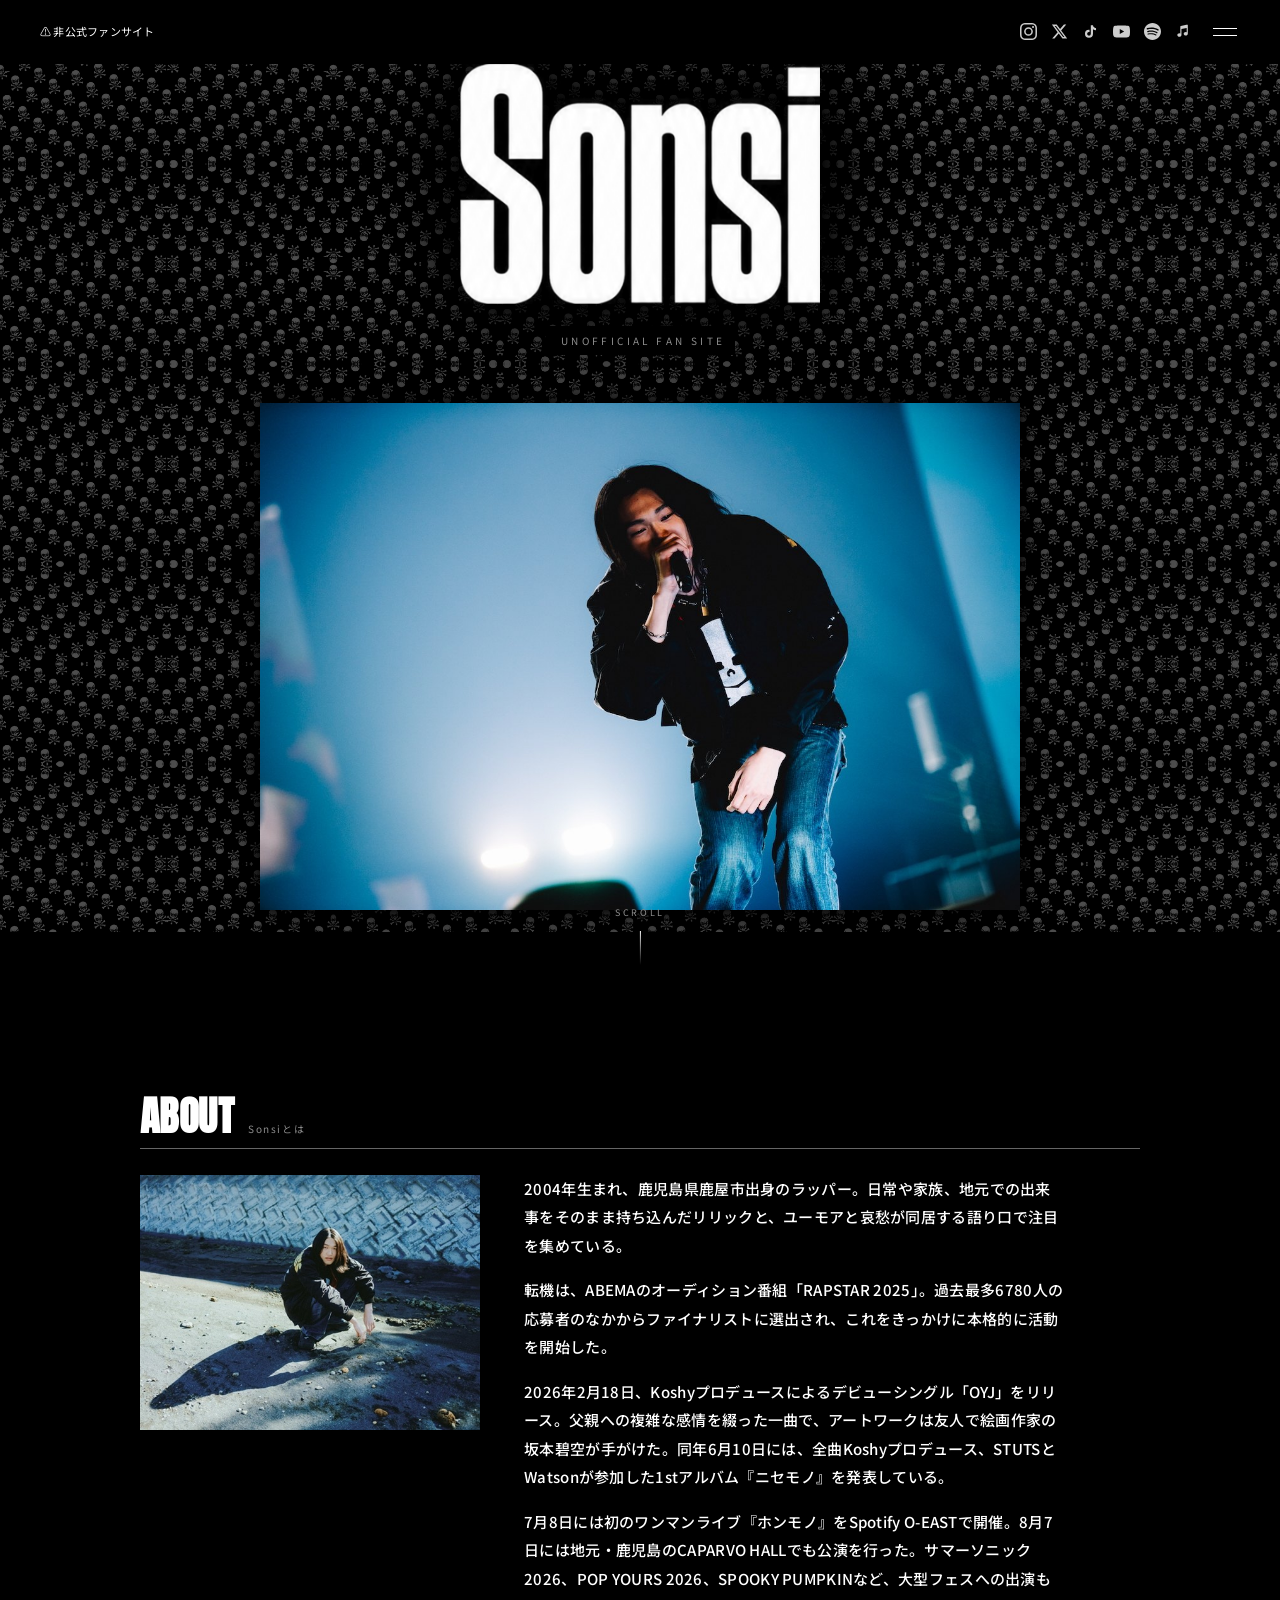
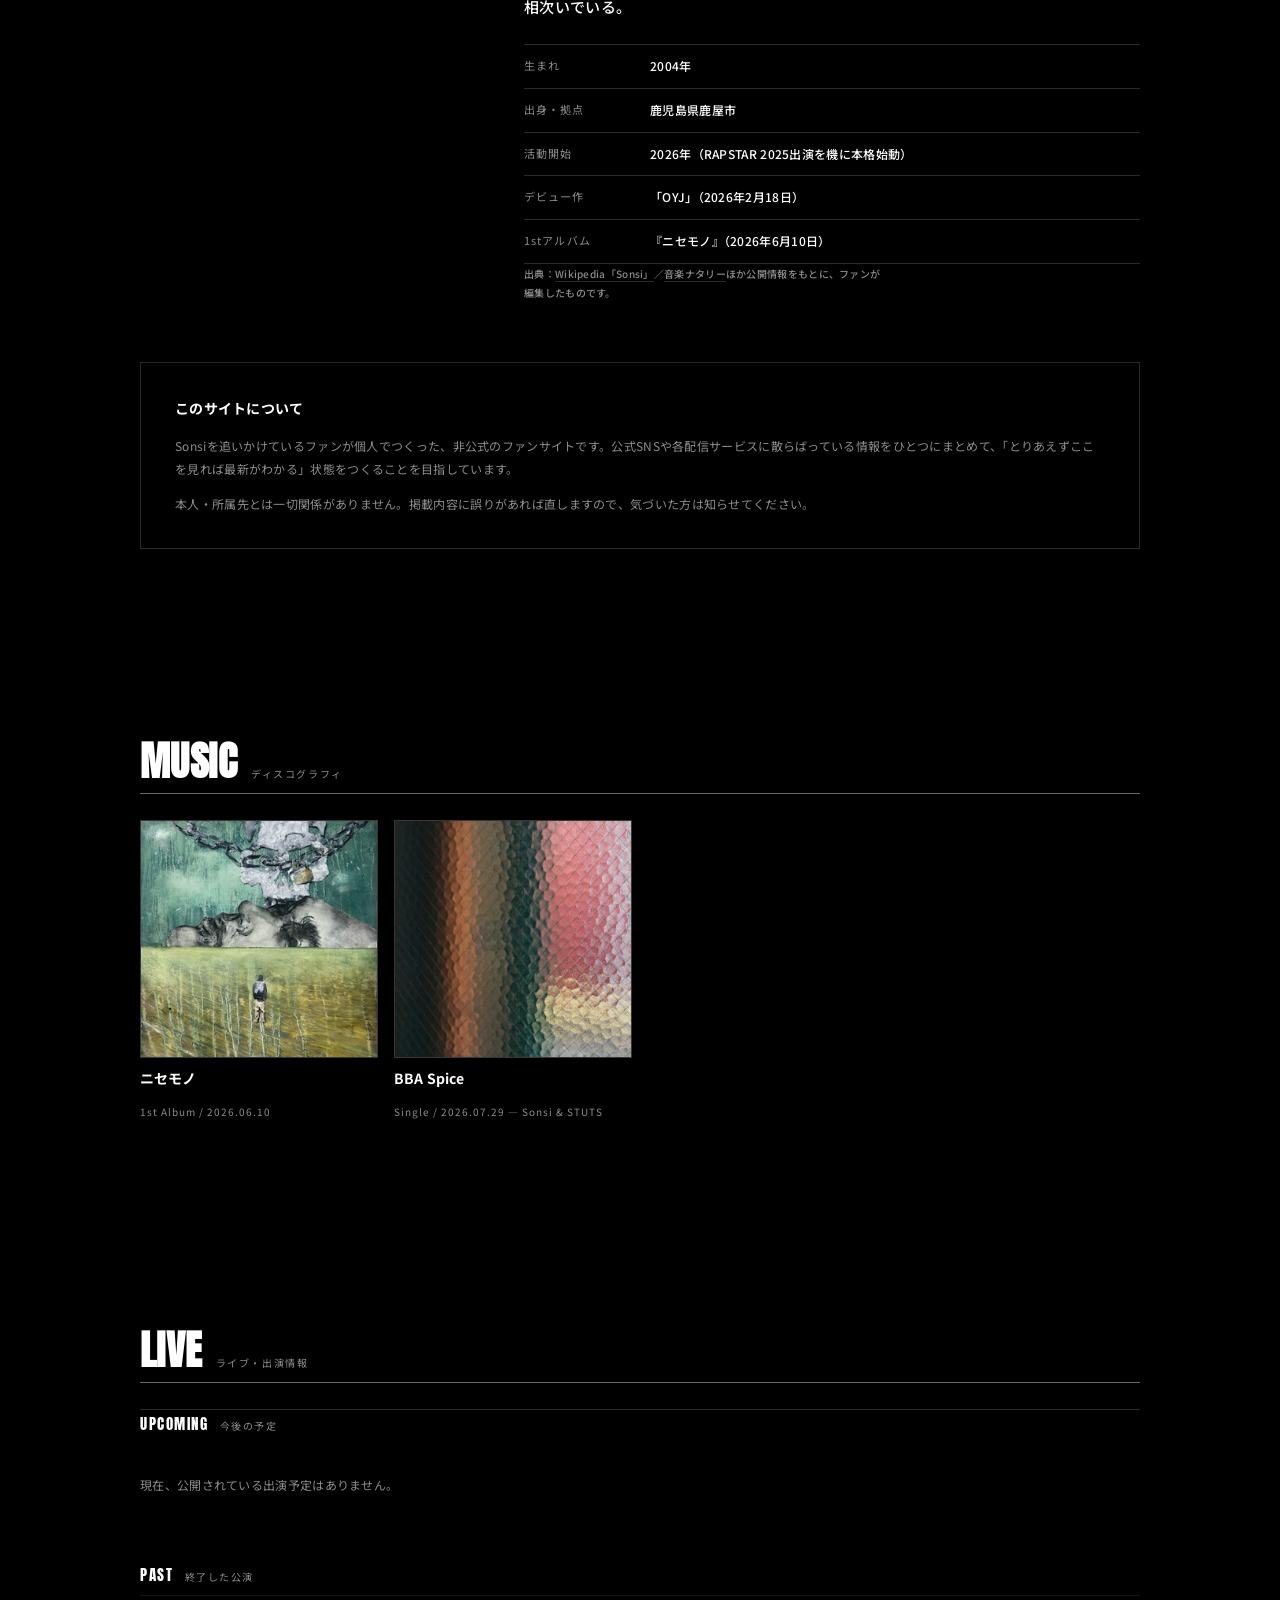
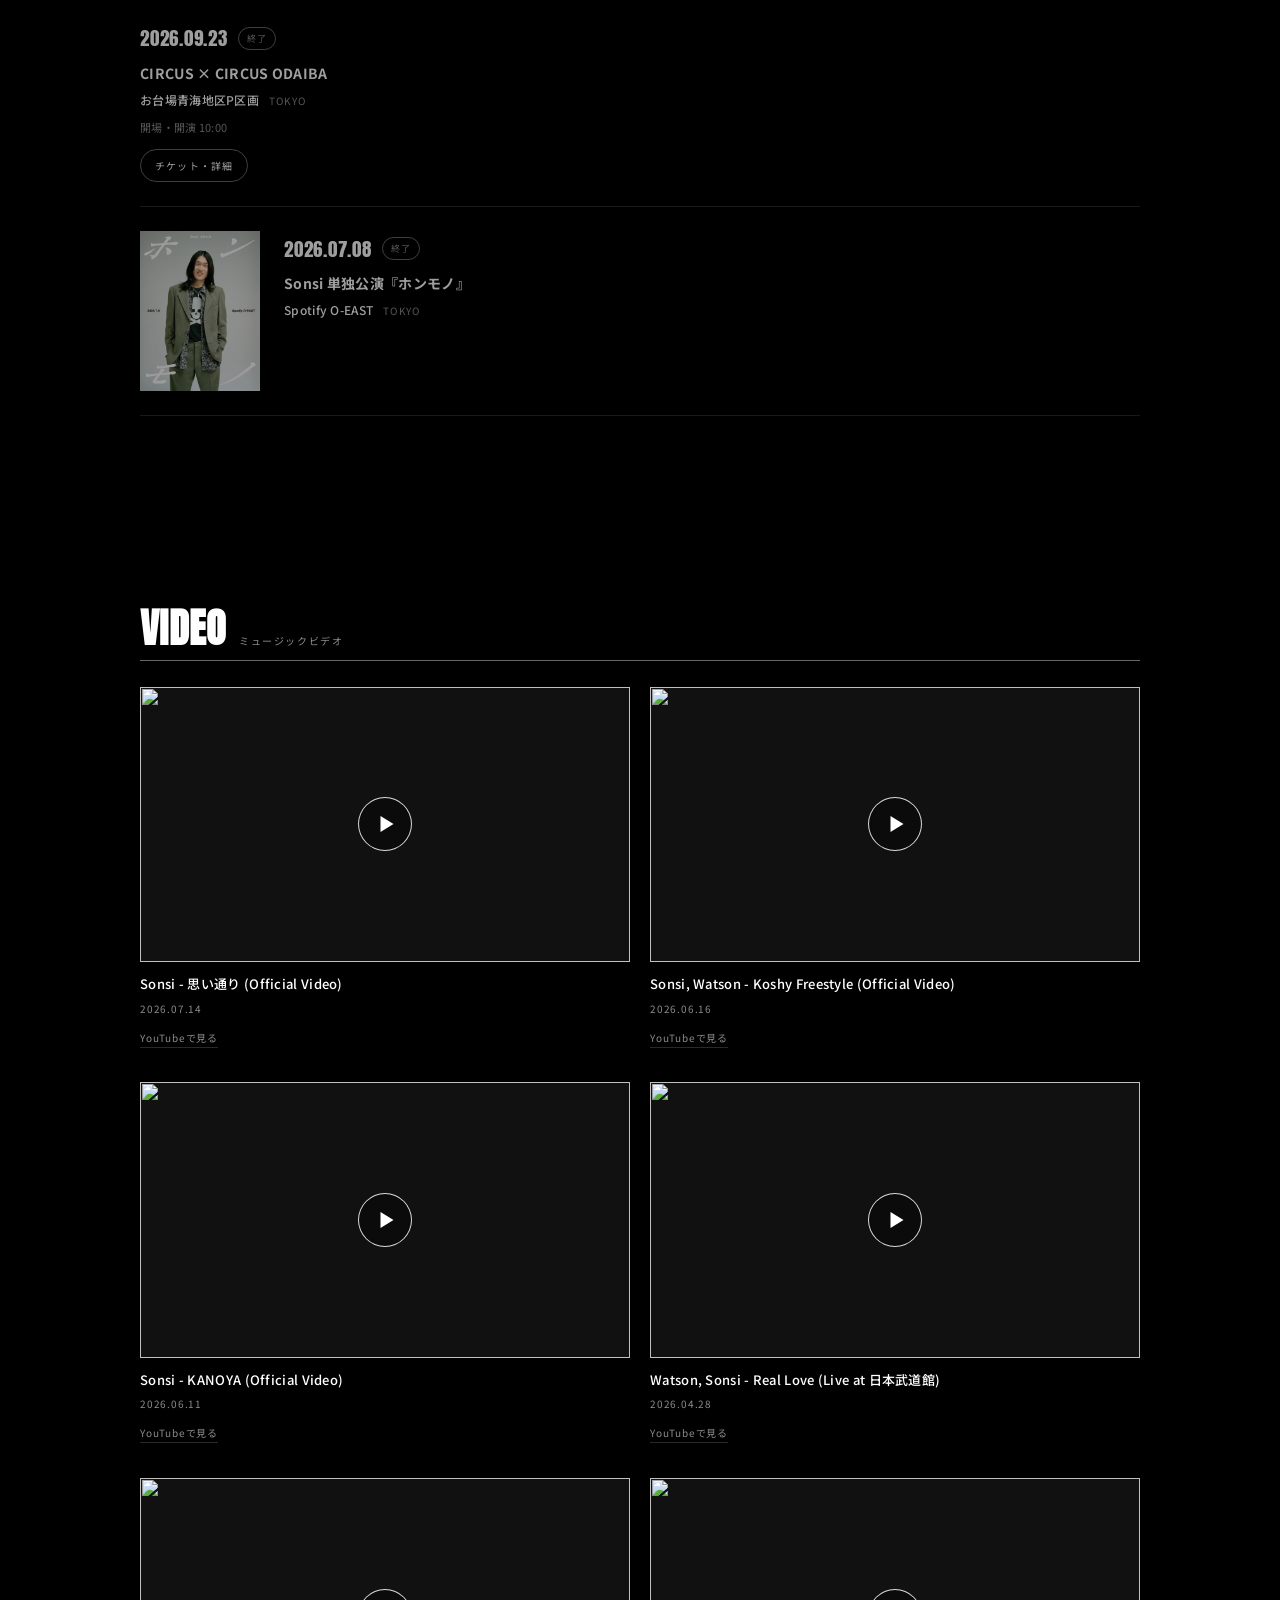
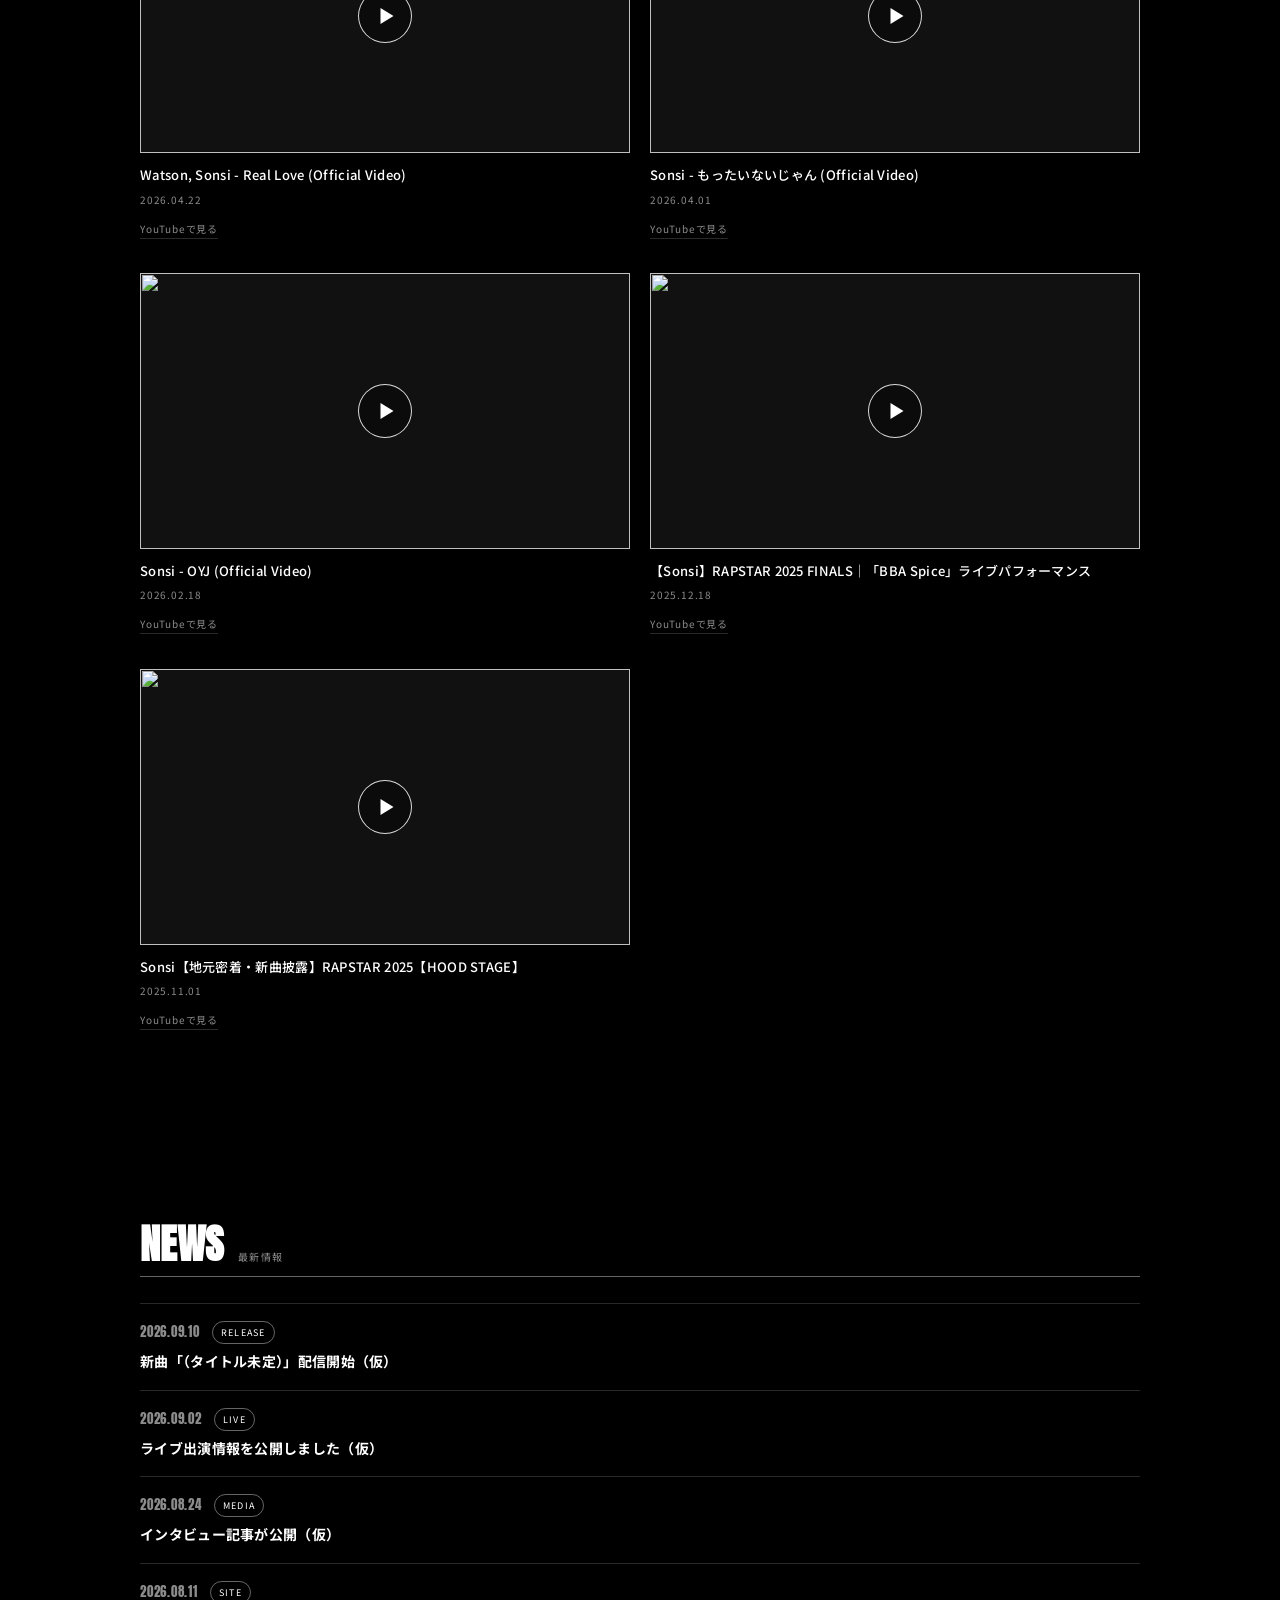
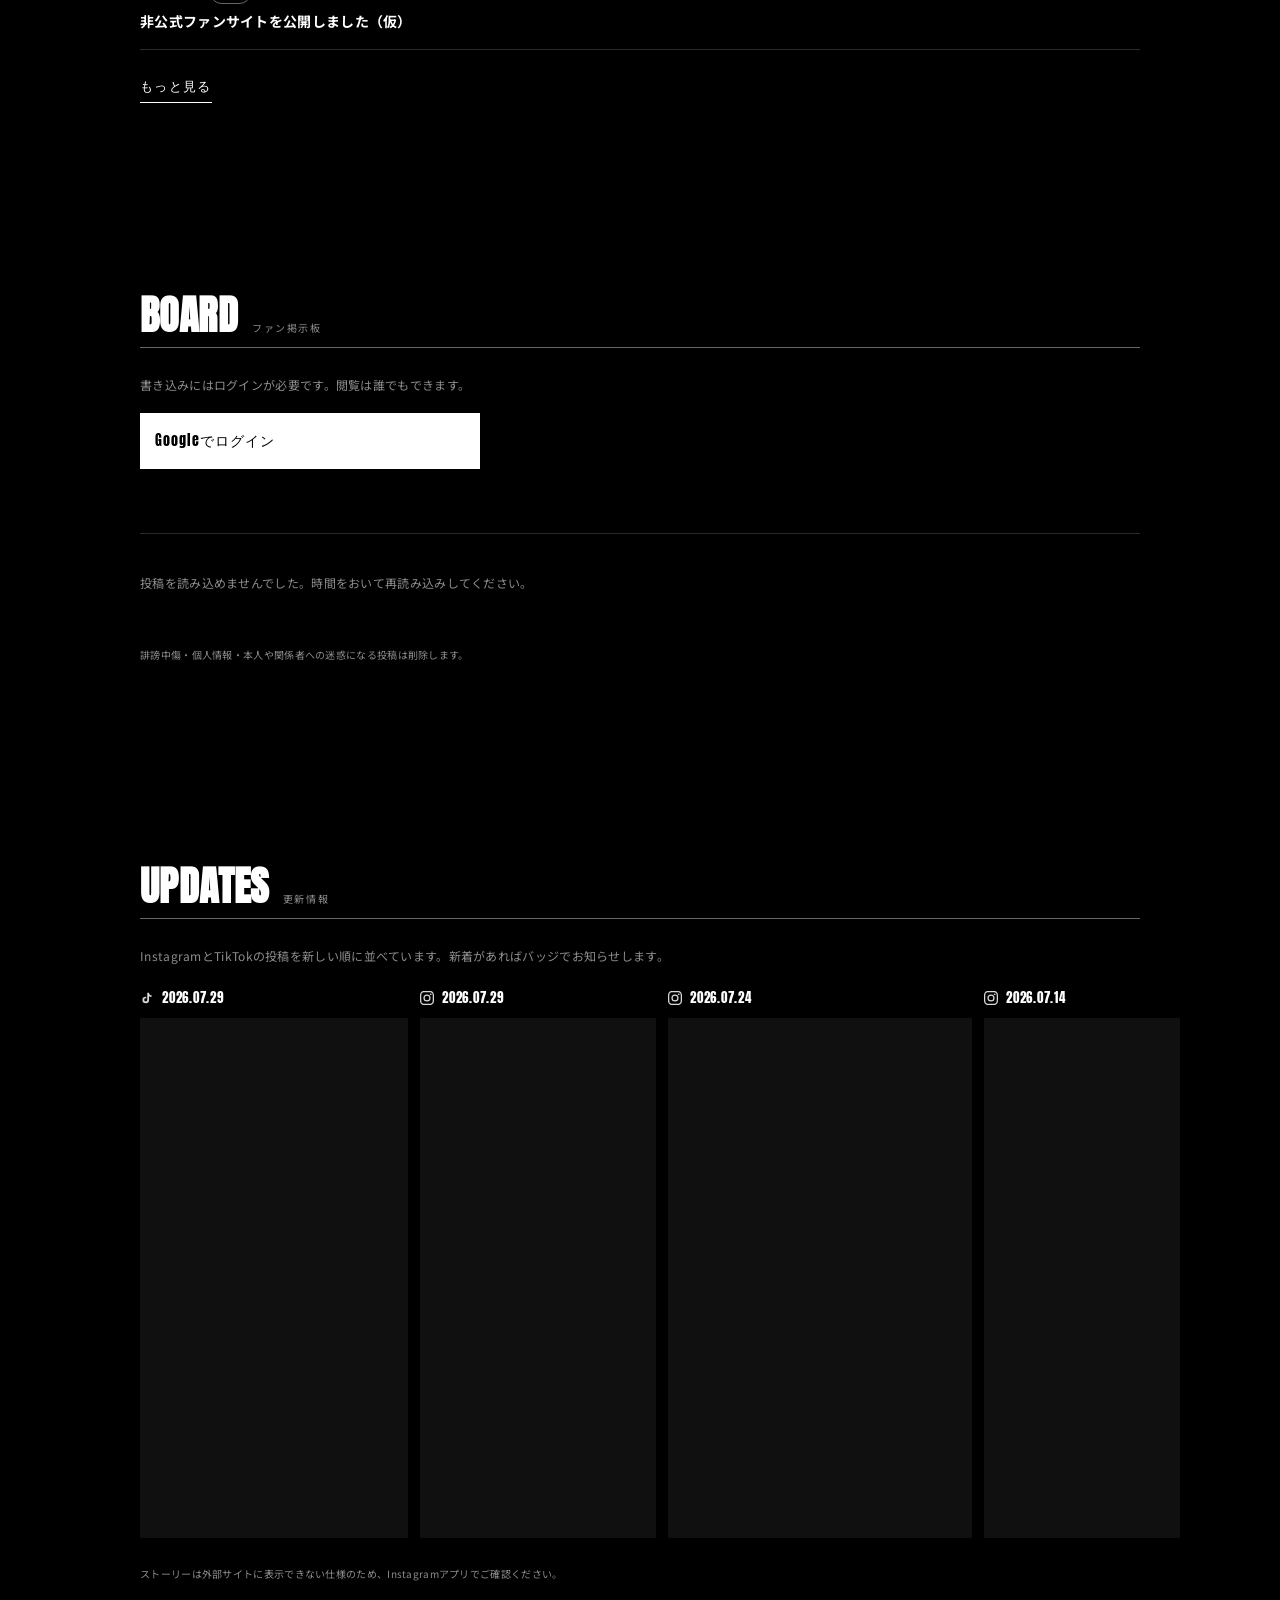
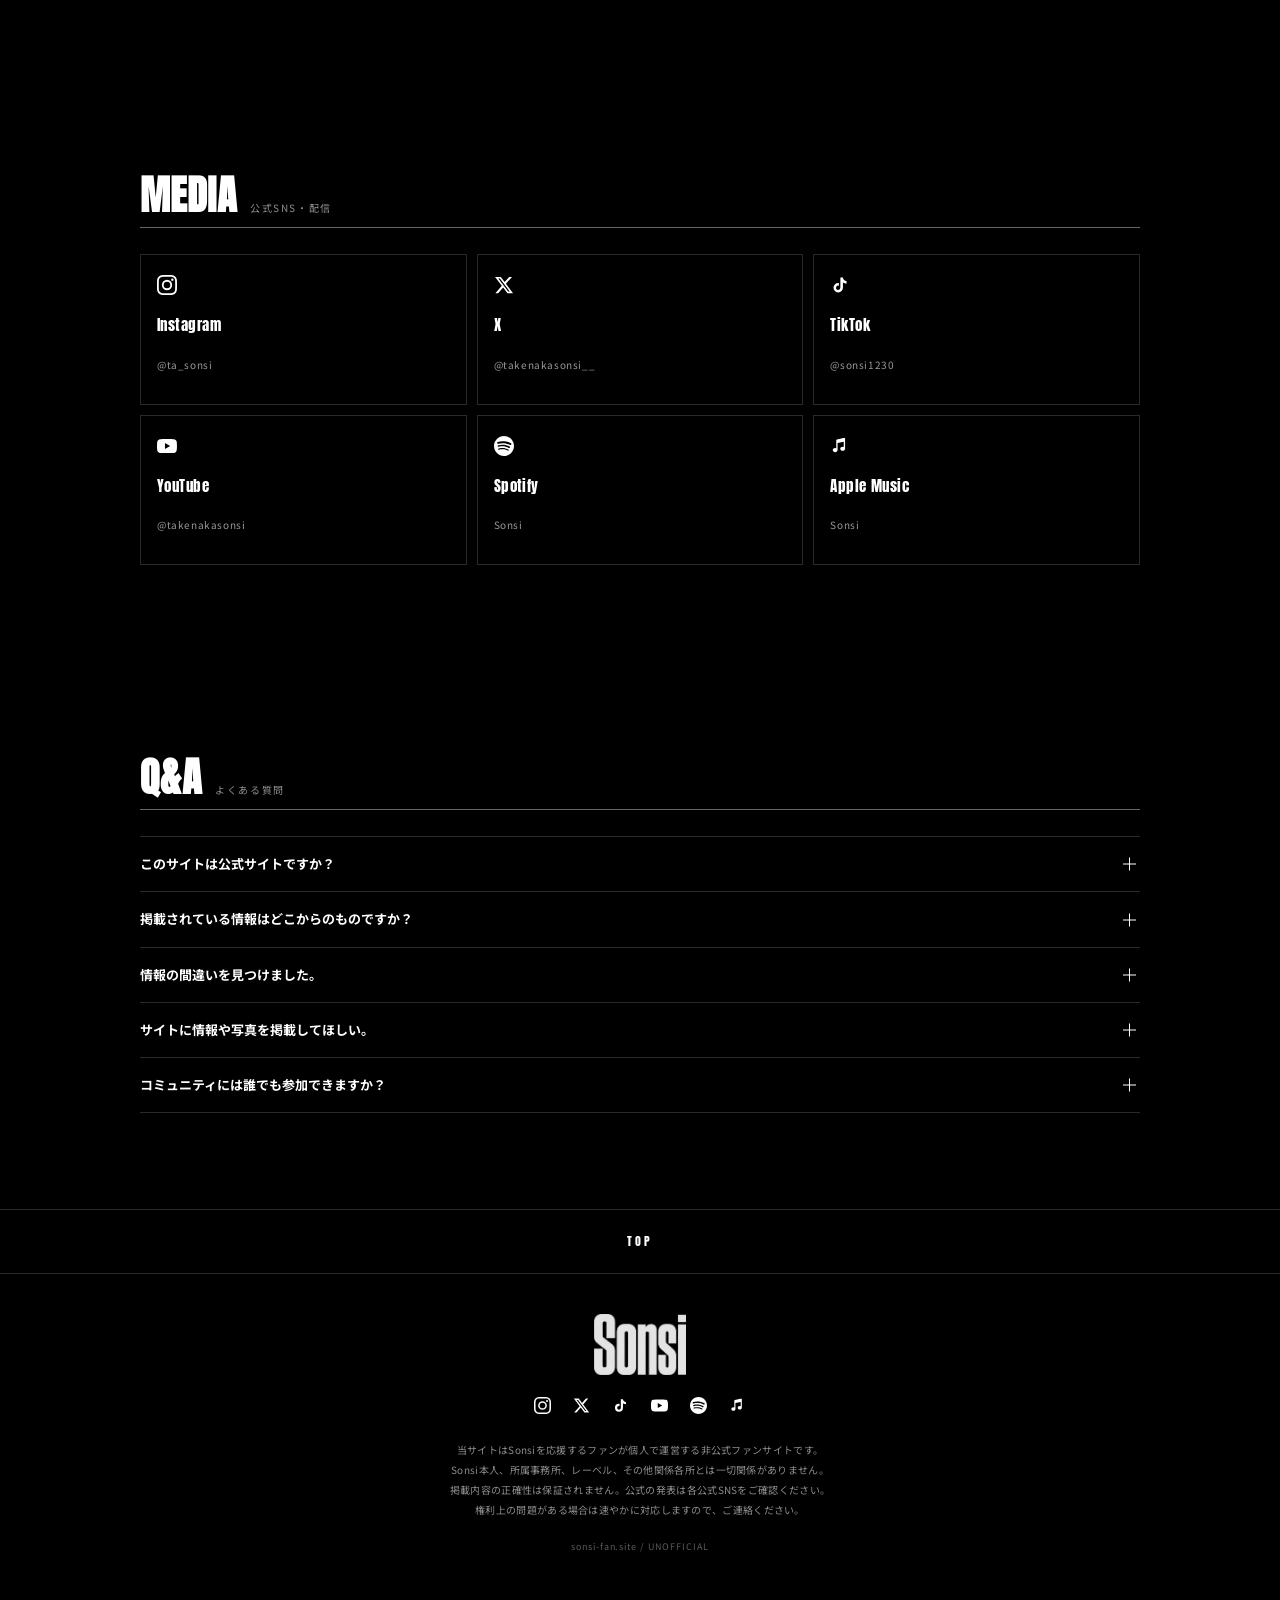
==== index.html @ d4e6dfe7 "Add files via upload" ====
<!DOCTYPE html>
<html lang="ja">
<head>
<meta charset="UTF-8">
<meta name="viewport" content="width=device-width, initial-scale=1.0, minimum-scale=1.0, maximum-scale=5.0">
<title>Sonsi FAN SITE｜非公式ファンサイト</title>
<meta name="description" content="ラッパー Sonsi の非公式ファンサイト。最新リリース、ライブ情報、SNSの更新をひとつにまとめています。ファンが集まる場所。">
<meta name="theme-color" content="#000000">
<link rel="canonical" href="https://sonsi-fan.site/">

<meta property="og:site_name" content="Sonsi FAN SITE">
<meta property="og:title" content="Sonsi FAN SITE｜非公式ファンサイト">
<meta property="og:description" content="ラッパー Sonsi の最新情報をまとめる非公式ファンサイト。">
<meta property="og:type" content="website">
<meta property="og:url" content="https://sonsi-fan.site/">
<meta property="og:image" content="https://sonsi-fan.site/ogp.jpeg">
<meta property="og:image:width" content="1200">
<meta property="og:image:height" content="630">
<meta property="og:locale" content="ja_JP">
<meta name="twitter:card" content="summary_large_image">
<meta name="twitter:image" content="https://sonsi-fan.site/ogp.jpeg">

<link rel="icon" href="favicon.png">
<link rel="apple-touch-icon" href="apple-touch-icon.png">

<link rel="preconnect" href="https://fonts.googleapis.com">
<link rel="preconnect" href="https://fonts.gstatic.com" crossorigin>
<link href="https://fonts.googleapis.com/css2?family=Anton&family=Noto+Sans+JP:wght@400;500;700&display=swap" rel="stylesheet">

<link rel="stylesheet" href="style.css?v=1">
</head>
<body class="is-locked">

<!-- ===== SPLASH ===== -->
<div id="splash" aria-hidden="true">
  <img src="sonsi-logo.png" alt="">
</div>

<!-- ===== HEADER ===== -->
<header class="head" id="head">
  <a class="head__brand" href="#top" aria-label="Sonsi ファンサイト トップ">
    <span class="head__warn">⚠️ 非公式ファンサイト</span>
    <img class="head__logo" src="sonsi-logo.png" alt="Sonsi">
  </a>
  <div class="head__right">
    <nav class="head__sns" id="headSns" aria-label="Sonsi の公式SNS"></nav>
    <button class="burger" id="burger" aria-label="メニューを開く" aria-expanded="false" aria-controls="menu">
      <span></span><span></span>
    </button>
  </div>
</header>

<!-- ===== MENU ===== -->
<div class="menu" id="menu">
  <nav class="menu__nav" aria-label="サイト内メニュー">
    <a href="#about">ABOUT<span class="ja">Sonsiとは</span></a>
    <a href="#music">MUSIC<span class="ja">楽曲</span></a>
    <a href="#live">LIVE<span class="ja">ライブ</span></a>
    <a href="#video">VIDEO<span class="ja">映像</span></a>
    <a href="#news">NEWS<span class="ja">最新情報</span></a>
    <a href="#board">BOARD<span class="ja">ファン掲示板</span></a>
    <a href="#updates">UPDATES<span class="ja">更新情報</span></a>
    <a href="#media">MEDIA<span class="ja">SNS</span></a>
    <a href="#qa">Q&amp;A<span class="ja">よくある質問</span></a>
  </nav>
  <div class="menu__foot">
    <div class="menu__sns" id="menuSns"></div>
    <p class="menu__note">このサイトはファンが運営する非公式サイトです。<br>Sonsi本人・関係各所とは一切関係ありません。</p>
  </div>
</div>

<!-- ===== HERO ===== -->
<main id="top">
<section class="hero">
  <div class="hero__bg" id="heroBg" aria-hidden="true"><span></span></div>
  <div class="hero__logo"><img src="sonsi-logo.png" alt="Sonsi"></div>
  <p class="hero__tag"><span>UNOFFICIAL FAN SITE</span></p>
  <div class="hero__kv"><img src="kv-main.jpeg" alt="ライブ中のSonsi"></div>
  <p class="hero__scroll">SCROLL</p>
</section>

<!-- ===== ABOUT ===== -->
<section class="sec" id="about">
  <div class="sec__head"><h2>ABOUT</h2><span class="ja">Sonsiとは</span></div>
  <div class="about">
    <div class="about__img"><img src="artist-main.jpeg" alt="Sonsi"></div>
    <div>
      <p>2004年生まれ、鹿児島県鹿屋市出身のラッパー。日常や家族、地元での出来事をそのまま持ち込んだリリックと、ユーモアと哀愁が同居する語り口で注目を集めている。</p>
      <p>転機は、ABEMAのオーディション番組「RAPSTAR 2025」。過去最多6780人の応募者のなかからファイナリストに選出され、これをきっかけに本格的に活動を開始した。</p>
      <p>2026年2月18日、Koshyプロデュースによるデビューシングル「OYJ」をリリース。父親への複雑な感情を綴った一曲で、アートワークは友人で絵画作家の坂本碧空が手がけた。同年6月10日には、全曲Koshyプロデュース、STUTSとWatsonが参加した1stアルバム『ニセモノ』を発表している。</p>
      <p>7月8日には初のワンマンライブ『ホンモノ』をSpotify O-EASTで開催。8月7日には地元・鹿児島のCAPARVO HALLでも公演を行った。サマーソニック2026、POP YOURS 2026、SPOOKY PUMPKINなど、大型フェスへの出演も相次いでいる。</p>
      <dl>
        <div><dt>生まれ</dt><dd>2004年</dd></div>
        <div><dt>出身・拠点</dt><dd>鹿児島県鹿屋市</dd></div>
        <div><dt>活動開始</dt><dd>2026年（RAPSTAR 2025出演を機に本格始動）</dd></div>
        <div><dt>デビュー作</dt><dd>「OYJ」（2026年2月18日）</dd></div>
        <div><dt>1stアルバム</dt><dd>『ニセモノ』（2026年6月10日）</dd></div>
      </dl>
      <p class="about__src">出典：<a href="https://ja.wikipedia.org/wiki/Sonsi" target="_blank" rel="noopener">Wikipedia「Sonsi」</a>／<a href="https://natalie.mu/music/artist/143071" target="_blank" rel="noopener">音楽ナタリー</a>ほか公開情報をもとに、ファンが編集したものです。</p>
    </div>
  </div>

  <div class="siteabout">
    <h3>このサイトについて</h3>
    <p>Sonsiを追いかけているファンが個人でつくった、非公式のファンサイトです。公式SNSや各配信サービスに散らばっている情報をひとつにまとめて、「とりあえずここを見れば最新がわかる」状態をつくることを目指しています。</p>
    <p>本人・所属先とは一切関係がありません。掲載内容に誤りがあれば直しますので、気づいた方は知らせてください。</p>
  </div>
</section>

<!-- ===== MUSIC ===== -->
<section class="sec" id="music">
  <div class="sec__head"><h2>MUSIC</h2><span class="ja">ディスコグラフィ</span></div>
  <div class="disc__grid" id="discGrid"></div>
</section>

<!-- ===== LIVE ===== -->
<section class="sec" id="live">
  <div class="sec__head"><h2>LIVE</h2><span class="ja">ライブ・出演情報</span></div>
  <div class="live__list" id="liveList"></div>
</section>

<!-- ===== VIDEO ===== -->
<section class="sec" id="video">
  <div class="sec__head"><h2>VIDEO</h2><span class="ja">ミュージックビデオ</span></div>
  <div class="vid__grid" id="videoList"></div>
</section>

<!-- ===== NEWS ===== -->
<section class="sec" id="news">
  <div class="sec__head"><h2>NEWS</h2><span class="ja">最新情報</span></div>
  <div class="news__list" id="newsList"></div>
  <a class="more" href="#news">もっと見る</a>
</section>

<!-- ===== BOARD ===== -->
<section class="sec" id="board">
  <div class="sec__head"><h2>BOARD</h2><span class="ja">ファン掲示板</span></div>
  <div id="boardAuth" class="board__auth"></div>
  <div id="boardForm" class="board__form" hidden>
    <textarea id="boardInput" class="board__input" rows="3" maxlength="600"
      placeholder="いま聴いてる曲、ライブの感想、なんでも。"></textarea>
    <div class="board__formfoot">
      <span id="boardCount" class="board__count">0 / 500</span>
      <button id="boardSubmit" class="board__submit">投稿する</button>
    </div>
  </div>
  <p id="boardNotice" class="board__notice"></p>
  <div id="boardList" class="board__list"></div>
  <p class="board__rule">誹謗中傷・個人情報・本人や関係者への迷惑になる投稿は削除します。</p>
</section>

<!-- ===== UPDATES ===== -->
<section class="sec" id="updates">
  <div class="sec__head"><h2>UPDATES</h2><span class="ja">更新情報</span></div>
  <p class="upd__lead">InstagramとTikTokの投稿を新しい順に並べています。新着があればバッジでお知らせします。</p>
  <div class="upd__rail" id="igRail"></div>
  <p class="upd__note">ストーリーは外部サイトに表示できない仕様のため、Instagramアプリでご確認ください。</p>
</section>

<!-- ===== MEDIA ===== -->
<section class="sec" id="media">
  <div class="sec__head"><h2>MEDIA</h2><span class="ja">公式SNS・配信</span></div>
  <div class="media__grid" id="mediaGrid"></div>
</section>

<!-- ===== Q&A ===== -->
<section class="sec" id="qa">
  <div class="sec__head"><h2>Q&amp;A</h2><span class="ja">よくある質問</span></div>
  <div class="qa__list" id="qaList"></div>
</section>
</main>

<!-- ===== FOOTER ===== -->
<a class="totop" href="#top">TOP</a>
<footer class="foot">
  <img class="foot__logo" src="sonsi-logo.png" alt="Sonsi">
  <div class="foot__sns" id="footSns"></div>
  <p class="foot__disc">
    当サイトはSonsiを応援するファンが個人で運営する非公式ファンサイトです。<br>
    Sonsi本人、所属事務所、レーベル、その他関係各所とは一切関係がありません。<br>
    掲載内容の正確性は保証されません。公式の発表は各公式SNSをご確認ください。<br>
    権利上の問題がある場合は速やかに対応しますので、ご連絡ください。
  </p>
  <p class="foot__copy">sonsi-fan.site / UNOFFICIAL</p>
</footer>

<!-- ===== STICKY CTA ===== -->
<div class="cta" id="cta">
  <a href="https://www.instagram.com/ta_sonsi" target="_blank" rel="noopener">最新はInstagram</a>
  <a href="#board">掲示板を見る</a>
</div>

<!-- ===== MODAL ===== -->
<div class="modal" id="modal" role="dialog" aria-modal="true" aria-labelledby="modalName">
  <button class="modal__close" id="modalClose" aria-label="閉じる"></button>
  <div class="modal__inner">
    <div class="modal__art" id="modalArt"></div>
    <h3 class="modal__name" id="modalName"></h3>
    <p class="modal__sub" id="modalSub"></p>
    <div class="modal__body" id="modalBody"></div>
    <div class="modal__links" id="modalLinks"></div>
  </div>
</div>

<script src="content.js?v=1"></script>
<script src="app.js?v=1"></script>
<script src="board.js?v=1"></script>
</body>
</html>
---- style.css ----
/* ============================================================
   TOKENS
   ============================================================ */
:root{
  --bg:#000;
  --fg:#fff;
  --muted:#8c8c8c;
  --line:rgba(255,255,255,.16);
  --line-strong:rgba(255,255,255,.4);
  --head-h:56px;
  --pad:20px;
  --maxw:1080px;
  --ease:cubic-bezier(.22,.61,.36,1);
  --f-disp:"Anton",'Helvetica Neue',Arial,sans-serif;
  --f-body:"Noto Sans JP",'Helvetica Neue',Arial,sans-serif;
}
*,*::before,*::after{box-sizing:border-box}
html{-webkit-text-size-adjust:100%;scroll-behavior:smooth}
body{
  margin:0;background:var(--bg);color:var(--fg);
  font-family:var(--f-body);font-size:14px;line-height:1.9;
  letter-spacing:.02em;-webkit-font-smoothing:antialiased;
  overflow-x:hidden;
}
body.is-locked{overflow:hidden}
img{max-width:100%;display:block;height:auto}
a{color:inherit;text-decoration:none}
button{font:inherit;color:inherit;background:none;border:0;cursor:pointer}
:focus-visible{outline:2px solid #fff;outline-offset:3px}

/* ============================================================
   SPLASH
   ============================================================ */
#splash{
  position:fixed;inset:0;z-index:1000;background:#000;
  display:flex;align-items:center;justify-content:center;
}
#splash img{width:min(46vw,230px);opacity:0;transform:translateY(8px);
  animation:splashIn 1.05s var(--ease) .15s forwards}
@keyframes splashIn{to{opacity:1;transform:none}}
#splash.is-out{opacity:0;pointer-events:none;transition:opacity .9s var(--ease)}

/* ============================================================
   HEADER
   ============================================================ */
.head{
  position:fixed;top:0;left:0;right:0;z-index:110;height:var(--head-h);
  display:flex;align-items:center;justify-content:space-between;
  padding:0 var(--pad);
  background:rgba(0,0,0,0);transition:background .3s var(--ease),border-color .3s;
  border-bottom:1px solid transparent;
}
.head.is-solid{background:rgba(0,0,0,.88);backdrop-filter:blur(10px);border-bottom-color:var(--line)}
.head__brand{display:flex;align-items:center;min-width:0}
.head__warn{
  font-size:11px;letter-spacing:.02em;color:#fff;white-space:nowrap;
  transition:opacity .3s var(--ease);
}
.head__logo{width:58px;position:absolute;left:var(--pad);opacity:0;
  transition:opacity .3s var(--ease);pointer-events:none}
body.logo-in-head .head__warn{opacity:0}
body.logo-in-head .head__logo{opacity:1}
.head__right{display:flex;align-items:center;gap:18px}
.head__sns{display:none;gap:14px}
.head__sns a{opacity:.8;transition:opacity .2s}
.head__sns a:hover{opacity:1}
.icon{width:17px;height:17px;fill:currentColor;display:block}

.burger{width:30px;height:30px;position:relative}
.burger span{
  position:absolute;left:3px;width:24px;height:1.5px;background:#fff;
  transition:transform .35s var(--ease),opacity .2s;
}
.burger span:nth-child(1){top:11px}
.burger span:nth-child(2){top:18px}
.burger.is-open span:nth-child(1){transform:translateY(3.5px) rotate(20deg)}
.burger.is-open span:nth-child(2){transform:translateY(-3.5px) rotate(-20deg)}

/* ============================================================
   MENU OVERLAY
   ============================================================ */
.menu{
  position:fixed;inset:0;z-index:100;background:#000;
  padding:calc(var(--head-h) + 32px) var(--pad) 40px;
  display:flex;flex-direction:column;justify-content:space-between;
  clip-path:inset(0 0 100% 0);transition:clip-path .5s var(--ease);
  visibility:hidden;overflow-y:auto;
}
.menu.is-open{clip-path:inset(0 0 0 0);visibility:visible}
.menu__nav{display:flex;flex-direction:column;gap:2px}
.menu__nav a{
  font-family:var(--f-disp);font-size:clamp(30px,9vw,46px);line-height:1.25;
  letter-spacing:.01em;border-bottom:1px solid var(--line);padding:10px 0;
  display:flex;align-items:baseline;gap:12px;
}
.menu__nav a .ja{font-family:var(--f-body);font-size:11px;font-weight:400;color:var(--muted);letter-spacing:.12em}
.menu__foot{margin-top:36px}
.menu__sns{display:flex;flex-wrap:wrap;gap:20px;margin-bottom:18px}
.menu__note{font-size:10px;color:var(--muted);line-height:1.8}

/* ============================================================
   HERO
   ============================================================ */
.hero{
  min-height:100svh;display:flex;flex-direction:column;
  align-items:center;justify-content:center;
  padding:var(--head-h) var(--pad) 90px;position:relative;text-align:center;
}
.hero{overflow:hidden}
.hero__logo,.hero__tag,.hero__kv,.hero__scroll{position:relative;z-index:1}

/* 背面を流れるドクロ柄 */
.hero__bg{
  position:absolute;left:0;right:0;top:var(--head-h);height:0;
  overflow:hidden;z-index:0;pointer-events:none;
  transition:opacity 2.6s var(--ease);   /* ロゴより先に動きだし、ゆっくり出そろう */
}
body.is-loading .hero__bg{opacity:0;transition:none}
.hero__bg span{
  position:absolute;inset:0;
  background:url(bg-skull.png) repeat;
  background-size:auto 200px;   /* bgDriftの-333pxとセット。片方だけ変えないこと */
  opacity:.3;
  animation:bgDrift 52s linear infinite;
}
@keyframes bgDrift{ to{ background-position-x:-333px } }

.hero__logo{width:min(62vw,360px);margin:0 auto}
.hero__logo img{
  filter:drop-shadow(0 0 10px #000) drop-shadow(0 0 26px #000) drop-shadow(0 0 46px #000);
}
.hero__tag{
  margin-top:22px;font-size:10px;letter-spacing:.34em;color:var(--muted);
}
.hero__tag span{
  display:inline-block;background:#000;padding:5px 9px 5px 12px;
  text-indent:.34em;
}
.hero__kv{
  width:100%;max-width:760px;margin:38px auto 0;
  aspect-ratio:3/2;overflow:hidden;
}
.hero__kv img{width:100%;height:100%;object-fit:cover}
.hero__kv{filter:drop-shadow(0 0 8px #000) drop-shadow(0 0 18px rgba(0,0,0,.9))}
.hero__scroll{
  position:absolute;bottom:26px;left:50%;transform:translateX(-50%);
  font-size:9px;letter-spacing:.3em;color:var(--muted);
}
.hero__scroll::after{
  content:"";display:block;width:1px;height:34px;margin:10px auto 0;
  background:linear-gradient(#fff,transparent);
}

/* ============================================================
   SECTION FRAME
   ============================================================ */
.sec{padding:66px var(--pad);max-width:var(--maxw);margin-inline:auto}
.sec__head{
  display:flex;align-items:baseline;gap:14px;
  border-bottom:1px solid var(--line-strong);padding-bottom:10px;margin-bottom:26px;
}
.sec__head h2{
  font-family:var(--f-disp);font-size:clamp(26px,7vw,40px);line-height:1;margin:0;
  letter-spacing:.01em;
}
.sec__head .ja{font-size:10px;color:var(--muted);letter-spacing:.16em}

/* ============================================================
   NEWS
   ============================================================ */
.news__list{border-top:1px solid var(--line)}
.news__item{
  display:block;border-bottom:1px solid var(--line);padding:16px 0;
}
.news__meta{display:flex;align-items:center;gap:12px;margin-bottom:5px}
.news__date{font-family:var(--f-disp);font-size:13px;letter-spacing:.06em;color:var(--muted)}
.news__cat{
  font-size:9px;letter-spacing:.14em;border:1px solid var(--line-strong);
  padding:2px 8px;border-radius:999px;color:#fff;white-space:nowrap;
}
.news__title{font-size:14px;font-weight:500;line-height:1.7;margin:0}
.more{
  display:inline-block;margin-top:24px;font-family:var(--f-disp);font-size:13px;
  letter-spacing:.1em;border-bottom:1px solid var(--fg);padding-bottom:3px;
}

/* ============================================================
   ABOUT
   ============================================================ */
.about{display:grid;gap:26px}
.about__img{
  aspect-ratio:4/3;overflow:hidden;background:#111;
  display:flex;align-items:center;justify-content:center;
  color:var(--muted);font-size:11px;letter-spacing:.2em;
}
.about__img img{width:100%;height:100%;object-fit:cover;display:block}
.about p{margin:0 0 16px;max-width:60ch}
.about dl{margin:22px 0 0;border-top:1px solid var(--line);font-size:12px}
.about dl div{display:flex;gap:16px;border-bottom:1px solid var(--line);padding:10px 0}
.about dt{width:88px;flex:none;color:var(--muted);letter-spacing:.1em;font-size:11px}
.about dd{margin:0}

/* ============================================================
   DISCOGRAPHY
   ============================================================ */
.disc__grid{display:grid;grid-template-columns:repeat(2,1fr);gap:12px}
.disc__card{text-align:left;width:100%}
.disc__art{
  aspect-ratio:1/1;border:1px solid var(--line);
  display:flex;align-items:center;justify-content:center;
  color:var(--muted);font-size:10px;letter-spacing:.18em;
  transition:border-color .25s;
}
.disc__card:hover .disc__art{border-color:#fff}
.disc__name{font-family:var(--f-disp);font-size:15px;margin:10px 0 2px;letter-spacing:.02em}
.disc__sub{font-size:10px;color:var(--muted);letter-spacing:.1em}

/* ============================================================
   MEDIA
   ============================================================ */
.media__grid{display:grid;grid-template-columns:repeat(2,1fr);gap:10px}
.media__card{
  border:1px solid var(--line);padding:20px 16px;min-height:104px;
  display:flex;flex-direction:column;justify-content:space-between;
  transition:background .25s,border-color .25s;
}
.media__card:hover{background:#fff;color:#000;border-color:#fff}
.media__card .icon{width:20px;height:20px}
.media__name{font-family:var(--f-disp);font-size:15px;letter-spacing:.03em;margin-top:16px}
.media__handle{font-size:10px;opacity:.6;letter-spacing:.06em}

.ig__grid{display:grid;grid-template-columns:repeat(3,1fr);gap:4px;margin-top:14px}
.ig__cell{
  aspect-ratio:1/1;border:1px solid var(--line);
  display:flex;align-items:center;justify-content:center;color:var(--muted);font-size:9px;
}

/* ============================================================
   VIDEO
   ============================================================ */
.video__main{aspect-ratio:16/9;border:1px solid var(--line);width:100%}
.video__main iframe{width:100%;height:100%;border:0;display:block}
.video__row{display:grid;grid-template-columns:repeat(2,1fr);gap:10px;margin-top:10px}
.video__thumb{
  aspect-ratio:16/9;border:1px solid var(--line);
  display:flex;align-items:center;justify-content:center;color:var(--muted);font-size:10px;
}

/* ============================================================
   LIVE
   ============================================================ */
.live__list{border-top:1px solid var(--line)}
.live__row{
  display:flex;flex-wrap:wrap;align-items:center;gap:6px 16px;
  border-bottom:1px solid var(--line);padding:16px 0;
}
.live__date{font-family:var(--f-disp);font-size:20px;letter-spacing:.03em;width:100%}
.live__venue{font-size:13px;font-weight:500}
.live__city{font-size:11px;color:var(--muted);letter-spacing:.1em}
.live__ticket{
  margin-left:auto;font-size:10px;letter-spacing:.12em;
  border:1px solid var(--line-strong);padding:5px 12px;border-radius:999px;
}
.live__empty{color:var(--muted);font-size:12px;padding:24px 0}

/* ============================================================
   COMMUNITY
   ============================================================ */
.comm{border:1px solid var(--line);padding:30px 20px;text-align:center}
.comm h3{font-family:var(--f-disp);font-size:clamp(22px,6.5vw,34px);margin:0 0 12px;line-height:1.2}
.comm p{color:var(--muted);font-size:12px;margin:0 auto 22px;max-width:34em}
.comm__btns{display:grid;gap:10px;max-width:340px;margin-inline:auto}
.btn{
  display:block;padding:14px;border:1px solid #fff;font-family:var(--f-disp);
  font-size:14px;letter-spacing:.08em;transition:background .2s,color .2s;
}
.btn:hover{background:#fff;color:#000}
.btn--fill{background:#fff;color:#000}
.btn--fill:hover{background:transparent;color:#fff}
.comm__tag{margin-top:28px;font-family:var(--f-disp);font-size:16px;letter-spacing:.06em}

/* ============================================================
   Q&A
   ============================================================ */
.qa__list{border-top:1px solid var(--line)}
.qa__item{border-bottom:1px solid var(--line)}
.qa__q{
  width:100%;text-align:left;padding:16px 34px 16px 0;position:relative;
  font-size:13px;font-weight:500;line-height:1.7;
}
.qa__q::after,.qa__q::before{
  content:"";position:absolute;right:4px;top:50%;background:#fff;
  transition:transform .3s var(--ease);
}
.qa__q::before{width:13px;height:1px;transform:translateY(-50%)}
.qa__q::after{width:1px;height:13px;right:10px;transform:translateY(-50%)}
.qa__item.is-open .qa__q::after{transform:translateY(-50%) rotate(90deg)}
.qa__a{
  max-height:0;overflow:hidden;transition:max-height .35s var(--ease);
}
.qa__a p{margin:0;padding:0 0 18px;font-size:12px;color:var(--muted);line-height:1.95}

/* ============================================================
   FOOTER
   ============================================================ */
.totop{
  display:block;text-align:center;font-family:var(--f-disp);font-size:12px;
  letter-spacing:.24em;padding:20px;border-top:1px solid var(--line);
}
.foot{padding:40px var(--pad) 110px;text-align:center;border-top:1px solid var(--line)}
.foot__logo{width:92px;margin:0 auto 22px;opacity:.9}
.foot__sns{display:flex;justify-content:center;gap:22px;margin-bottom:26px}
.foot__disc{
  font-size:10px;color:var(--muted);line-height:2;max-width:44em;margin:0 auto 18px;
}
.foot__copy{font-size:9px;color:#5a5a5a;letter-spacing:.1em}

/* sticky CTA */
.cta{
  position:fixed;left:0;right:0;bottom:0;z-index:80;display:grid;
  grid-template-columns:1fr 1fr;border-top:1px solid var(--line);
  background:rgba(0,0,0,.92);backdrop-filter:blur(10px);
  transform:translateY(100%);transition:transform .4s var(--ease);
}
.cta.is-show{transform:none}
.cta a{
  padding:15px 6px;text-align:center;font-family:var(--f-disp);font-size:12px;
  letter-spacing:.08em;display:flex;align-items:center;justify-content:center;gap:7px;
}
.cta a+a{background:#fff;color:#000}

/* ============================================================
   MODAL
   ============================================================ */
.modal{
  position:fixed;inset:0;z-index:120;background:#000;
  display:flex;align-items:flex-start;justify-content:center;
  padding:var(--head-h) var(--pad) 40px;overflow-y:auto;
  opacity:0;visibility:hidden;transition:opacity .3s var(--ease),visibility .3s;
}
.modal.is-open{opacity:1;visibility:visible}
.modal__inner{max-width:560px;width:100%;margin:auto}
.modal__art{
  aspect-ratio:1/1;border:1px solid var(--line);margin-bottom:20px;
  display:flex;align-items:center;justify-content:center;color:var(--muted);font-size:11px;
}
.modal__name{font-family:var(--f-disp);font-size:clamp(24px,7vw,34px);margin:0 0 4px;line-height:1.15}
.modal__sub{font-size:10px;color:var(--muted);letter-spacing:.14em;margin:0 0 18px}
.modal__body{font-size:12px;line-height:2;color:#d6d6d6}
.modal__links{display:flex;flex-wrap:wrap;gap:8px;margin-top:22px}
.modal__links a{
  font-size:10px;letter-spacing:.12em;border:1px solid var(--line-strong);
  padding:7px 14px;border-radius:999px;
}
.modal__close{
  position:fixed;top:14px;right:16px;width:30px;height:30px;z-index:130;
}
.modal__close::before,.modal__close::after{
  content:"";position:absolute;left:4px;top:14px;width:22px;height:1.5px;background:#fff;
}
.modal__close::before{transform:rotate(45deg)}
.modal__close::after{transform:rotate(-45deg)}

/* ============================================================
   RESPONSIVE
   ============================================================ */
@media (min-width:768px){
  :root{--head-h:64px;--pad:40px}
  body{font-size:15px}
  .head__sns{display:flex}
  .sec{padding:96px var(--pad)}
  .about{grid-template-columns:340px 1fr;gap:44px;align-items:start}
  .disc__grid{grid-template-columns:repeat(4,1fr);gap:16px}
  .media__grid{grid-template-columns:repeat(3,1fr)}
  .video__row{grid-template-columns:repeat(3,1fr)}
  .live__date{width:auto;min-width:150px}
  .about dt{width:110px}
  .comm{padding:56px 40px}
  .comm__btns{grid-template-columns:1fr 1fr;max-width:520px}
  .cta{display:none}
  .foot{padding-bottom:56px}
  .menu__nav a{font-size:clamp(40px,5vw,62px)}
}
@media (prefers-reduced-motion:reduce){
  *{animation-duration:.01ms!important;transition-duration:.01ms!important}
  html{scroll-behavior:auto}
}

/* ============================================================
   BOARD
   ============================================================ */
.board__auth{margin-bottom:22px}
.board__lead{font-size:12px;color:var(--muted);margin:0 0 16px}
.board__login{display:grid;gap:10px;max-width:340px}
.board__me{display:flex;align-items:center;gap:10px}
.board__me img,.board__noavatar{width:30px;height:30px;border-radius:50%;background:#1c1c1c;flex:none}
.board__myname{font-size:13px;font-weight:500}
.board__logout{margin-left:auto;font-size:10px;letter-spacing:.1em;color:var(--muted);
  border-bottom:1px solid var(--line);padding-bottom:2px}

.board__input{
  width:100%;background:transparent;color:#fff;border:1px solid var(--line);
  padding:13px;font:inherit;font-size:14px;line-height:1.8;resize:vertical;border-radius:0;
}
.board__input:focus{outline:none;border-color:#fff}
.board__formfoot{display:flex;align-items:center;gap:14px;margin-top:10px}
.board__count{font-size:10px;color:var(--muted);letter-spacing:.08em}
.board__count.is-over{color:#fff}
.board__submit{
  margin-left:auto;border:1px solid #fff;padding:9px 24px;
  font-family:var(--f-disp);font-size:13px;letter-spacing:.08em;transition:background .2s,color .2s;
}
.board__submit:hover{background:#fff;color:#000}
.board__submit:disabled{opacity:.4;cursor:default}

.board__notice{font-size:11px;color:var(--muted);min-height:1.6em;margin:12px 0 0}
.board__notice.is-error{color:#fff}
.board__list{margin-top:24px;border-top:1px solid var(--line)}
.board__empty{color:var(--muted);font-size:12px;padding:26px 0}

.post{border-bottom:1px solid var(--line);padding:18px 0}
.post__head{display:flex;align-items:center;gap:9px;margin-bottom:9px}
.post__avatar{width:26px;height:26px;border-radius:50%;background:#1c1c1c;flex:none;object-fit:cover}
.post__name{font-size:12px;font-weight:500}
.post__time{font-size:10px;color:var(--muted);margin-left:auto;letter-spacing:.06em}
.post__body{margin:0;font-size:14px;line-height:1.9;white-space:pre-wrap;word-break:break-word}
.post__acts{display:flex;gap:16px;margin-top:10px}
.post__acts button{font-size:10px;color:var(--muted);letter-spacing:.1em}
.post__acts button:hover{color:#fff}

.board__rule{font-size:10px;color:var(--muted);line-height:1.9;margin-top:24px}

@media (min-width:768px){
  .board__login{max-width:340px}
}


/* ============================================================
   MUSIC — ジャケット / 曲順 / 配信カード
   ============================================================ */
.disc__art{overflow:hidden;padding:0}
.disc__art img{width:100%;height:100%;object-fit:cover}
.modal__art{overflow:hidden;padding:0;border:1px solid var(--line)}
.modal__art img{width:100%;height:100%;object-fit:cover}

.modal__note{margin:0 0 18px;font-size:12px;color:var(--muted);line-height:1.9}

.tracklist{list-style:none;counter-reset:t;margin:0;padding:0;border-top:1px solid var(--line)}
.tracklist li{
  counter-increment:t;display:flex;gap:14px;align-items:baseline;
  border-bottom:1px solid var(--line);padding:12px 0;
  font-size:13px;line-height:1.6;color:#fff;
}
.tracklist li::before{
  content:counter(t,decimal-leading-zero);
  font-family:var(--f-disp);font-size:12px;color:var(--muted);
  flex:none;width:22px;letter-spacing:.04em;
}

.modal__linkhead{
  font-size:10px;letter-spacing:.2em;color:var(--muted);margin:26px 0 10px;
}
.svc{display:grid;gap:8px;width:100%}
.svc__card{
  display:flex;align-items:center;justify-content:center;
  background:#fff;border:1px solid #fff;min-height:56px;padding:12px 18px;
  transition:opacity .2s;
}
.svc__card:hover{opacity:.78}
.svc__logo{max-height:22px;max-width:132px;width:auto;height:auto;display:block}
.svc__name{font-size:13px;font-weight:700;letter-spacing:.02em;color:#000}

@media (min-width:768px){
  .svc{grid-template-columns:1fr 1fr}
}

/* 配信カード用に既存のモーダルリンク指定を上書き */
.modal__links{display:block;margin-top:0}
.modal__links .svc__card{
  border-radius:0;padding:12px 18px;font-size:13px;letter-spacing:normal;
  border-color:#fff;
}

/* ============================================================
   日本語本文の線を少し太く（サブタイトル・補足文は除く）
   ============================================================ */
.about p,
.about dd,
.tracklist li,
.post__body,
.board__input,
.live__venue,
.comm h3{ font-weight:500 }

.qa__q,
.news__title{ font-weight:700 }

/* 作品タイトルは和欧ともに同じ太さで揃える */
.disc__name,
.modal__name{ font-family:var(--f-body); font-weight:700; letter-spacing:.01em }
.disc__name{ font-size:14px; line-height:1.5 }
.modal__name{ font-size:clamp(21px,6vw,28px); line-height:1.35 }

/* ============================================================
   ジャケットのサイズを常に統一する
   ============================================================ */
.disc__card{
  display:flex;flex-direction:column;align-items:stretch;
  justify-content:flex-start;padding:0;
}
.disc__art{
  width:100%;aspect-ratio:1/1;flex:none;
  background:#111;                 /* 画像読み込み前も枠を保つ */
}
.disc__art img{width:100%;height:100%;object-fit:cover;display:block}
.disc__name{margin:10px 0 3px}
.disc__sub{min-height:2.6em}       /* 2行ぶん確保して下端を揃える */

/* ============================================================
   ヘッダーの表示切り替え
   注意文が消える → 一拍おく → ロゴがふわりと現れる
   ============================================================ */
.head__warn{
  transition:opacity .22s var(--ease);
  transition-delay:.42s;           /* 戻るときはロゴが消えきってから */
}
.head__logo{
  opacity:0;filter:blur(10px);transform:scale(1.06);
  transition:opacity .7s var(--ease),filter .7s var(--ease),transform .7s var(--ease);
  transition-delay:0s;             /* 消えるときは即座に */
}
body.logo-in-head .head__warn{
  opacity:0;transition-delay:0s;   /* 先に消える */
}
body.logo-in-head .head__logo{
  opacity:1;filter:blur(0);transform:none;
  transition-delay:.42s;           /* 一拍おいてから、もわっと出る */
}
@media (prefers-reduced-motion:reduce){
  .head__warn,.head__logo{transition-delay:0s;filter:none;transform:none}
}

/* ============================================================
   VIDEO
   ============================================================ */
.vid__grid{display:grid;gap:26px}
.vid{display:flex;flex-direction:column}

.vid__thumb,.vid__player{
  position:relative;width:100%;aspect-ratio:16/9;
  background:#111;overflow:hidden;display:block;padding:0;border:0;
}
.vid__thumb img{width:100%;height:100%;object-fit:cover;display:block}
.vid__player iframe{width:100%;height:100%;border:0;display:block}

.vid__play{
  position:absolute;inset:0;margin:auto;width:54px;height:54px;
  border:1px solid rgba(255,255,255,.85);border-radius:50%;
  background:rgba(0,0,0,.35);backdrop-filter:blur(2px);
  transition:background .2s,border-color .2s;
}
.vid__play::after{
  content:"";position:absolute;top:50%;left:calc(50% + 2px);
  transform:translate(-50%,-50%);
  border-style:solid;border-width:8px 0 8px 13px;
  border-color:transparent transparent transparent #fff;
}
.vid__thumb:hover .vid__play{background:rgba(0,0,0,.6);border-color:#fff}

.vid__meta{padding-top:11px}
.vid__title{margin:0 0 4px;font-size:13px;font-weight:500;line-height:1.65}
.vid__date{margin:0 0 4px;font-size:10px;color:var(--muted);letter-spacing:.08em}
.vid__ext{font-size:10px;color:var(--muted);letter-spacing:.08em;
  border-bottom:1px solid var(--line);padding-bottom:2px}
.vid__ext:hover{color:#fff}

@media (min-width:768px){
  .vid__grid{grid-template-columns:repeat(2,1fr);gap:32px 20px}
}

/* ABOUT — 出典表記とサイト紹介 */
.about__src{
  margin-top:20px;font-size:10px;color:var(--muted);line-height:1.9;font-weight:400;
}
.about__src a{border-bottom:1px solid var(--line)}
.about__src a:hover{color:#fff}

.siteabout{
  margin-top:44px;border:1px solid var(--line);padding:24px 20px;
}
.siteabout h3{
  font-family:var(--f-body);font-weight:700;font-size:14px;margin:0 0 12px;letter-spacing:.02em;
}
.siteabout p{margin:0 0 12px;font-size:12px;color:var(--muted);line-height:1.95}
.siteabout p:last-child{margin-bottom:0}
@media (min-width:768px){ .siteabout{padding:32px 34px} }

/* ============================================================
   LIVE
   ============================================================ */
.lv__group + .lv__group{margin-top:40px}
.lv__head{
  display:flex;align-items:baseline;gap:12px;margin:0 0 6px;
  font-family:var(--f-disp);font-size:15px;letter-spacing:.1em;
}
.lv__head span{font-family:var(--f-body);font-size:10px;color:var(--muted);letter-spacing:.14em}

.lv{
  display:flex;gap:16px;align-items:flex-start;
  border-top:1px solid var(--line);padding:18px 0;
}
.lv:last-child{border-bottom:1px solid var(--line)}
.lv.is-past{opacity:.62}

.lv__img{width:86px;flex:none;aspect-ratio:3/4;overflow:hidden;background:#111}
.lv__img img{width:100%;height:100%;object-fit:cover;display:block}

.lv__body{min-width:0;flex:1}
.lv__date{
  margin:0 0 5px;font-family:var(--f-disp);font-size:19px;letter-spacing:.04em;
  display:flex;align-items:center;gap:10px;
}
.lv__end{
  font-family:var(--f-body);font-size:9px;letter-spacing:.12em;color:var(--muted);
  border:1px solid var(--line-strong);border-radius:999px;padding:2px 8px;
}
.lv__title{margin:0 0 5px;font-size:14px;font-weight:700;line-height:1.6}
.lv__venue{margin:0;font-size:12px;font-weight:500;display:flex;flex-wrap:wrap;gap:10px;align-items:baseline}
.lv__city{font-size:10px;color:var(--muted);letter-spacing:.12em;font-weight:400}
.lv__note{margin:5px 0 0;font-size:11px;color:var(--muted)}
.lv__link{
  display:inline-block;margin-top:11px;font-size:10px;letter-spacing:.12em;
  border:1px solid var(--line-strong);border-radius:999px;padding:6px 14px;
  transition:background .2s,color .2s;
}
.lv__link:hover{background:#fff;color:#000}

@media (min-width:768px){
  .lv{gap:24px;padding:24px 0}
  .lv__img{width:120px}
}

/* ============================================================
   ローディング明け — ヒーローが遅れて浮かび上がる
   ============================================================ */
.hero__logo,
.hero__tag,
.hero__kv,
.hero__scroll{
  transition:opacity 1.15s var(--ease),transform 1.15s var(--ease),filter 1.15s var(--ease);
  transition-delay:.3s;                  /* 背面より一拍おいて始動し、先に出そろう */
}
body.is-loading .hero__logo,
body.is-loading .hero__tag,
body.is-loading .hero__kv,
body.is-loading .hero__scroll{
  opacity:0;transform:translateY(14px);filter:blur(6px);
  transition:none;
}
.hero__scroll{transition-delay:.65s}

@media (prefers-reduced-motion:reduce){
  .hero__logo,.hero__tag,.hero__kv,.hero__scroll{
    transition:none;transform:none;
  }
  .hero__bg span{animation:none}
}

/* ============================================================
   UPDATES（Instagram / TikTok）
   ============================================================ */
.upd__lead{font-size:12px;color:var(--muted);margin:0 0 18px;line-height:1.9}

.upd__rail{
  --card-h:430px;
  display:flex;gap:12px;align-items:flex-start;
  overflow-x:auto;scroll-snap-type:x proximity;
  -webkit-overflow-scrolling:touch;scrollbar-width:none;
  margin:0 calc(-1 * var(--pad));padding:0 var(--pad) 8px;
  scroll-padding-left:var(--pad);
}
.upd__rail::-webkit-scrollbar{display:none}

.upd__slide{
  flex:none;scroll-snap-align:start;
}
.upd__window{
  position:relative;height:var(--card-h);width:100%;
  overflow:hidden;background:#101010;
}
.upd__window iframe{
  width:100%;height:100%;border:0;display:block;
}

.upd__meta{display:flex;align-items:center;gap:8px;padding-bottom:8px}
.upd__meta .icon{width:14px;height:14px;flex:none;opacity:.85}
.upd__date{font-family:var(--f-disp);font-size:13px;letter-spacing:.06em}
.upd__new{
  font-family:var(--f-disp);font-size:10px;letter-spacing:.14em;
  background:#fff;color:#000;padding:2px 8px;
  animation:newBlink 1.4s ease-in-out infinite;
}
@keyframes newBlink{ 0%,100%{opacity:1} 50%{opacity:.25} }

.upd__empty{color:var(--muted);font-size:12px;padding:22px 0}
.upd__note{margin:18px 0 0;font-size:10px;color:var(--muted);line-height:1.9}

@media (min-width:768px){ .upd__rail{--card-h:520px} }
@media (prefers-reduced-motion:reduce){ .upd__new{animation:none} }
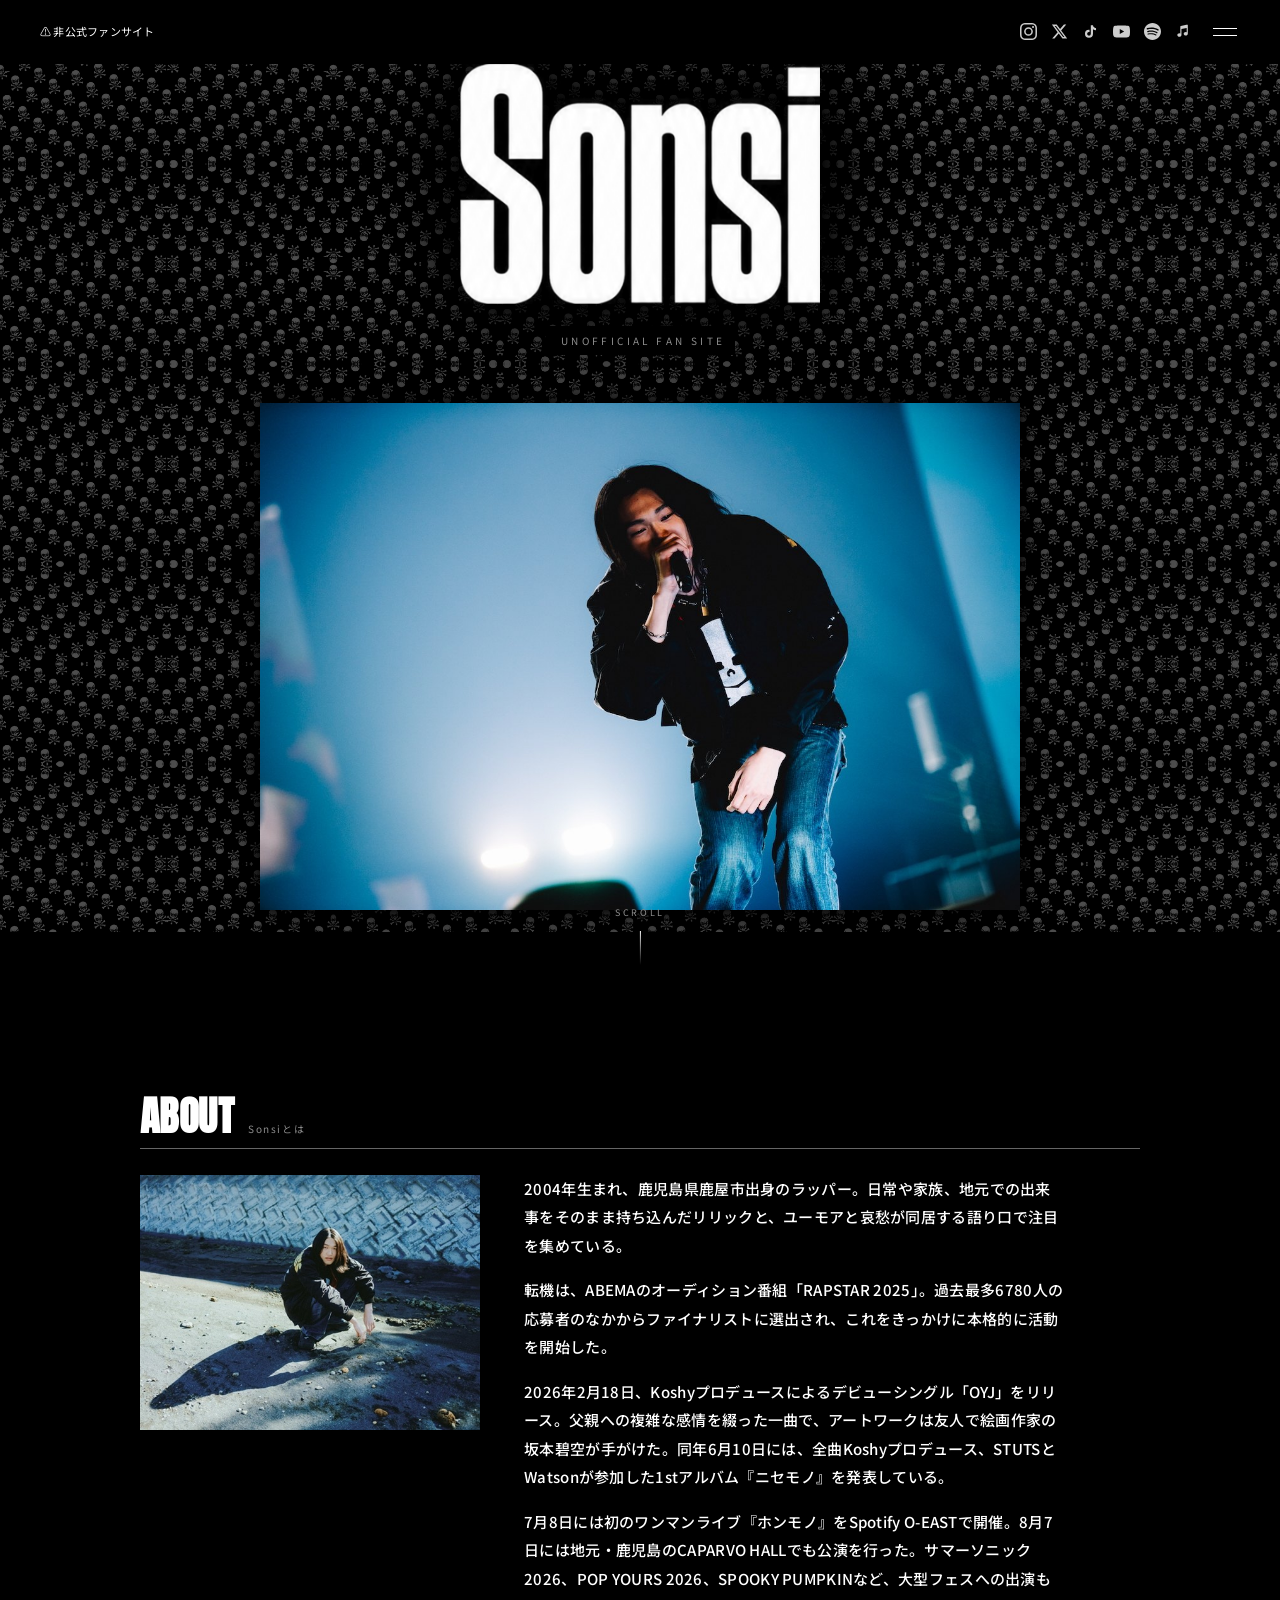
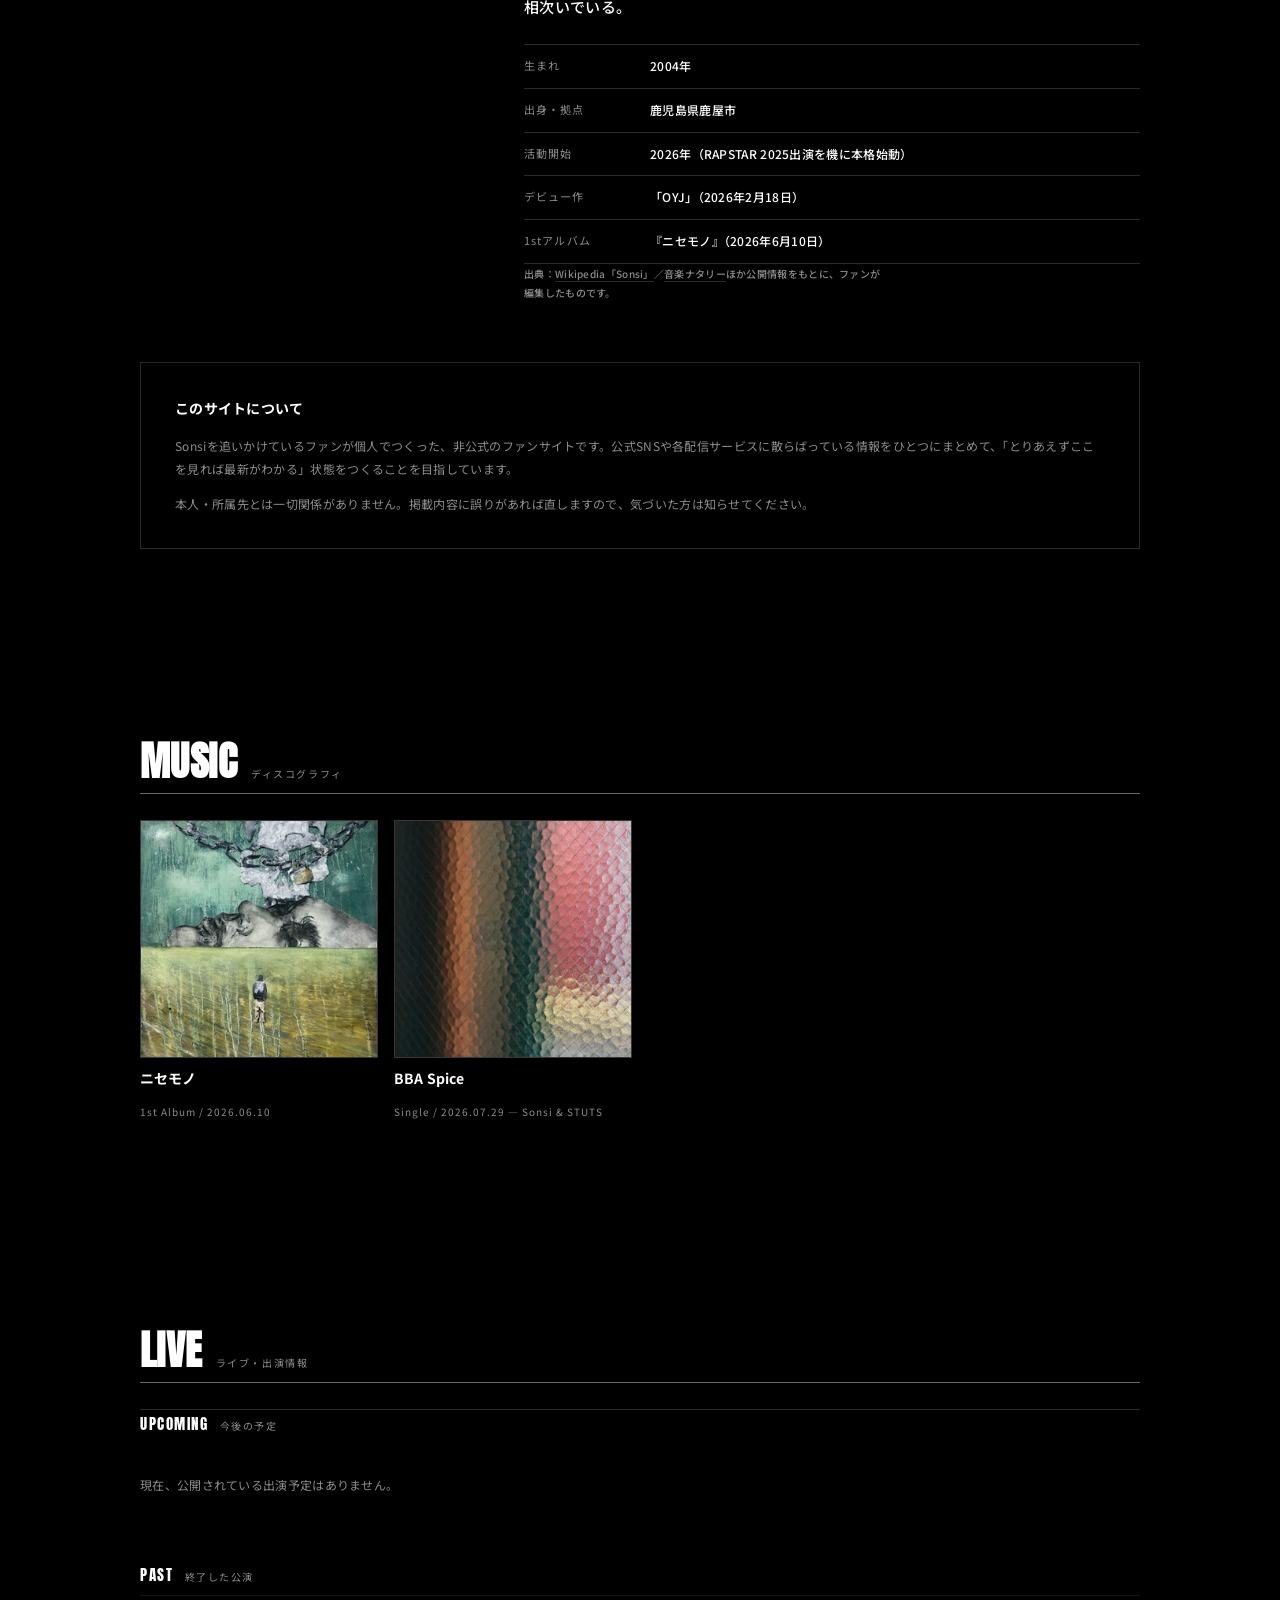
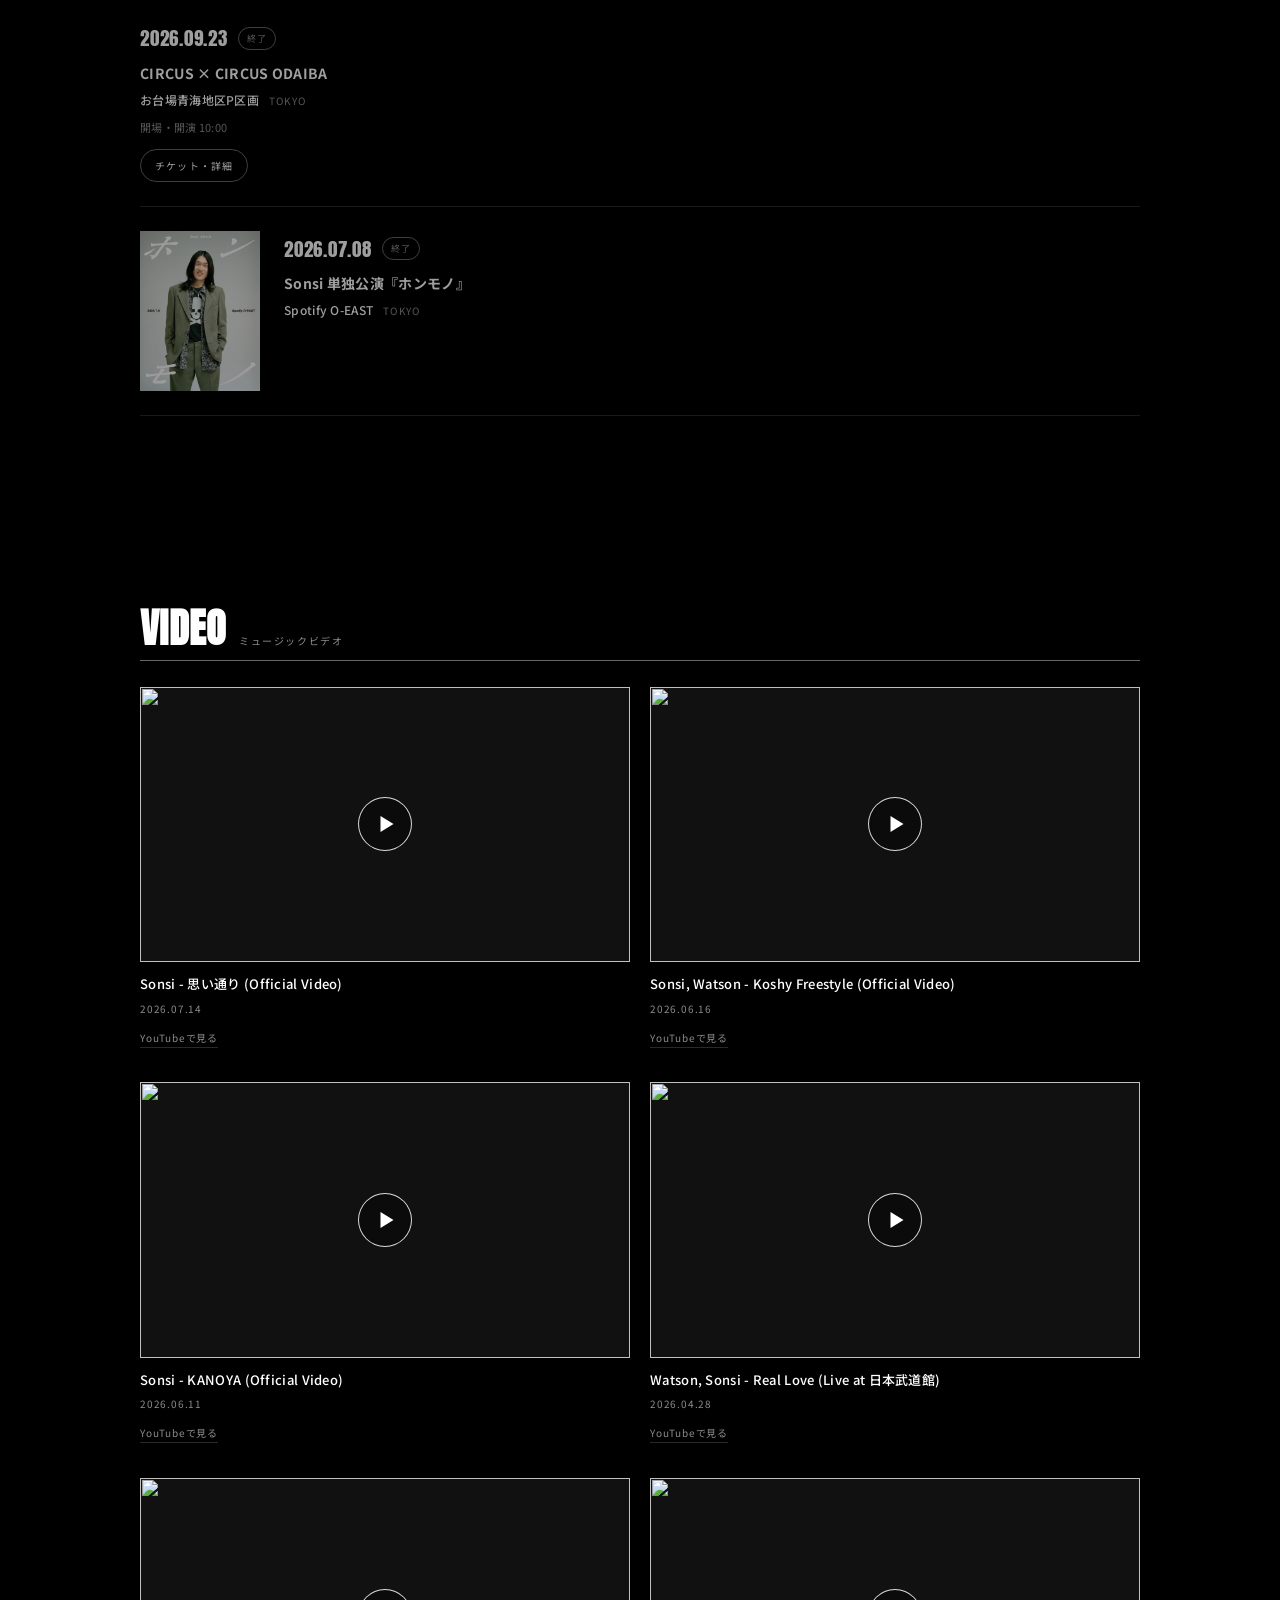
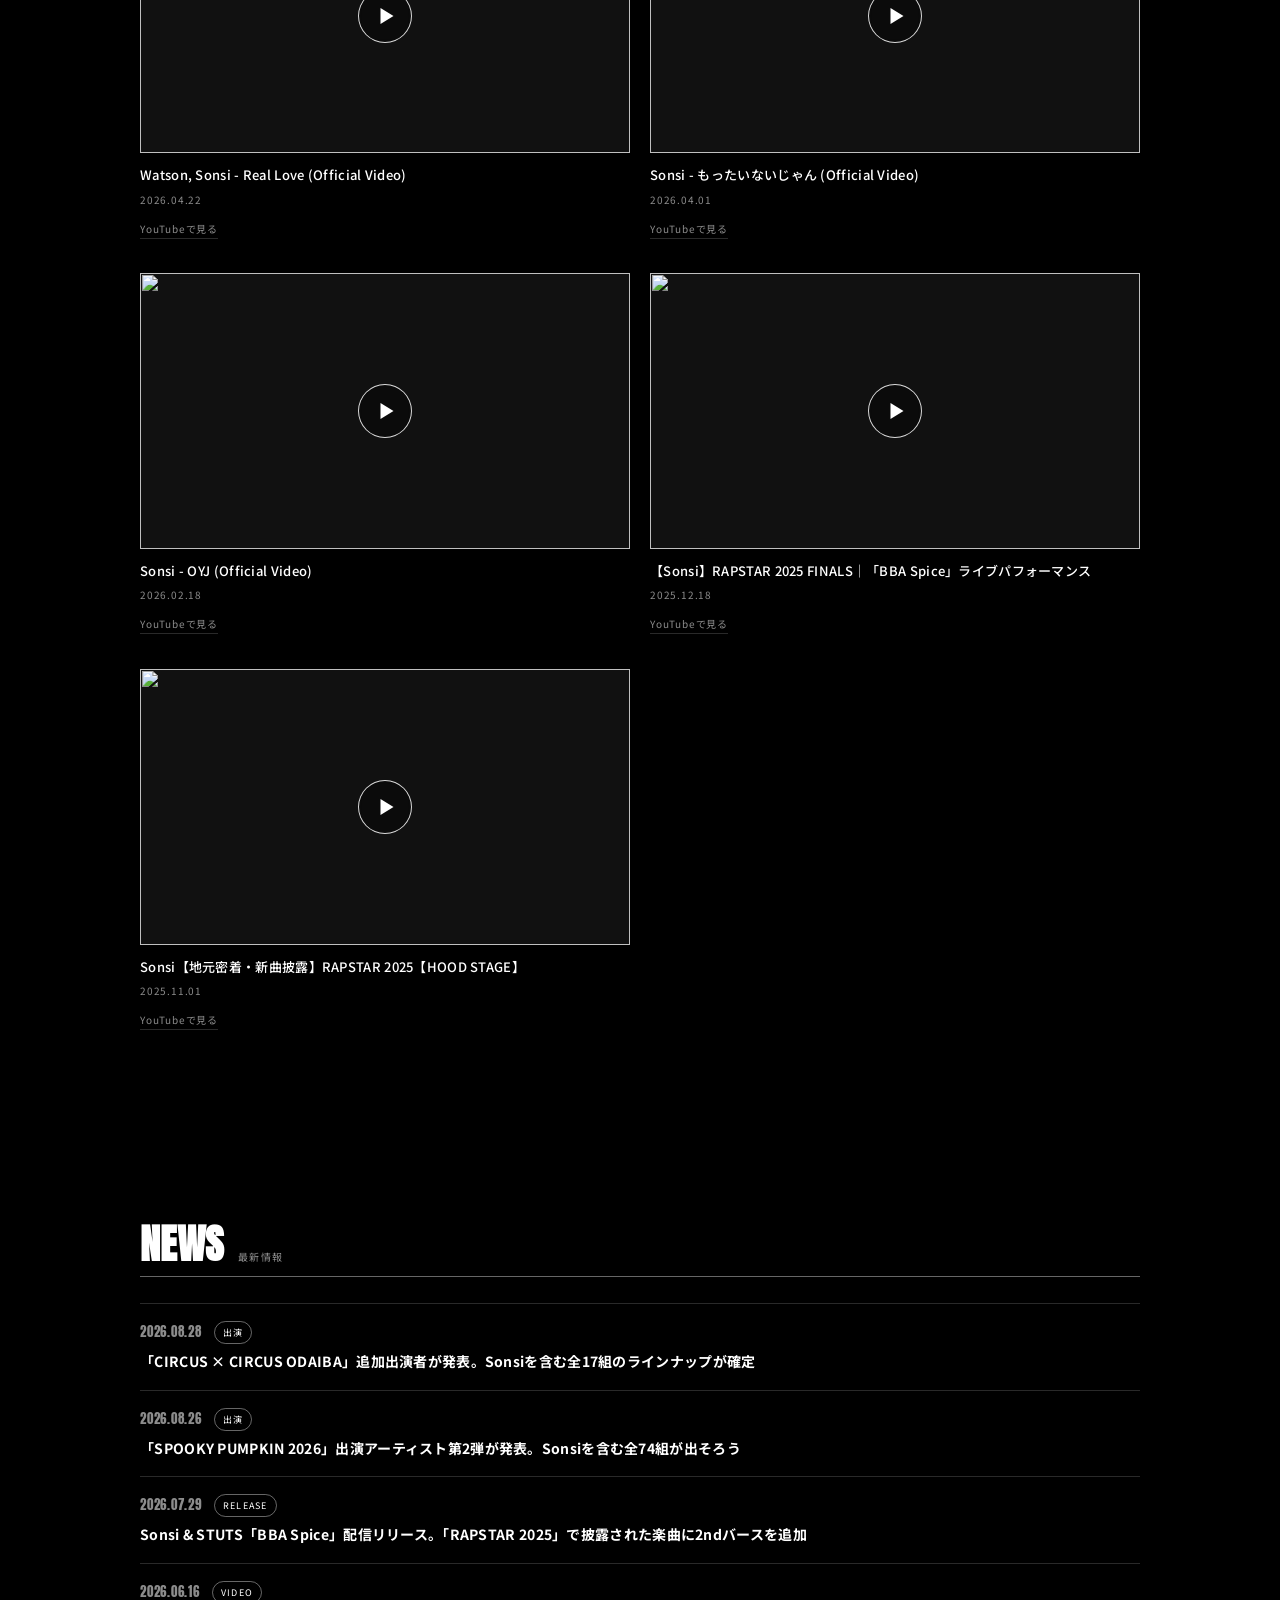
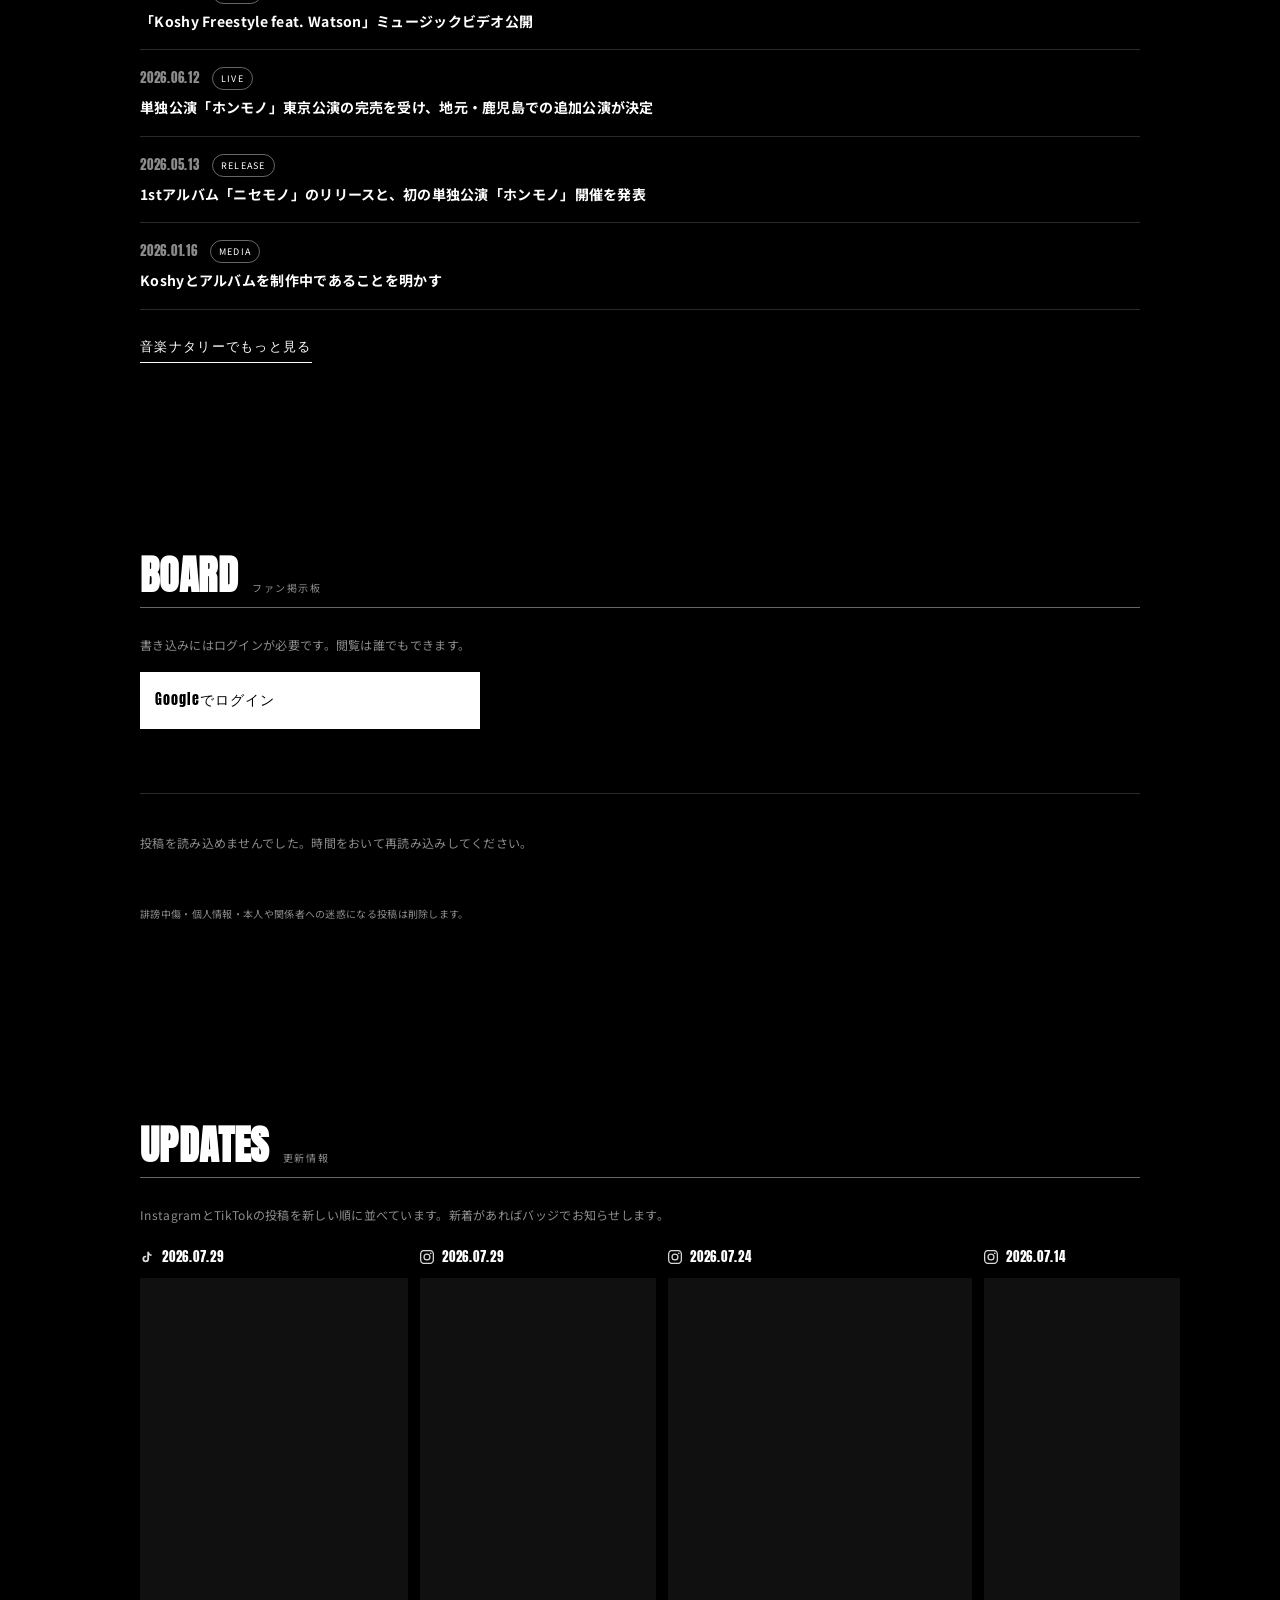
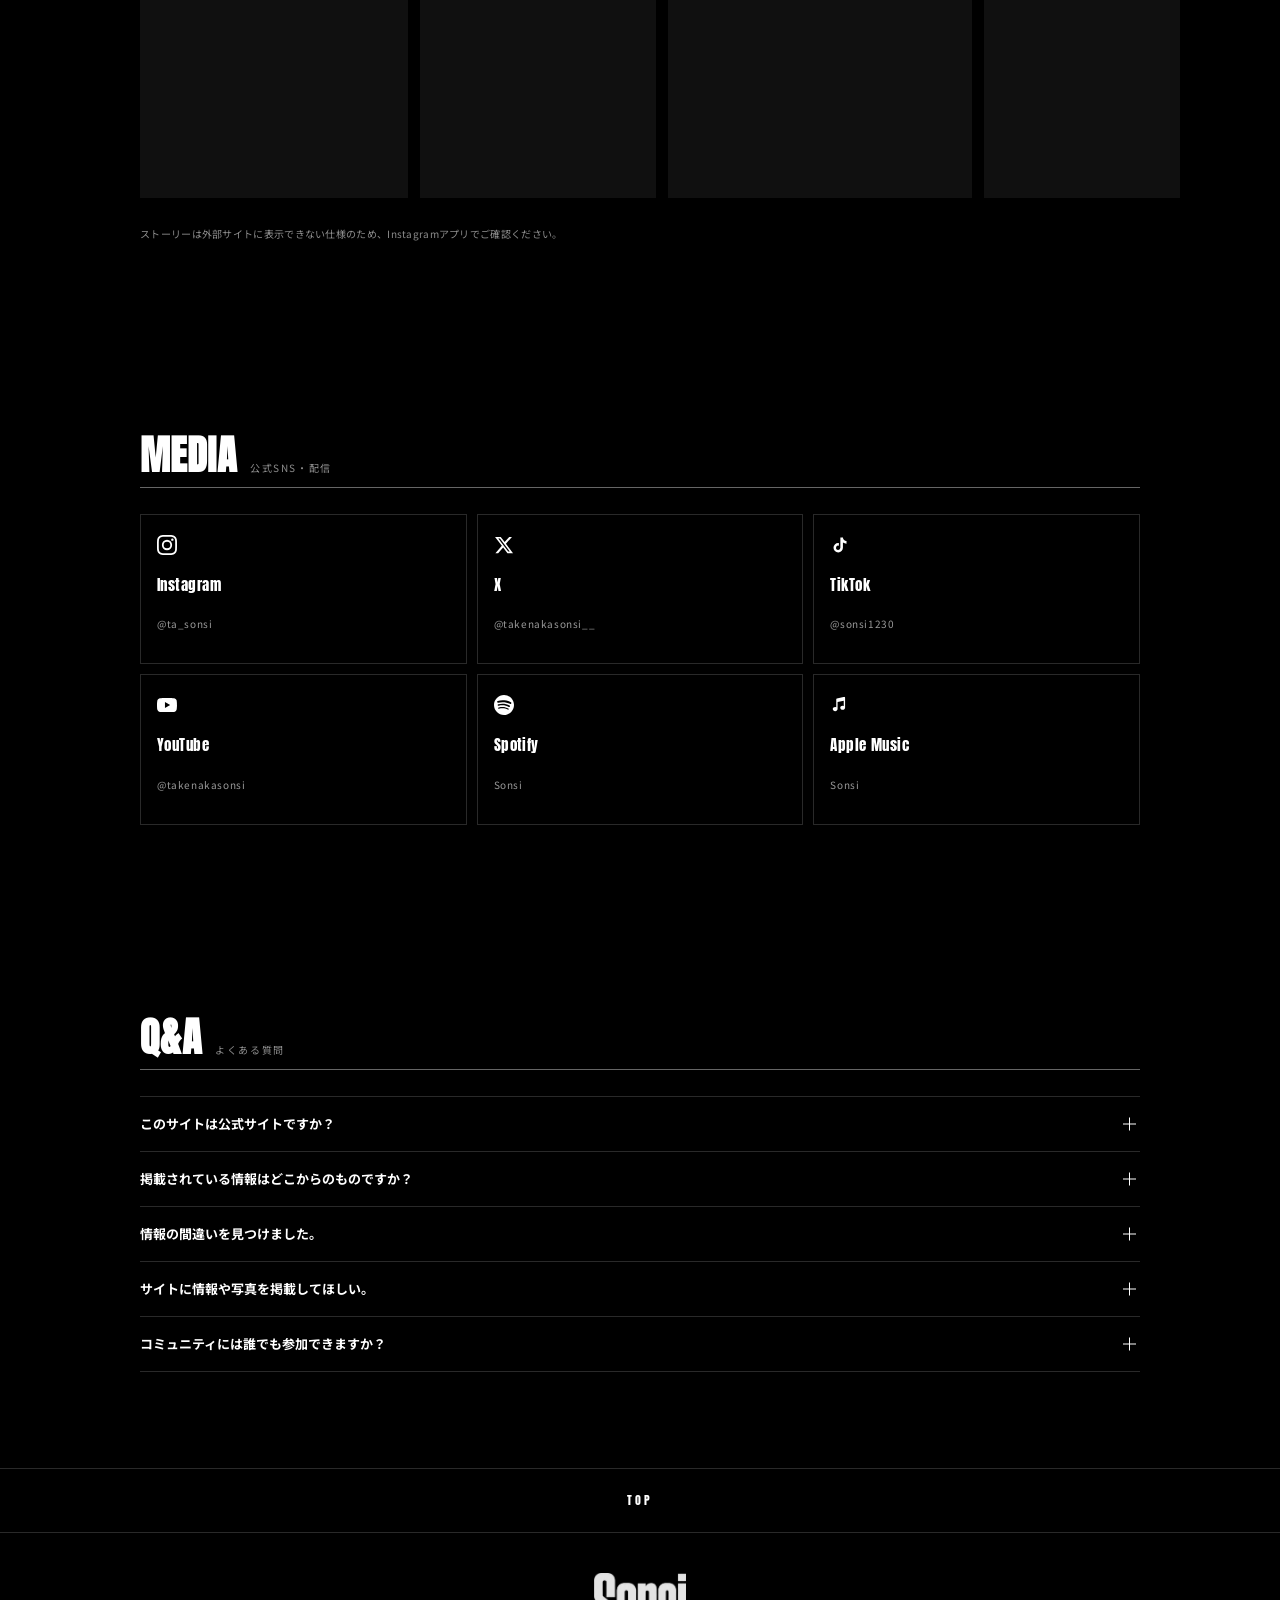
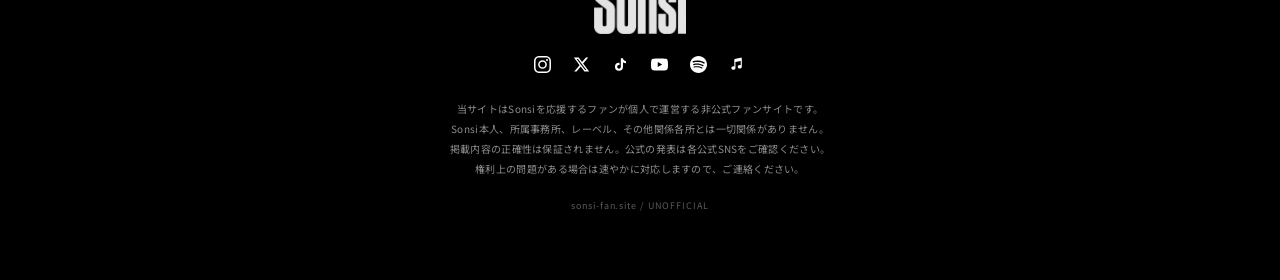
==== commit 48750a0d: "Add files via upload" ====
--- a/index.html
+++ b/index.html
@@ -129,7 +129,7 @@
 <section class="sec" id="news">
   <div class="sec__head"><h2>NEWS</h2><span class="ja">最新情報</span></div>
   <div class="news__list" id="newsList"></div>
-  <a class="more" href="#news">もっと見る</a>
+  <a class="more" href="https://natalie.mu/profile/143071/news" target="_blank" rel="noopener">音楽ナタリーでもっと見る</a>
 </section>
 
 <!-- ===== BOARD ===== -->
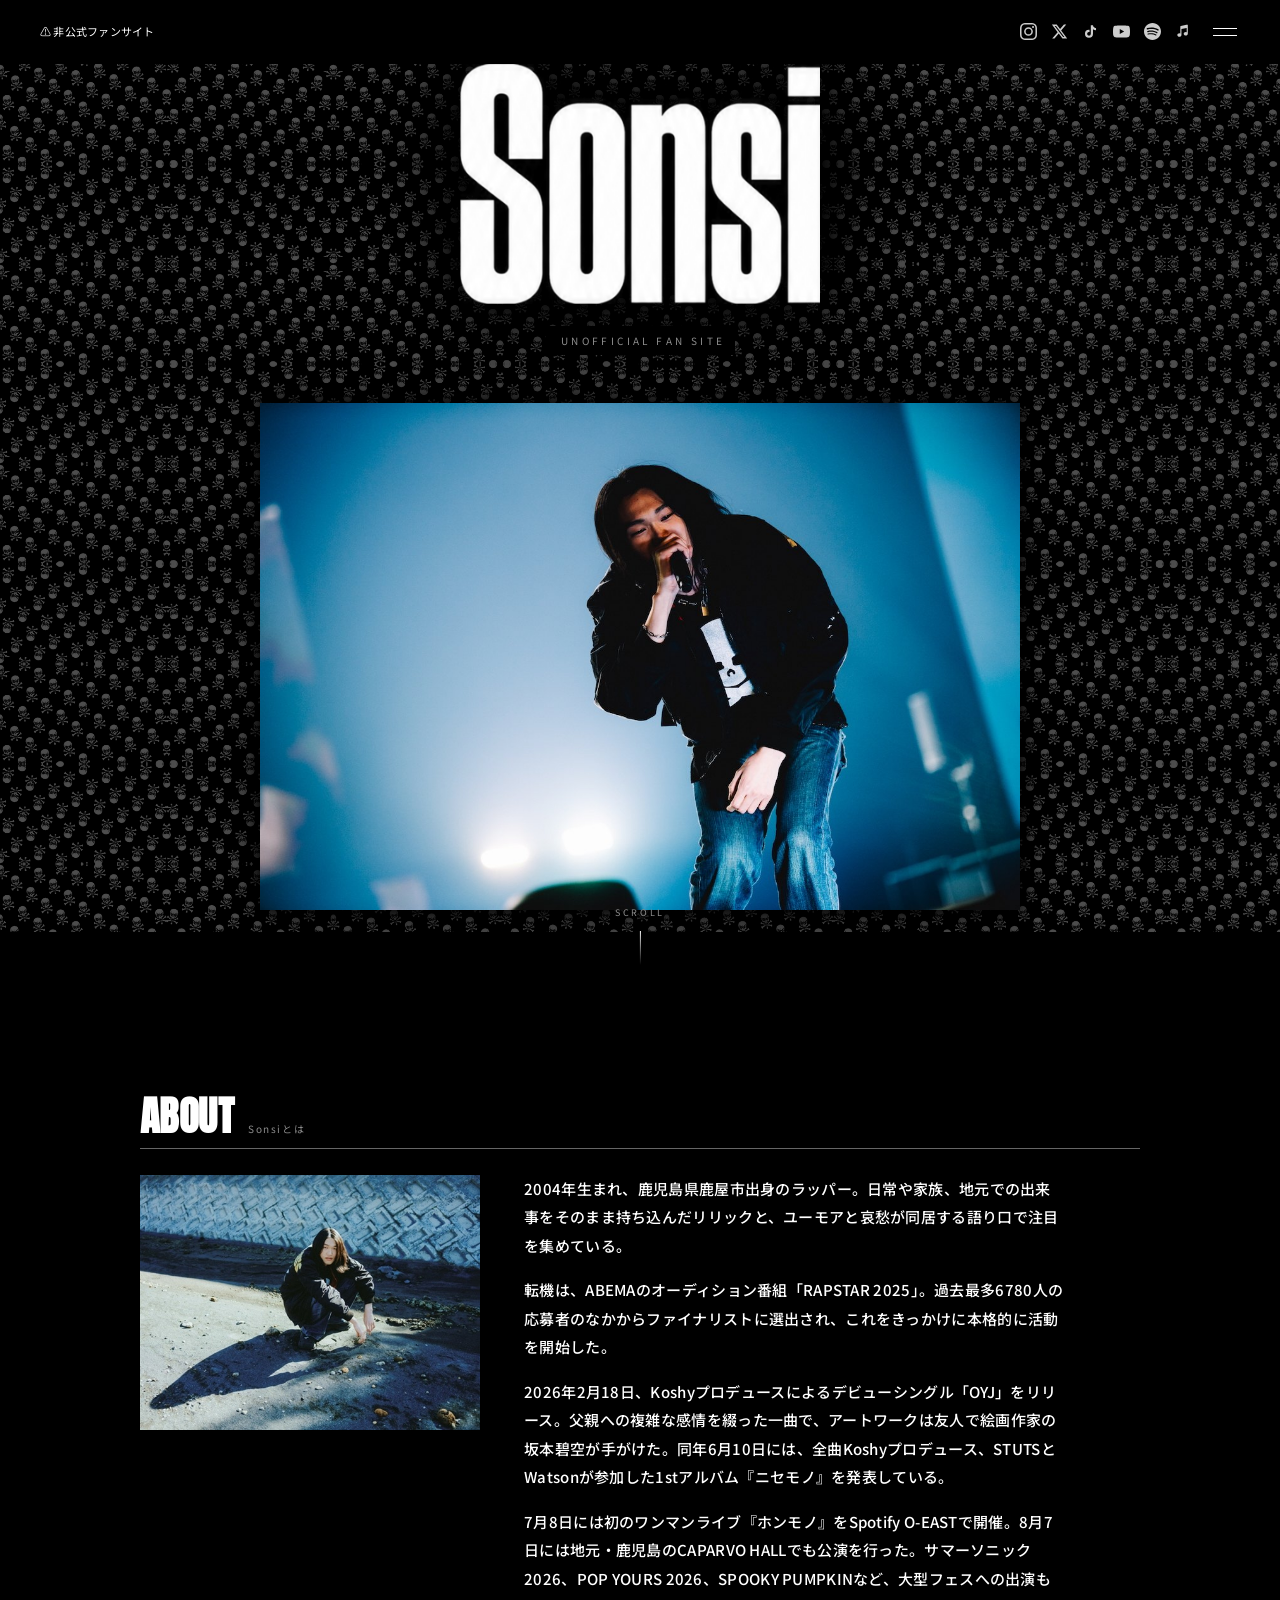
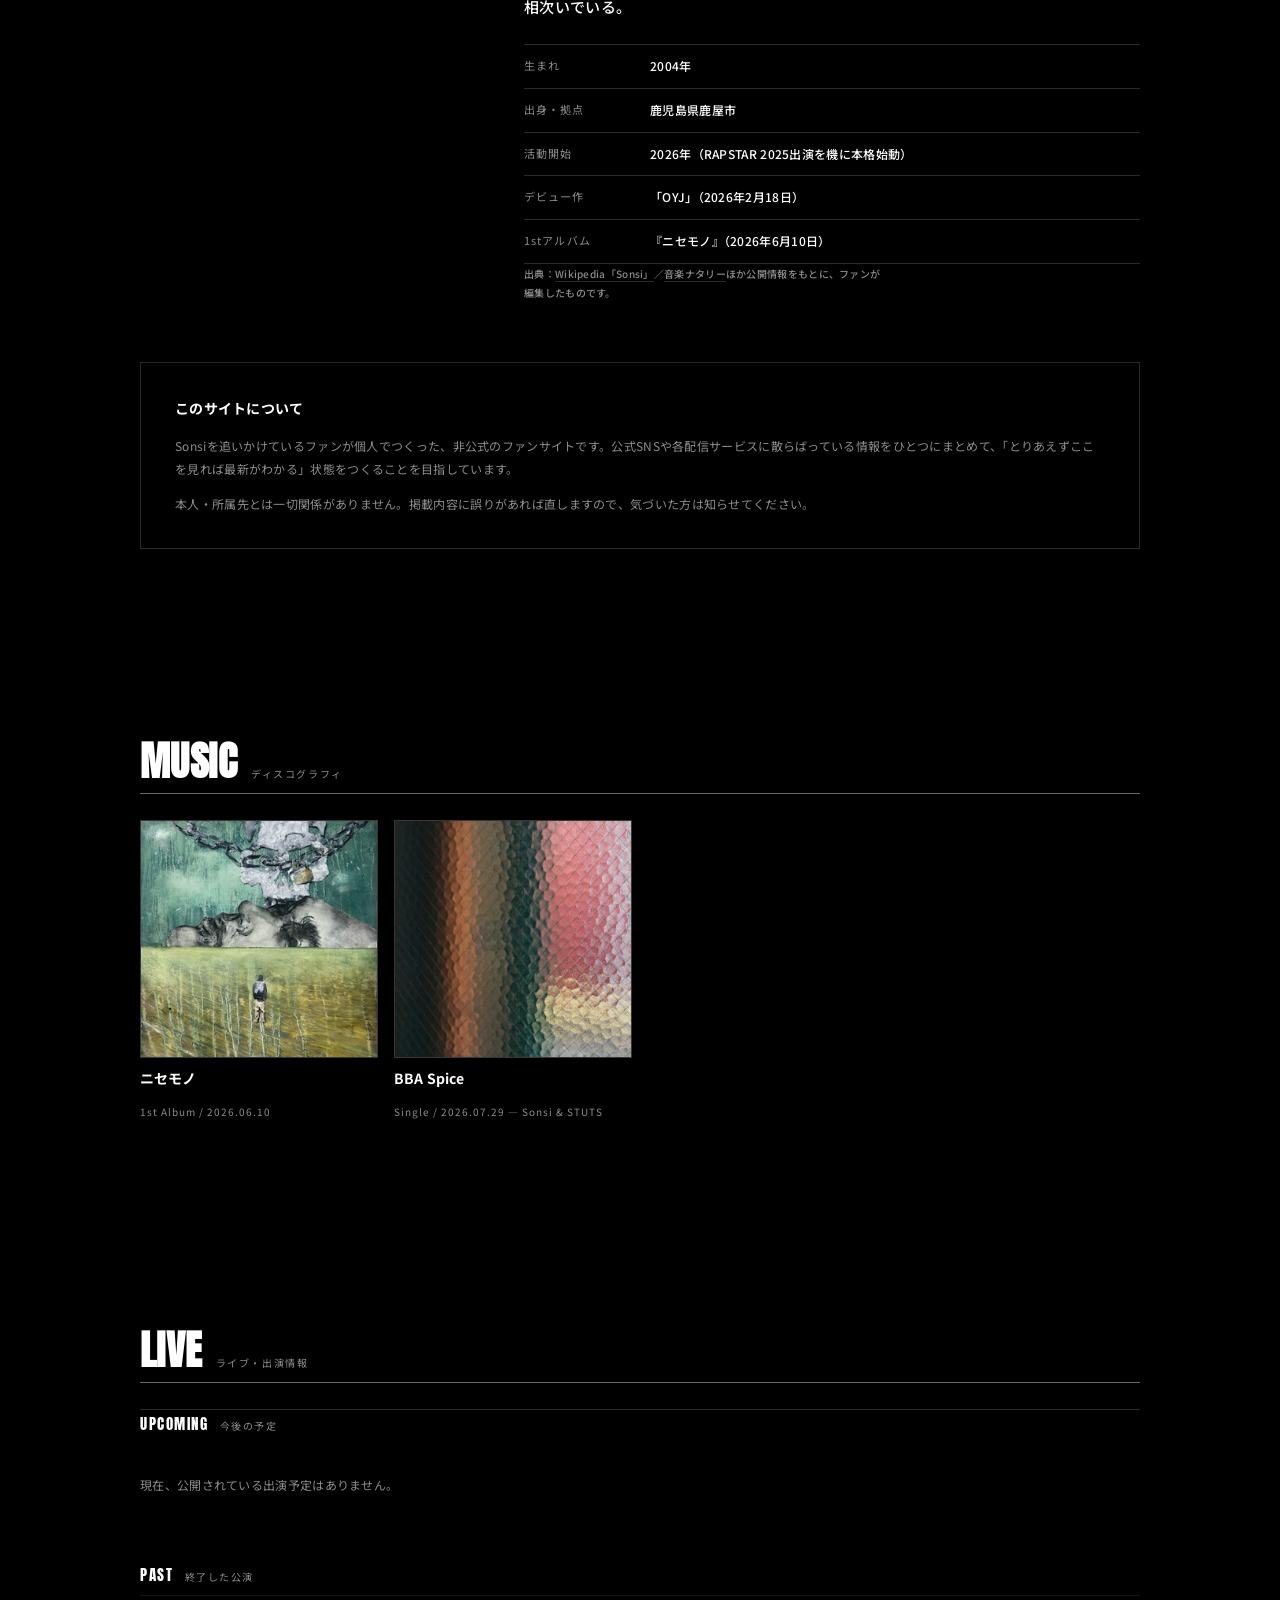
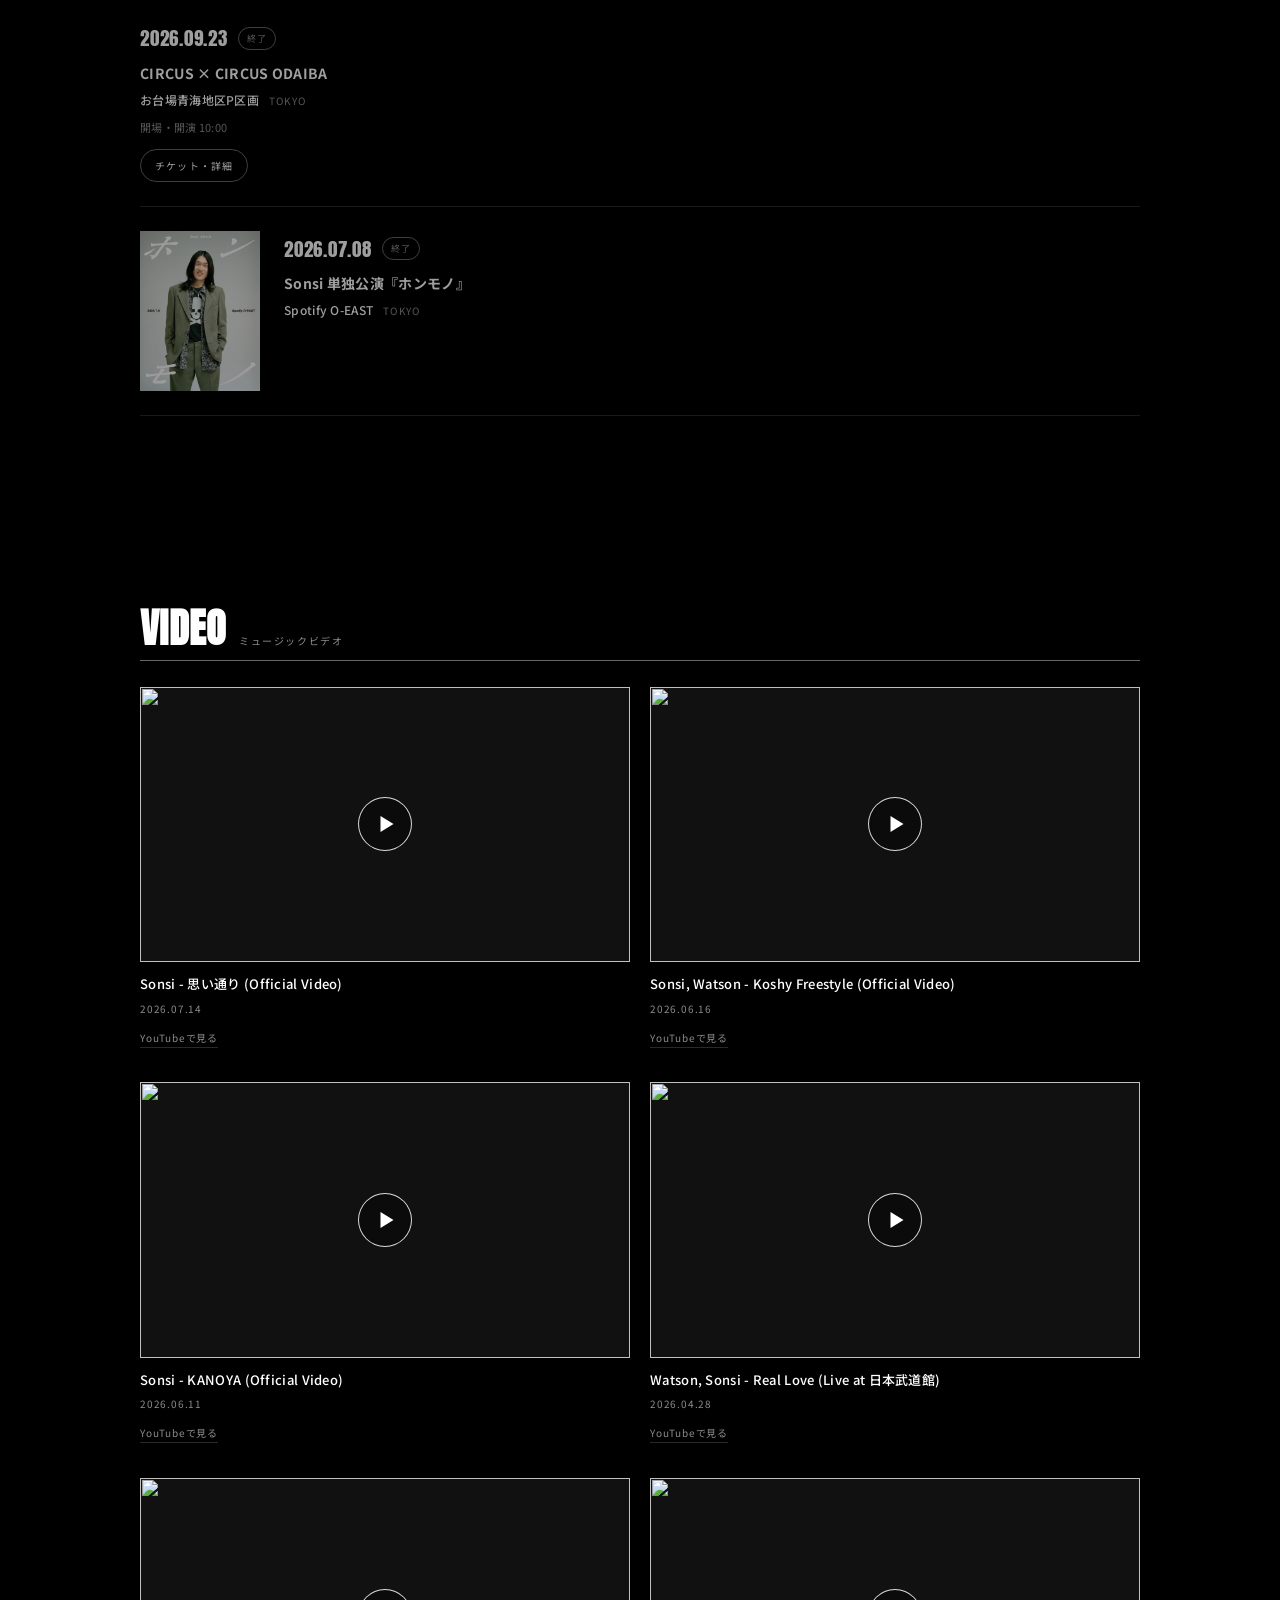
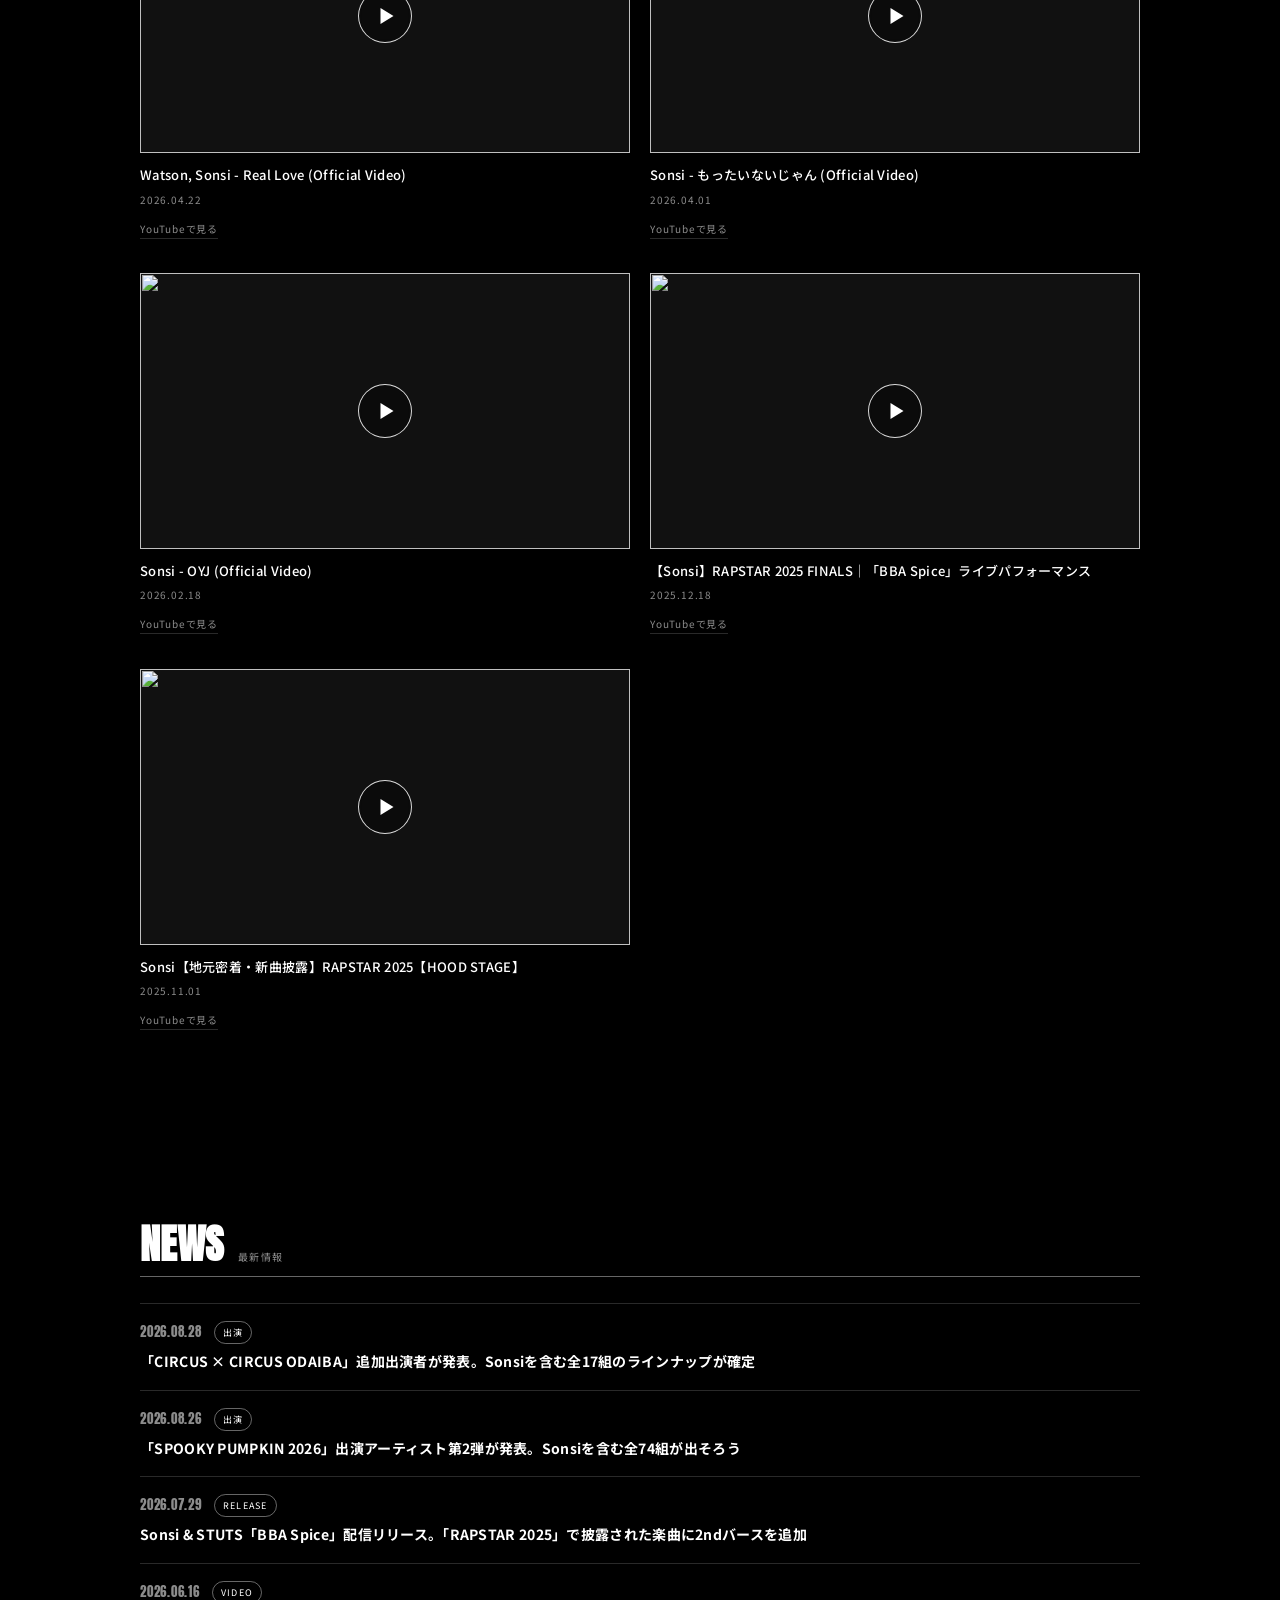
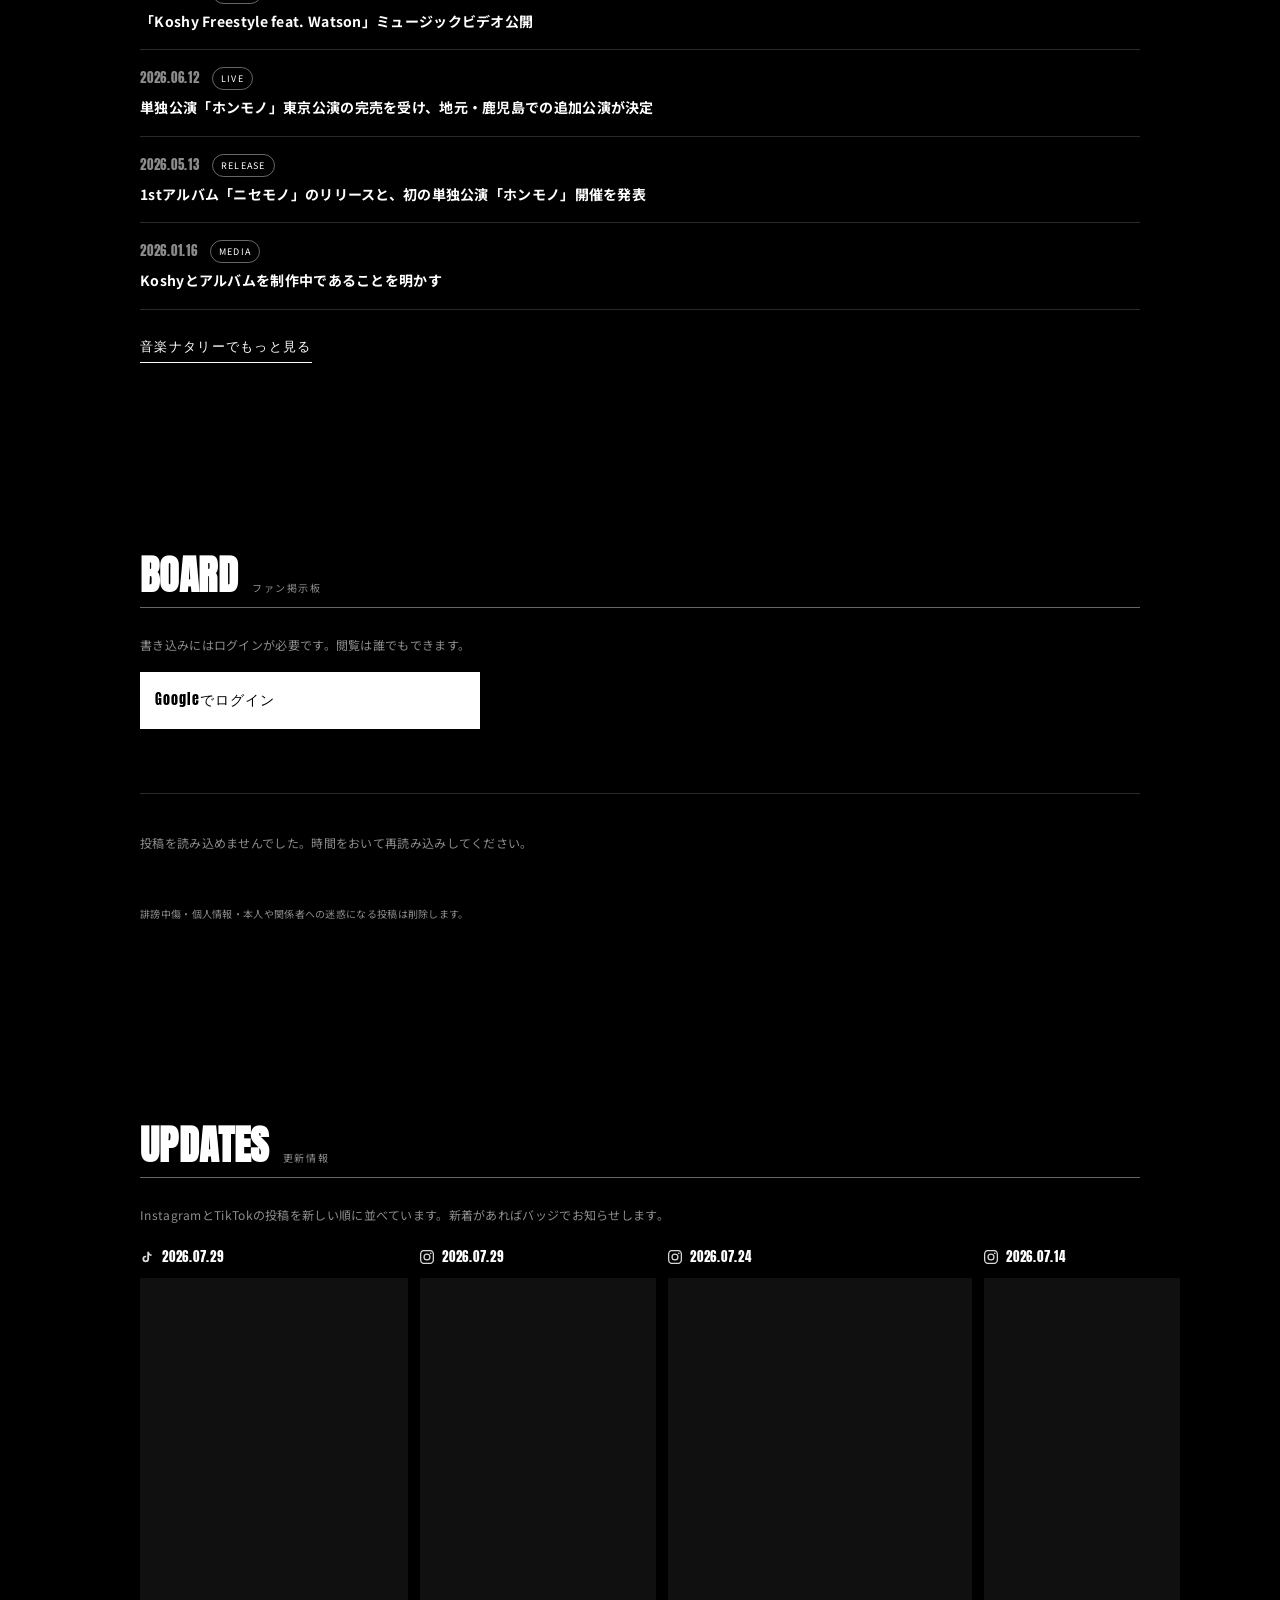
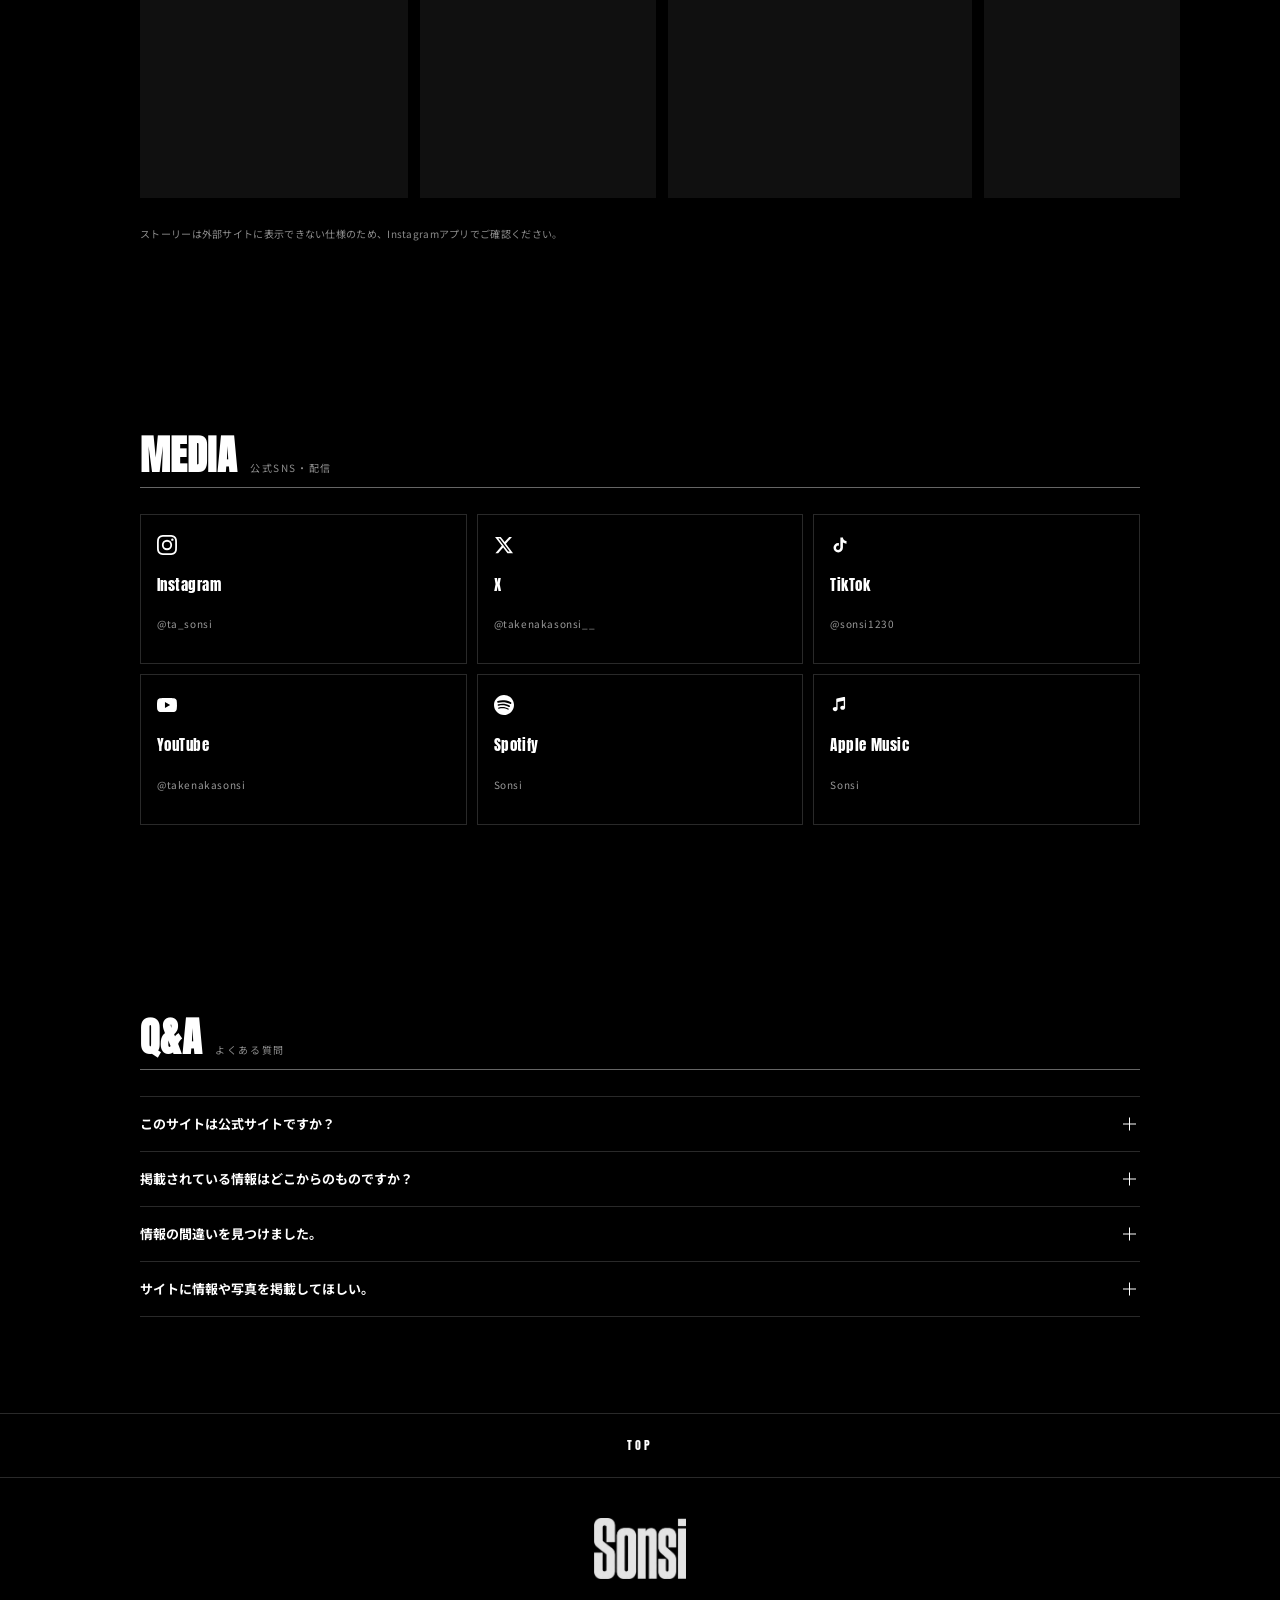
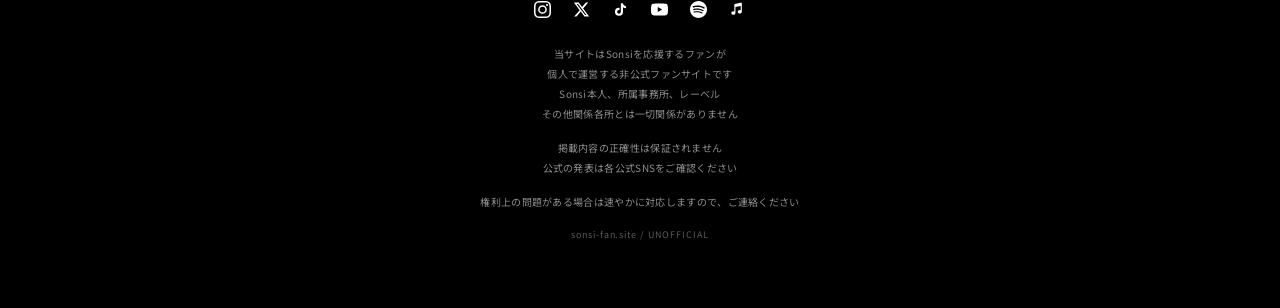
==== commit 5abc5bbc: "Add files via upload" ====
--- a/index.html
+++ b/index.html
@@ -176,10 +176,17 @@
   <img class="foot__logo" src="sonsi-logo.png" alt="Sonsi">
   <div class="foot__sns" id="footSns"></div>
   <p class="foot__disc">
-    当サイトはSonsiを応援するファンが個人で運営する非公式ファンサイトです。<br>
-    Sonsi本人、所属事務所、レーベル、その他関係各所とは一切関係がありません。<br>
-    掲載内容の正確性は保証されません。公式の発表は各公式SNSをご確認ください。<br>
-    権利上の問題がある場合は速やかに対応しますので、ご連絡ください。
+    当サイトはSonsiを応援するファンが<br>
+    個人で運営する非公式ファンサイトです<br>
+    Sonsi本人、所属事務所、レーベル<br>
+    その他関係各所とは一切関係がありません
+  </p>
+  <p class="foot__disc">
+    掲載内容の正確性は保証されません<br>
+    公式の発表は各公式SNSをご確認ください
+  </p>
+  <p class="foot__disc">
+    権利上の問題がある場合は速やかに対応しますので、ご連絡ください
   </p>
   <p class="foot__copy">sonsi-fan.site / UNOFFICIAL</p>
 </footer>
--- a/style.css
+++ b/style.css
@@ -311,8 +311,9 @@
 .foot__logo{width:92px;margin:0 auto 22px;opacity:.9}
 .foot__sns{display:flex;justify-content:center;gap:22px;margin-bottom:26px}
 .foot__disc{
-  font-size:10px;color:var(--muted);line-height:2;max-width:44em;margin:0 auto 18px;
-}
+  font-size:10px;color:var(--muted);line-height:2;max-width:44em;margin:0 auto 14px;
+}
+.foot__disc:last-of-type{margin-bottom:18px}
 .foot__copy{font-size:9px;color:#5a5a5a;letter-spacing:.1em}
 
 /* sticky CTA */
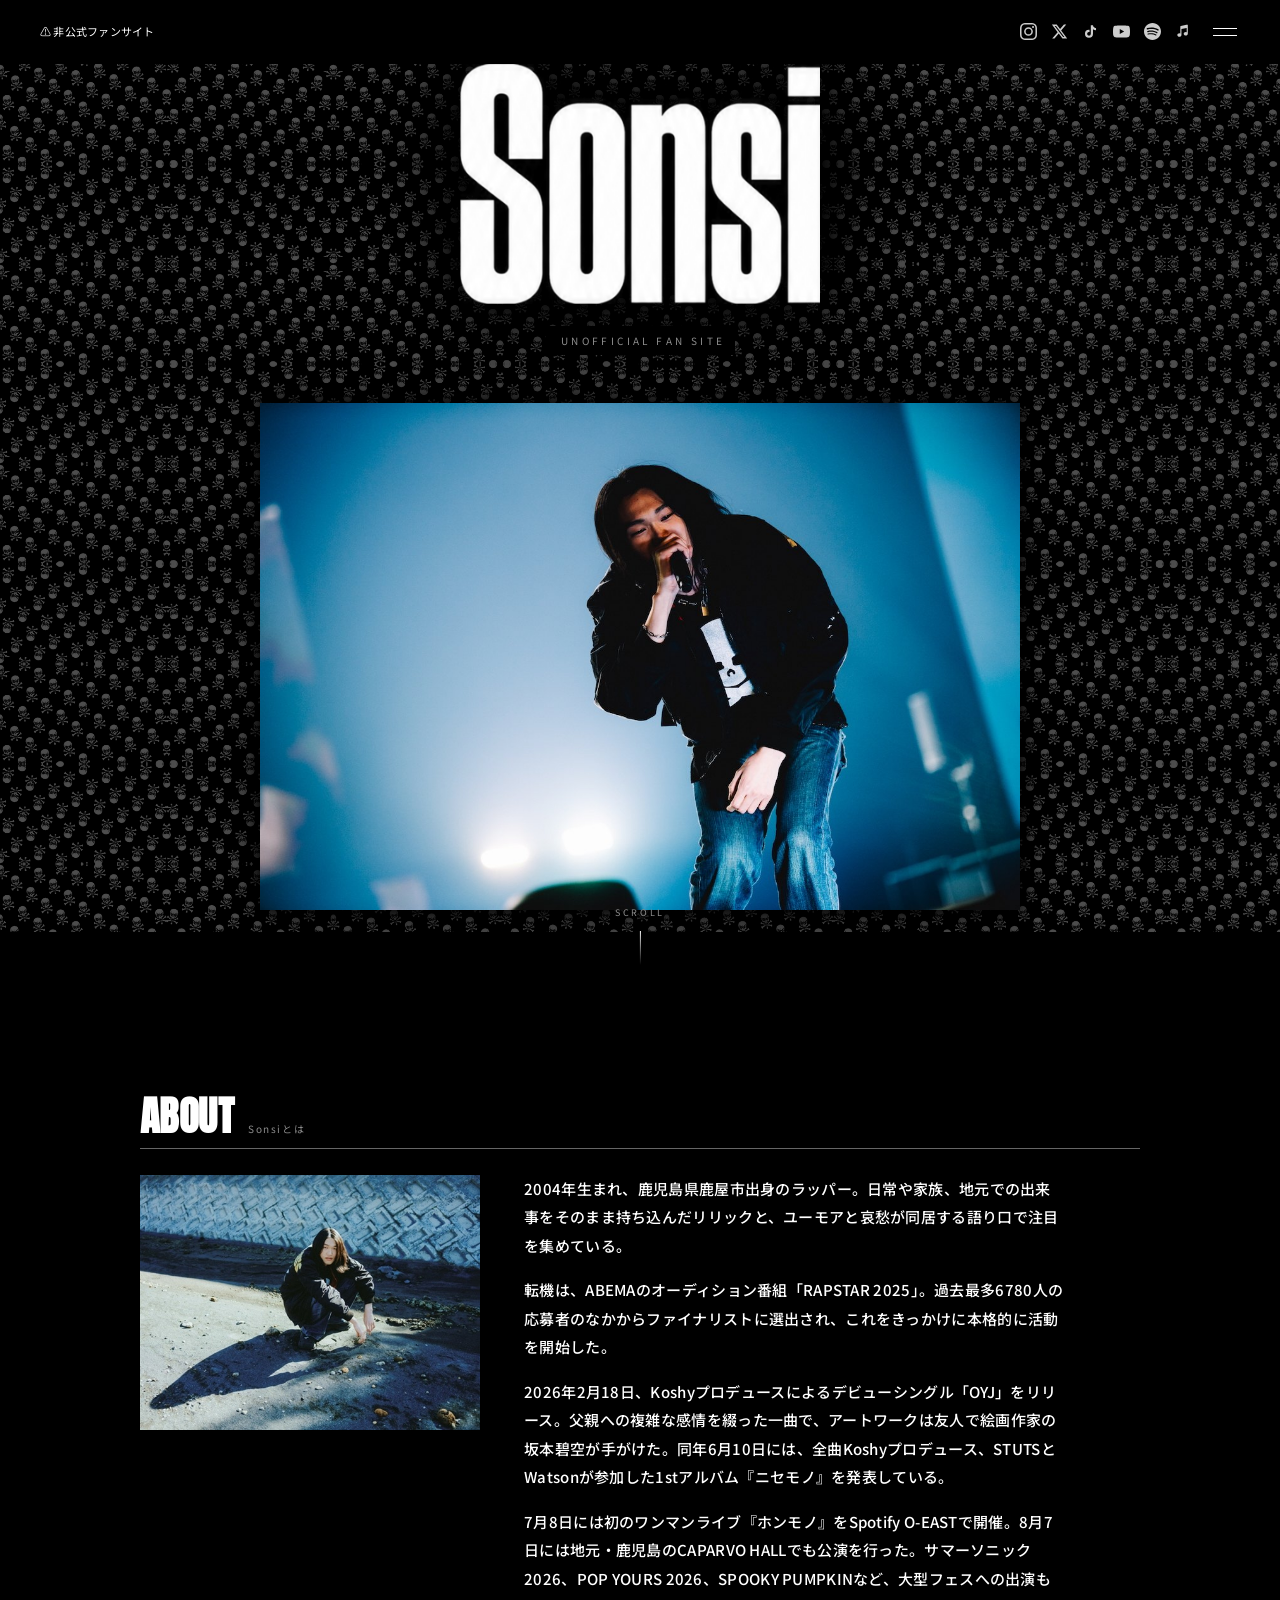
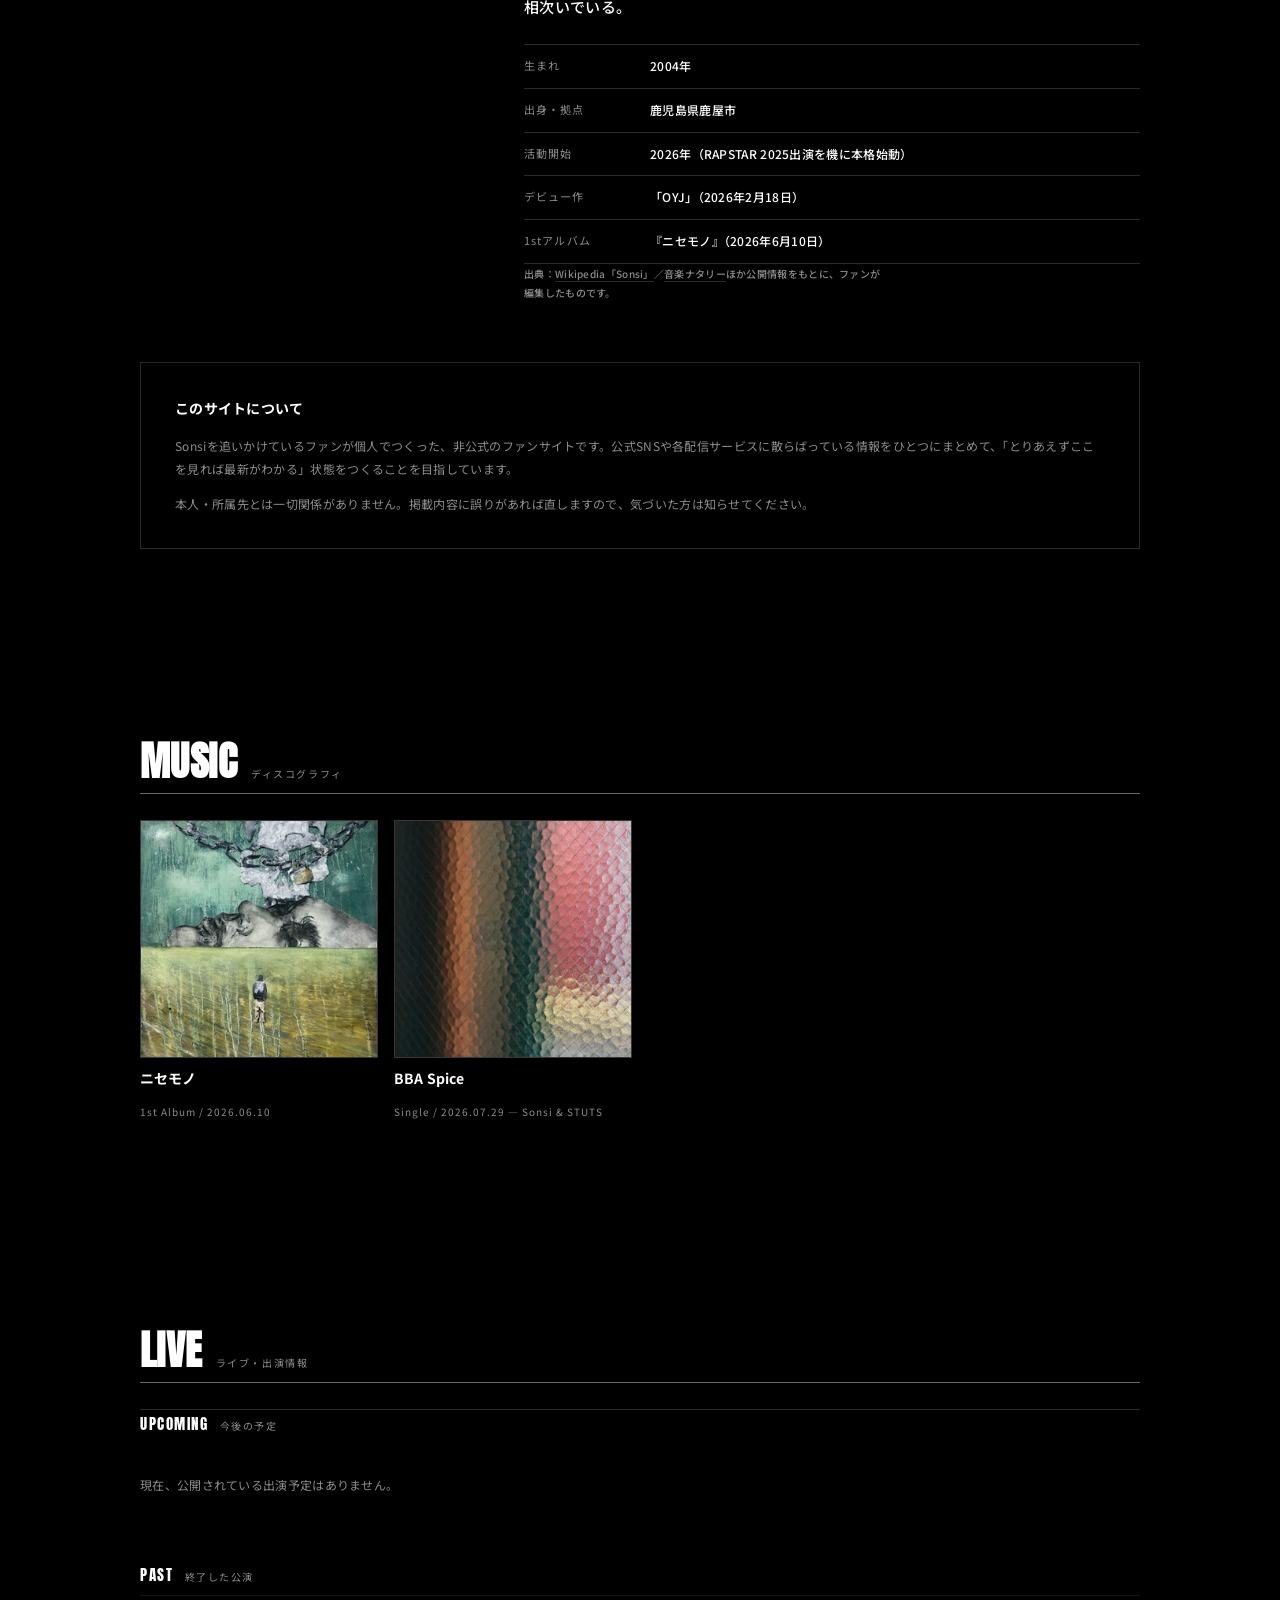
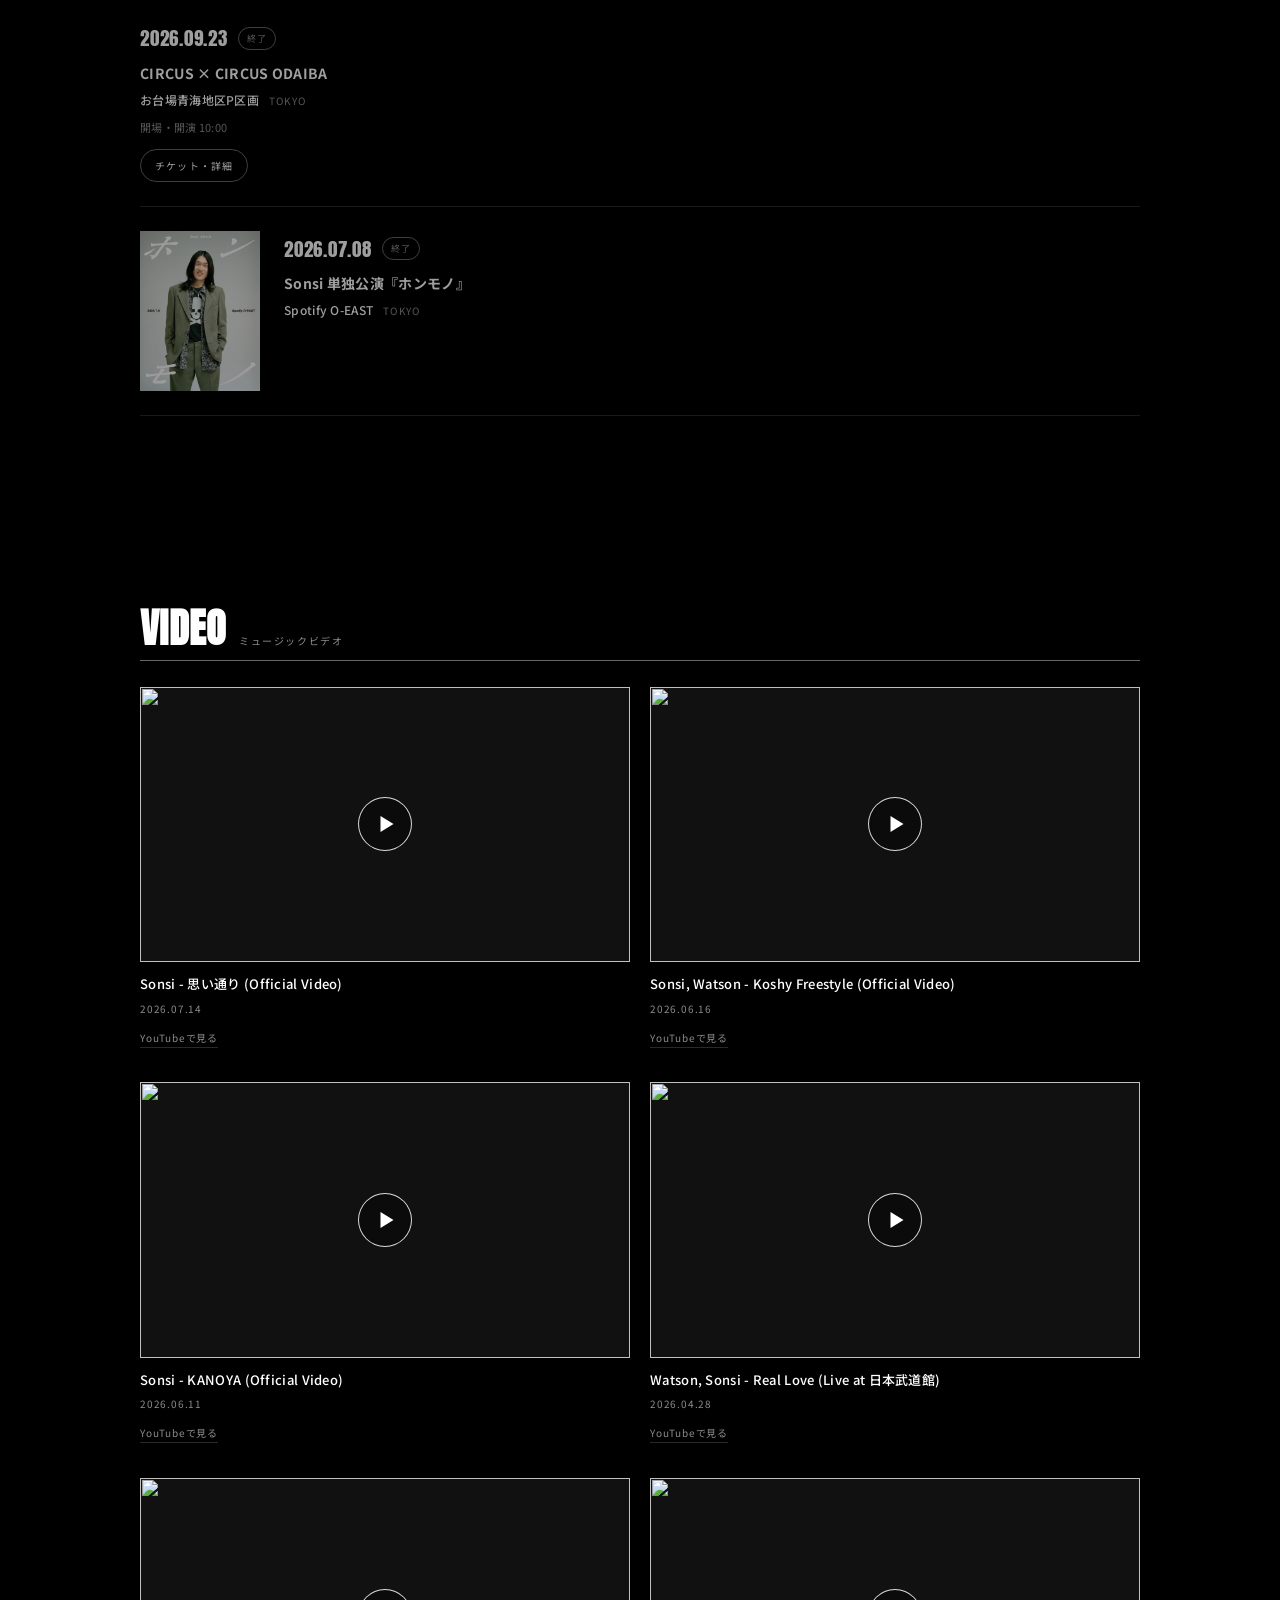
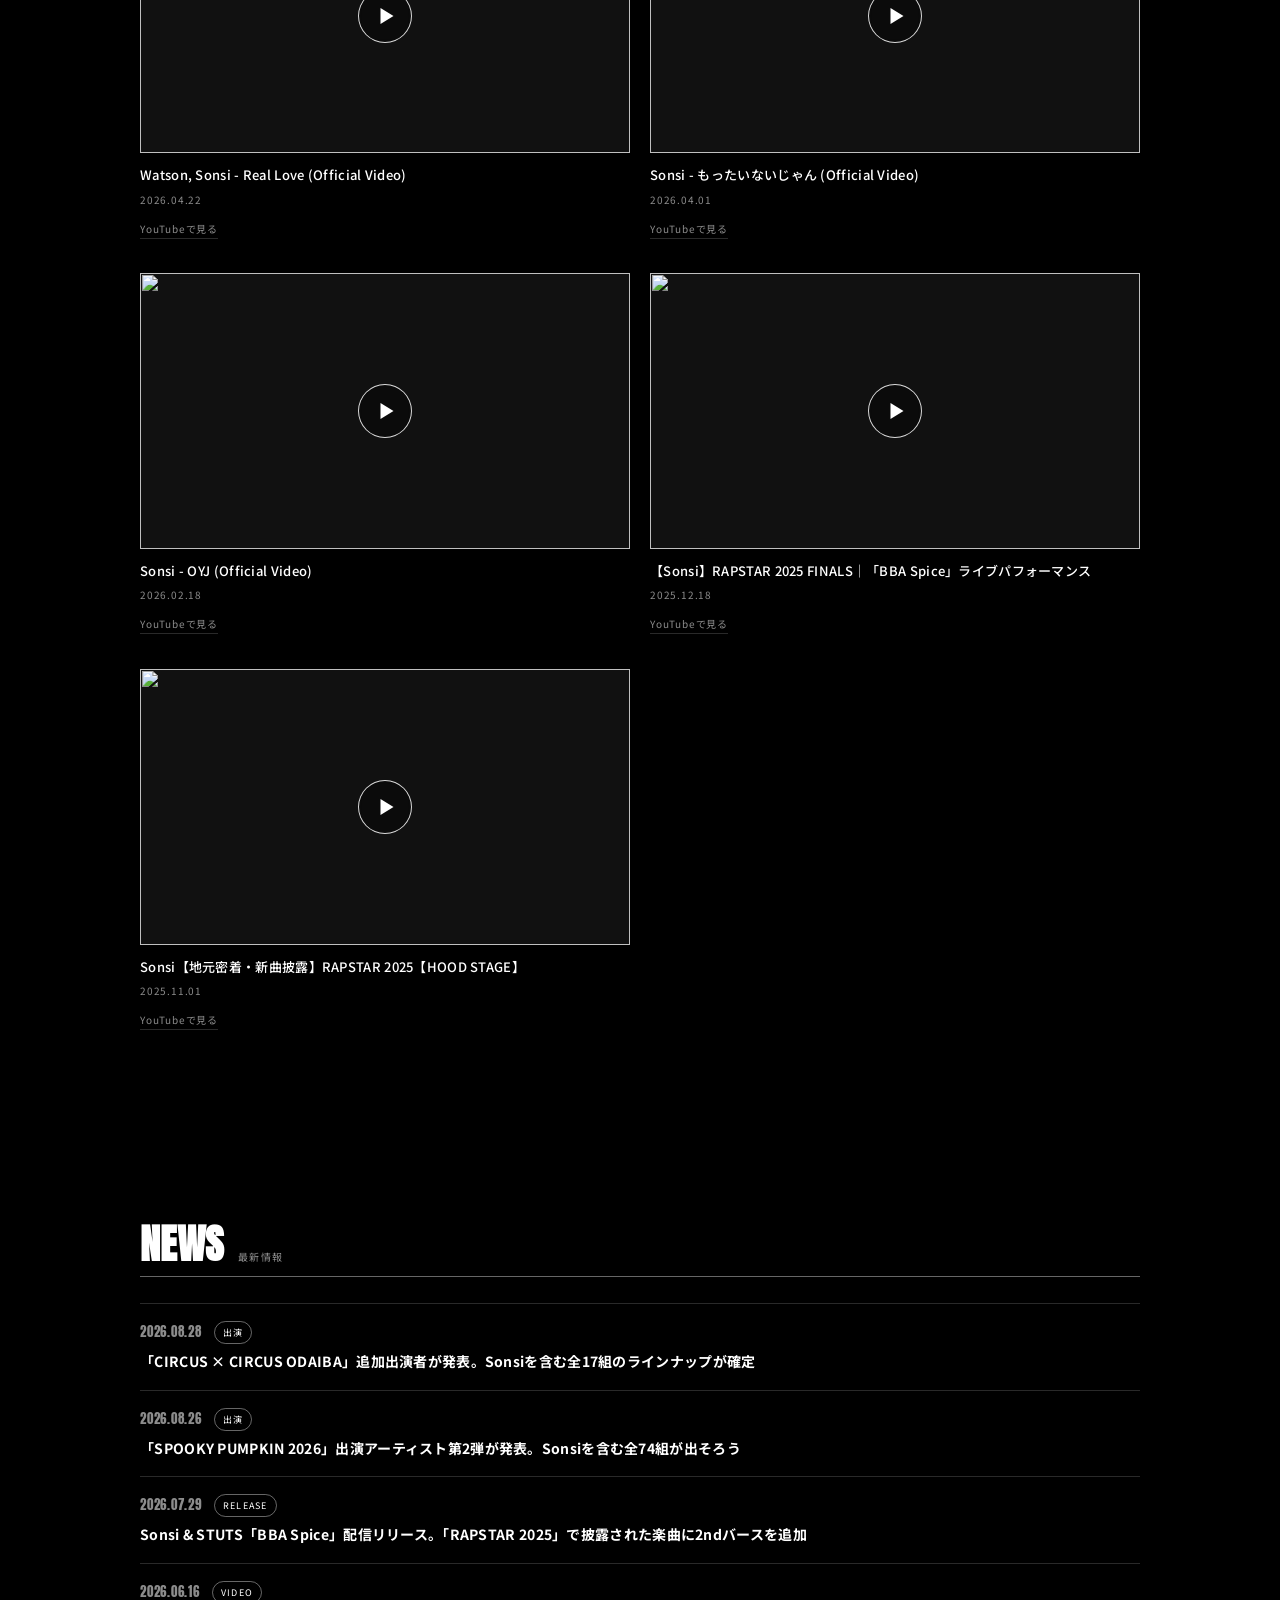
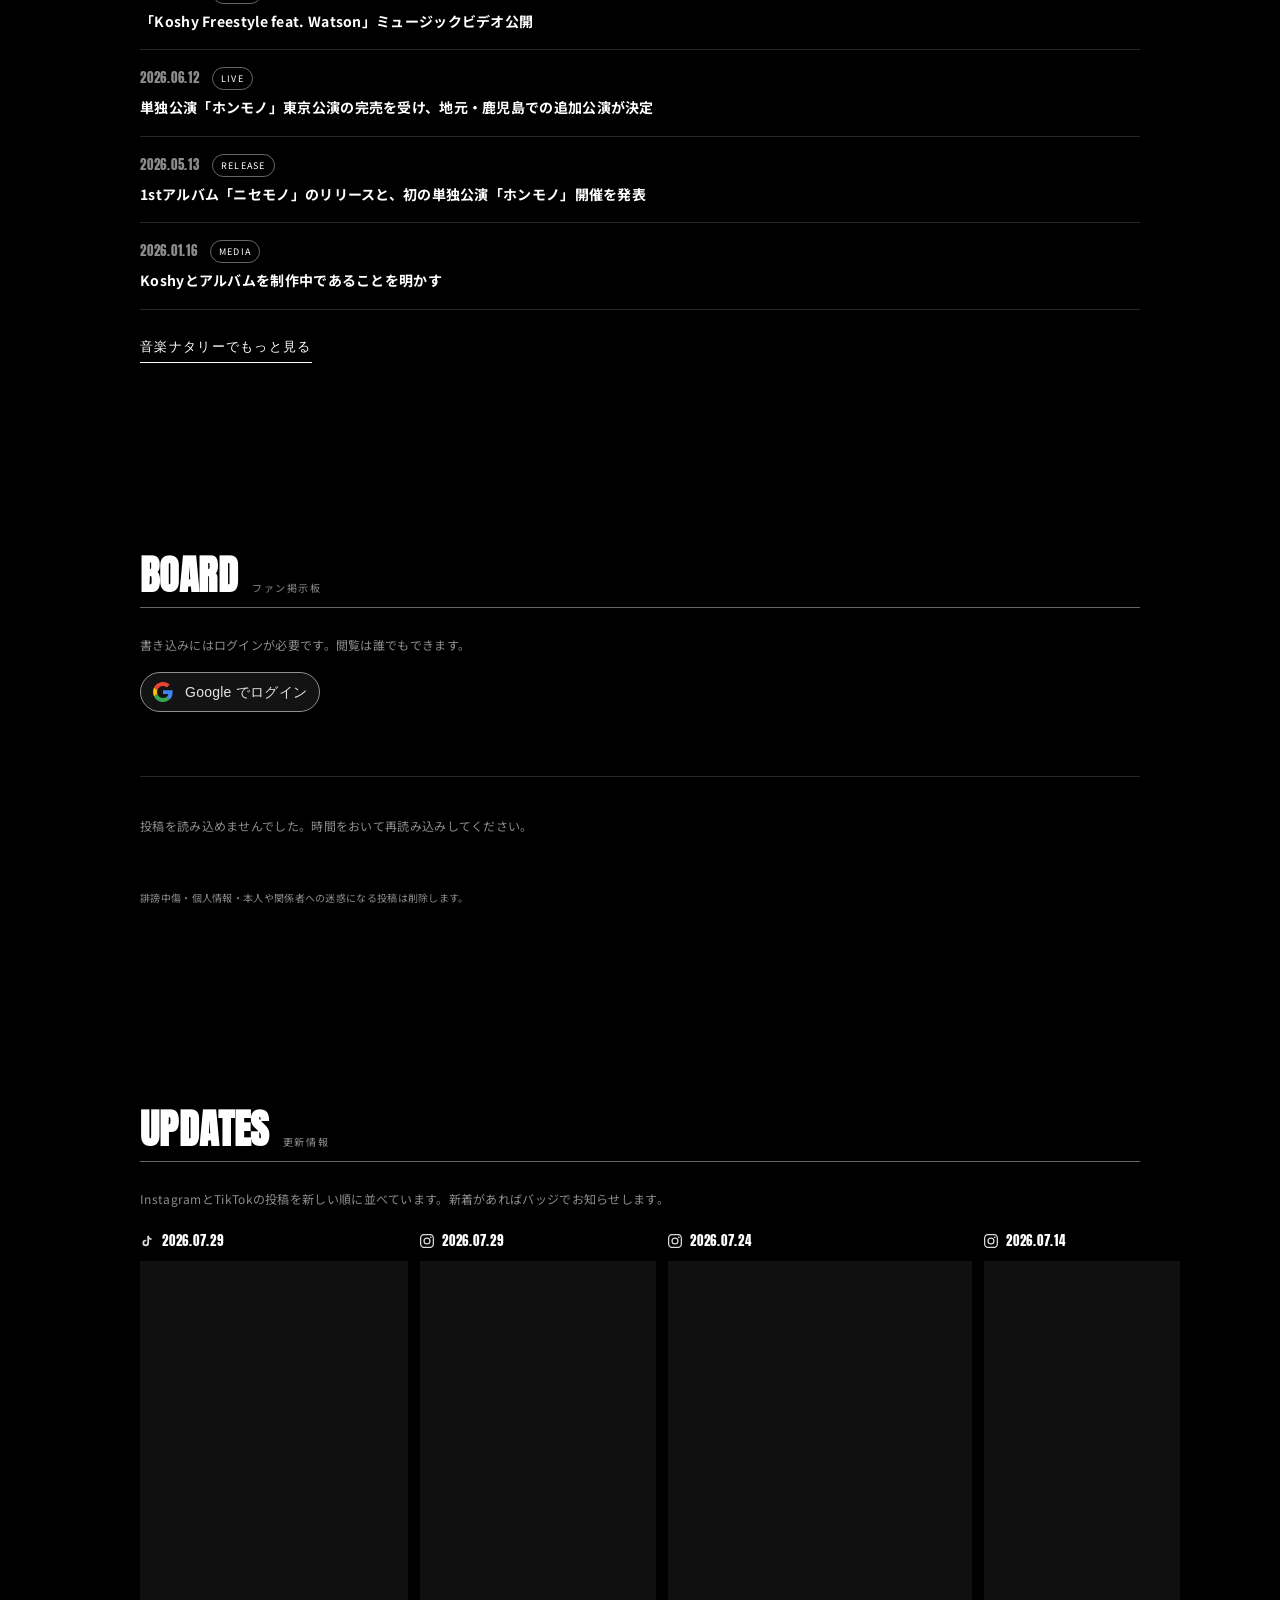
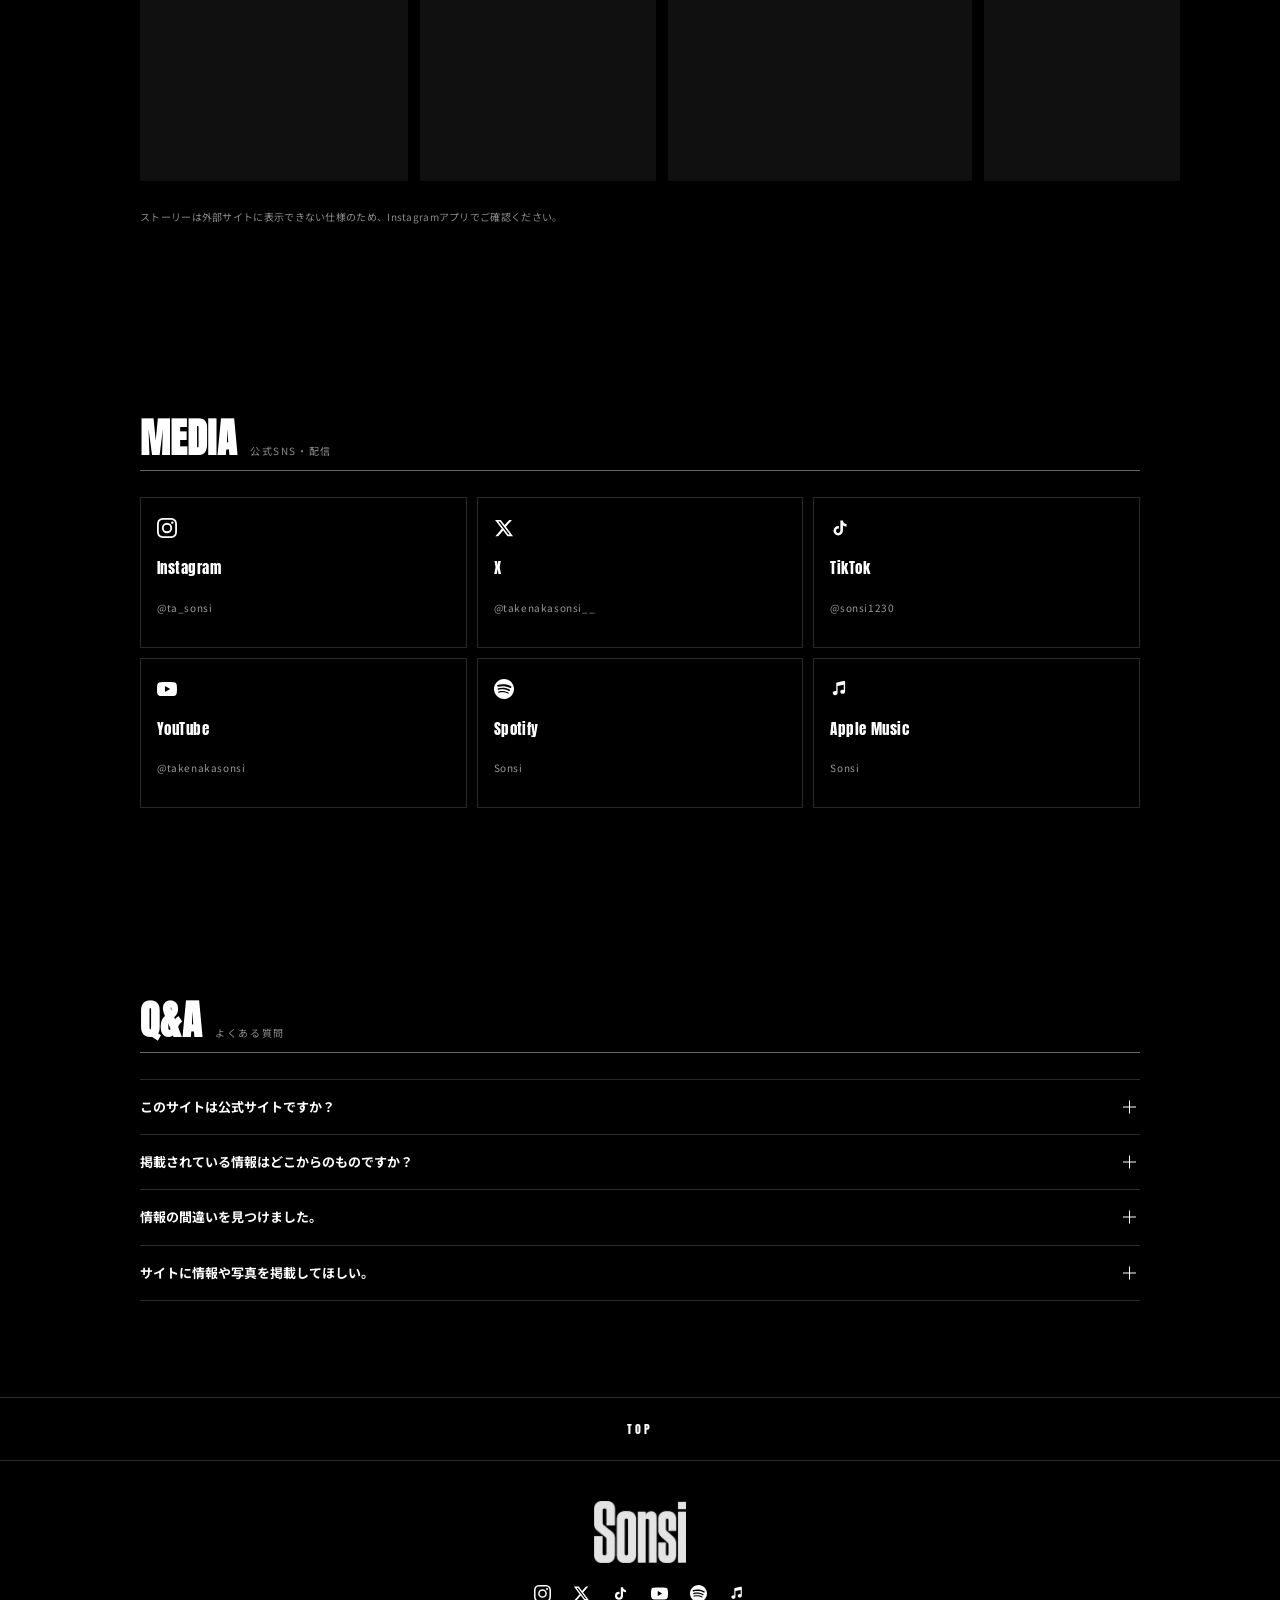
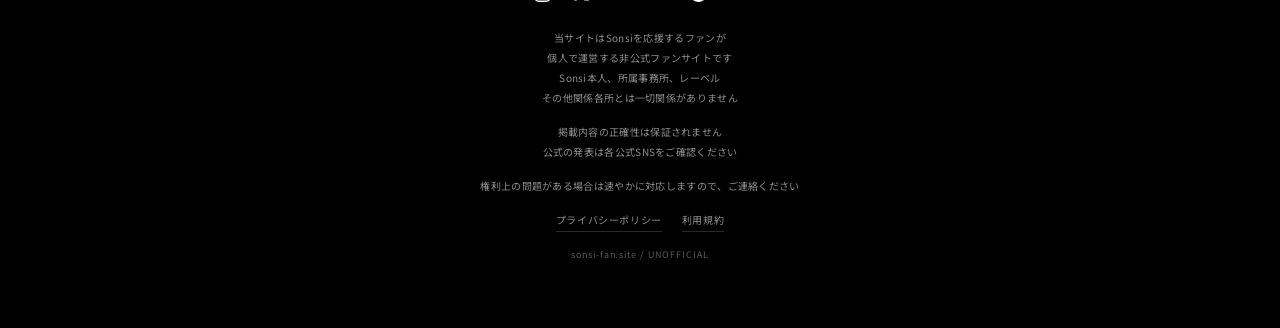
==== commit e03a15b4: "Add files via upload" ====
--- a/index.html
+++ b/index.html
@@ -22,6 +22,8 @@
 
 <link rel="icon" href="favicon.png">
 <link rel="apple-touch-icon" href="apple-touch-icon.png">
+<link rel="manifest" href="site.webmanifest">
+<meta name="apple-mobile-web-app-title" content="Sonsi">
 
 <link rel="preconnect" href="https://fonts.googleapis.com">
 <link rel="preconnect" href="https://fonts.gstatic.com" crossorigin>
@@ -188,6 +190,10 @@
   <p class="foot__disc">
     権利上の問題がある場合は速やかに対応しますので、ご連絡ください
   </p>
+  <p class="foot__links">
+    <a href="/privacy.html">プライバシーポリシー</a>
+    <a href="/terms.html">利用規約</a>
+  </p>
   <p class="foot__copy">sonsi-fan.site / UNOFFICIAL</p>
 </footer>
 
--- a/style.css
+++ b/style.css
@@ -392,7 +392,7 @@
    ============================================================ */
 .board__auth{margin-bottom:22px}
 .board__lead{font-size:12px;color:var(--muted);margin:0 0 16px}
-.board__login{display:grid;gap:10px;max-width:340px}
+.board__login{display:flex;gap:10px}
 .board__me{display:flex;align-items:center;gap:10px}
 .board__me img,.board__noavatar{width:30px;height:30px;border-radius:50%;background:#1c1c1c;flex:none}
 .board__myname{font-size:13px;font-weight:500}
@@ -431,9 +431,7 @@
 
 .board__rule{font-size:10px;color:var(--muted);line-height:1.9;margin-top:24px}
 
-@media (min-width:768px){
-  .board__login{max-width:340px}
-}
+
 
 
 /* ============================================================
@@ -708,3 +706,135 @@
 
 @media (min-width:768px){ .upd__rail{--card-h:520px} }
 @media (prefers-reduced-motion:reduce){ .upd__new{animation:none} }
+
+/* ============================================================
+   Googleログインボタン（Google公式・ダークテーマ）
+   ブランドガイドラインに沿ったスタイルのため、変更しないこと
+   ============================================================ */
+.gsi-material-button {
+  -moz-user-select: none;
+  -webkit-user-select: none;
+  -ms-user-select: none;
+  -webkit-appearance: none;
+  background-color: #131314;
+  background-image: none;
+  border: 1px solid #8E918F;
+  -webkit-border-radius: 20px;
+  border-radius: 20px;
+  -webkit-box-sizing: border-box;
+  box-sizing: border-box;
+  color: #e3e3e3;
+  cursor: pointer;
+  font-family: 'Roboto', arial, sans-serif;
+  font-size: 14px;
+  height: 40px;
+  letter-spacing: 0.25px;
+  outline: none;
+  overflow: hidden;
+  padding: 0 12px;
+  position: relative;
+  text-align: center;
+  -webkit-transition: background-color .218s, border-color .218s, box-shadow .218s;
+  transition: background-color .218s, border-color .218s, box-shadow .218s;
+  vertical-align: middle;
+  white-space: nowrap;
+  width: auto;
+  max-width: 400px;
+  min-width: min-content;
+}
+.gsi-material-button .gsi-material-button-icon {
+  height: 20px;
+  margin-right: 12px;
+  min-width: 20px;
+  width: 20px;
+}
+.gsi-material-button .gsi-material-button-content-wrapper {
+  -webkit-align-items: center;
+  align-items: center;
+  display: flex;
+  -webkit-flex-direction: row;
+  flex-direction: row;
+  -webkit-flex-wrap: nowrap;
+  flex-wrap: nowrap;
+  height: 100%;
+  justify-content: space-between;
+  position: relative;
+  width: 100%;
+}
+.gsi-material-button .gsi-material-button-contents {
+  -webkit-flex-grow: 1;
+  flex-grow: 1;
+  font-family: 'Roboto', arial, sans-serif;
+  font-weight: 500;
+  overflow: hidden;
+  text-overflow: ellipsis;
+  vertical-align: top;
+}
+.gsi-material-button .gsi-material-button-state {
+  -webkit-transition: opacity .218s;
+  transition: opacity .218s;
+  bottom: 0;
+  left: 0;
+  opacity: 0;
+  position: absolute;
+  right: 0;
+  top: 0;
+}
+.gsi-material-button:disabled {
+  cursor: default;
+  background-color: #13131461;
+  border-color: #8E918F1f;
+}
+.gsi-material-button:disabled .gsi-material-button-state {
+  background-color: #e3e3e31f;
+}
+.gsi-material-button:disabled .gsi-material-button-contents,
+.gsi-material-button:disabled .gsi-material-button-icon {
+  opacity: 38%;
+}
+.gsi-material-button:not(:disabled):active .gsi-material-button-state,
+.gsi-material-button:not(:disabled):focus .gsi-material-button-state {
+  background-color: white;
+  opacity: 12%;
+}
+.gsi-material-button:not(:disabled):hover {
+  -webkit-box-shadow: 0 1px 2px 0 rgba(60, 64, 67, .30), 0 1px 3px 1px rgba(60, 64, 67, .15);
+  box-shadow: 0 1px 2px 0 rgba(60, 64, 67, .30), 0 1px 3px 1px rgba(60, 64, 67, .15);
+}
+.gsi-material-button:not(:disabled):hover .gsi-material-button-state {
+  background-color: white;
+  opacity: 8%;
+}
+
+/* ============================================================
+   規約・ポリシーページ
+   ============================================================ */
+.doc{
+  max-width:44em;margin:0 auto;padding:calc(var(--head-h) + 44px) var(--pad) 90px;
+}
+.doc h1{
+  font-family:var(--f-body);font-weight:700;font-size:clamp(20px,5.5vw,26px);
+  margin:0 0 20px;line-height:1.5;
+}
+.doc h2{
+  font-family:var(--f-body);font-weight:700;font-size:14px;
+  margin:38px 0 12px;padding-bottom:9px;border-bottom:1px solid var(--line);
+}
+.doc p{margin:0 0 14px;font-size:13px;line-height:2;font-weight:500}
+.doc ul{margin:0 0 14px;padding-left:1.25em}
+.doc li{font-size:13px;line-height:2;font-weight:500;margin-bottom:4px}
+.doc__lead{color:var(--muted);font-weight:400!important}
+.doc__contact{
+  border:1px solid var(--line);padding:14px 16px;color:var(--muted);font-weight:400!important;
+}
+.doc__date{margin-top:40px;font-size:11px;color:var(--muted);font-weight:400!important}
+.doc__back{margin-top:34px;padding-top:24px;border-top:1px solid var(--line)}
+.doc__back a{
+  font-family:var(--f-disp);font-size:13px;letter-spacing:.06em;
+  border-bottom:1px solid var(--fg);padding-bottom:3px;
+}
+
+.foot__links{display:flex;justify-content:center;gap:20px;margin:0 0 14px}
+.foot__links a{font-size:10px;color:var(--muted);letter-spacing:.06em;
+  border-bottom:1px solid var(--line);padding-bottom:2px}
+.foot__links a:hover{color:#fff}
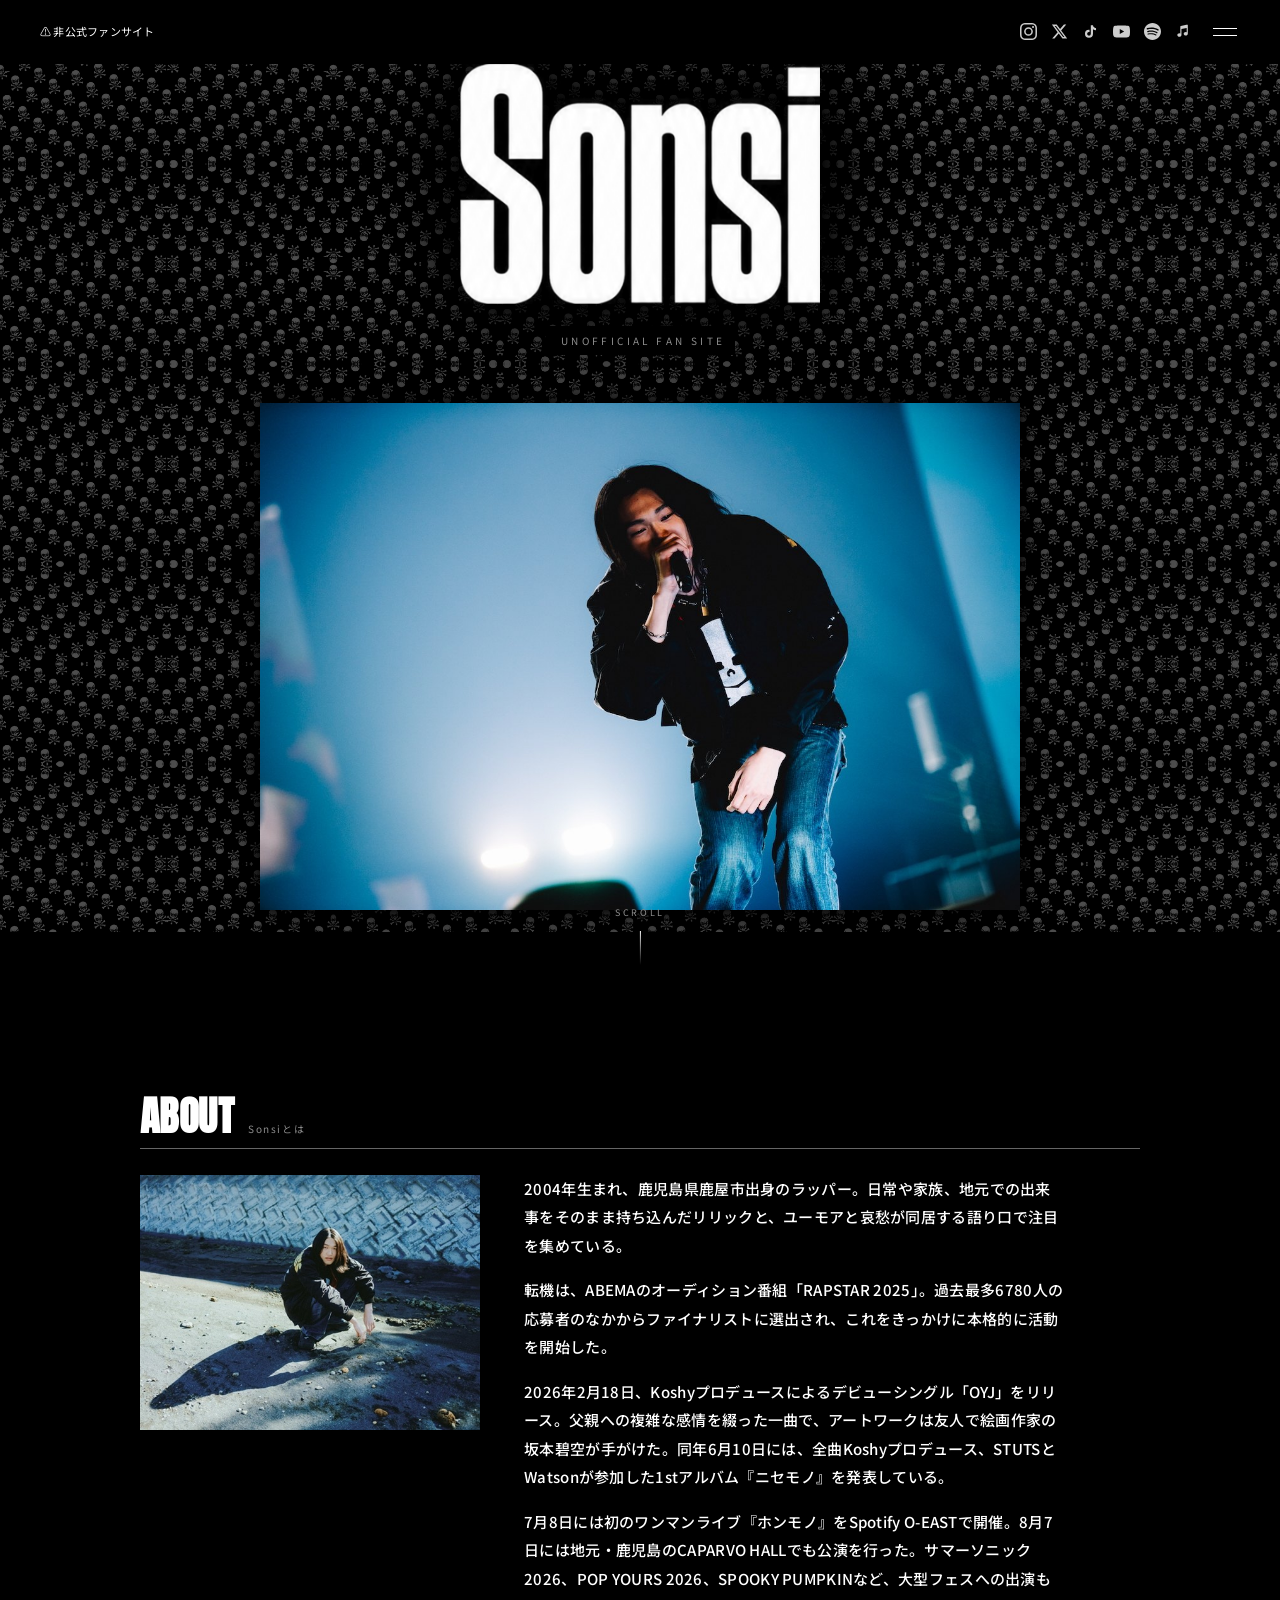
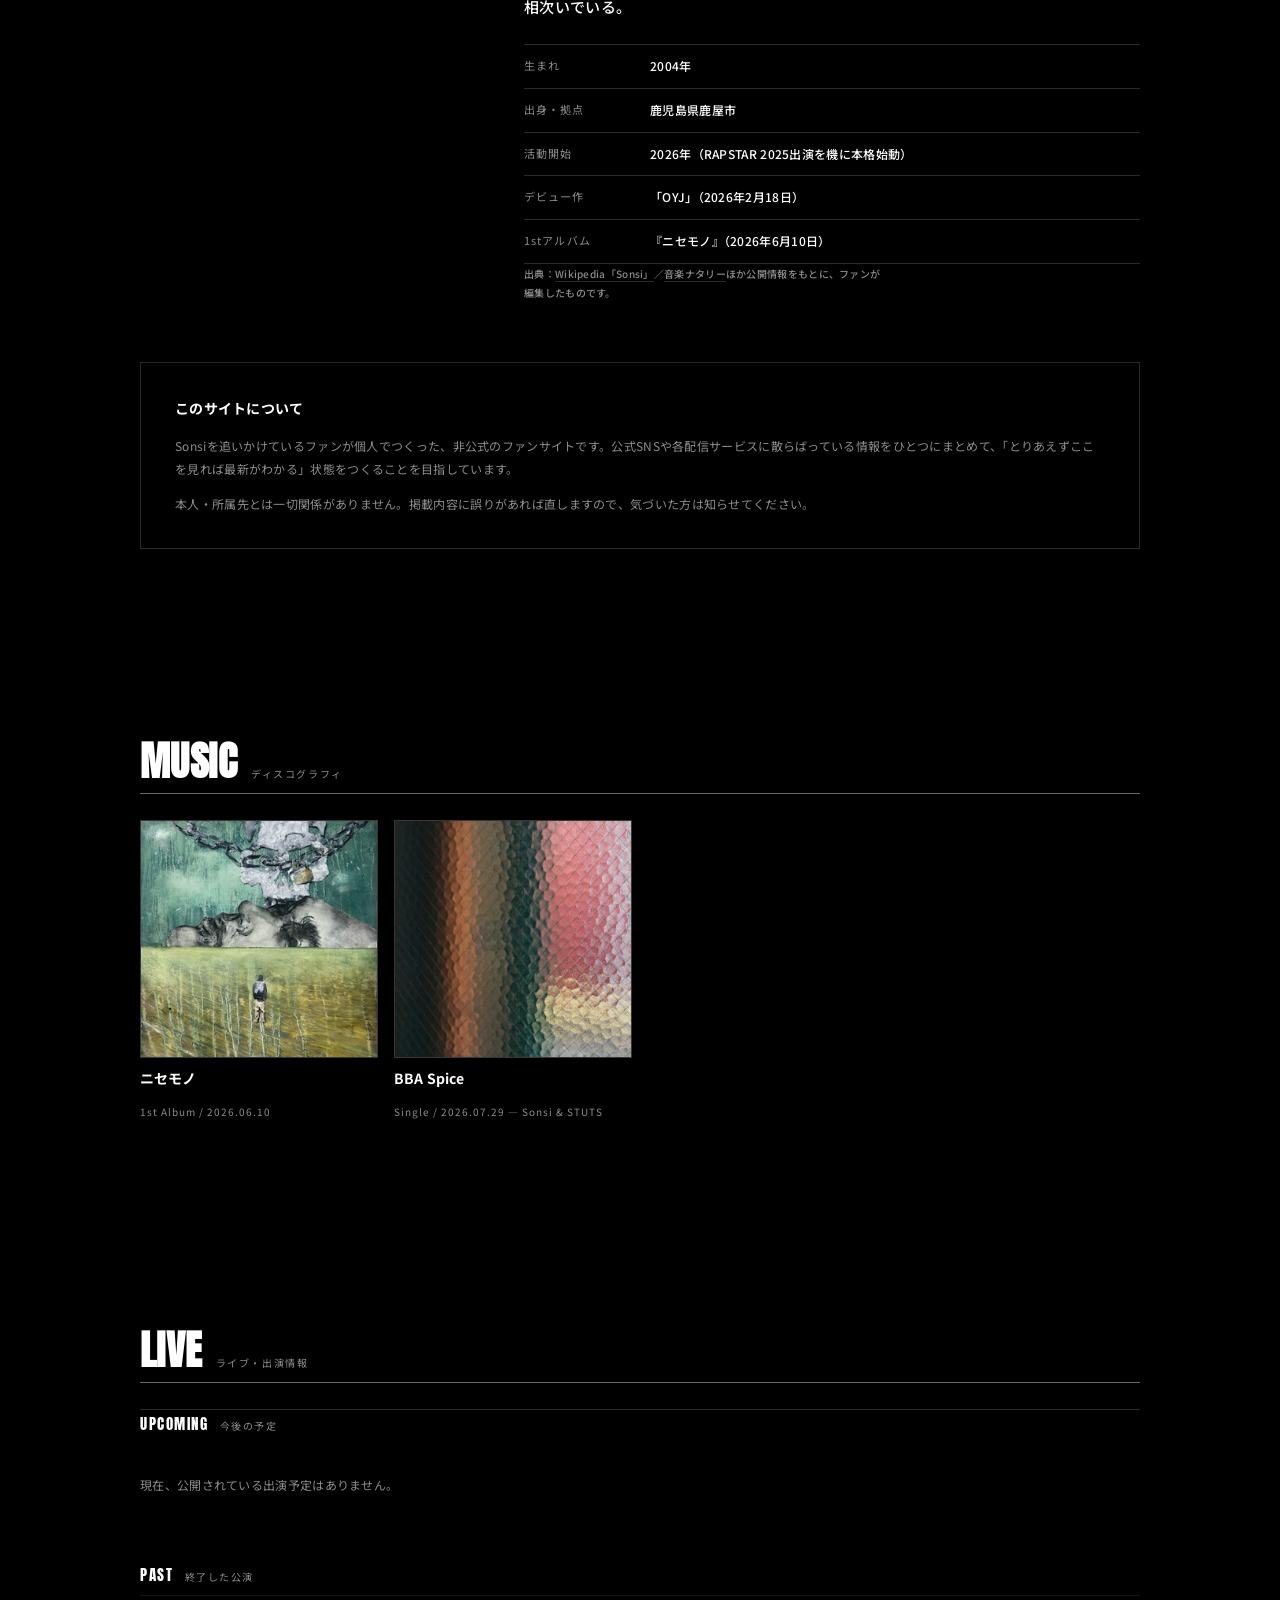
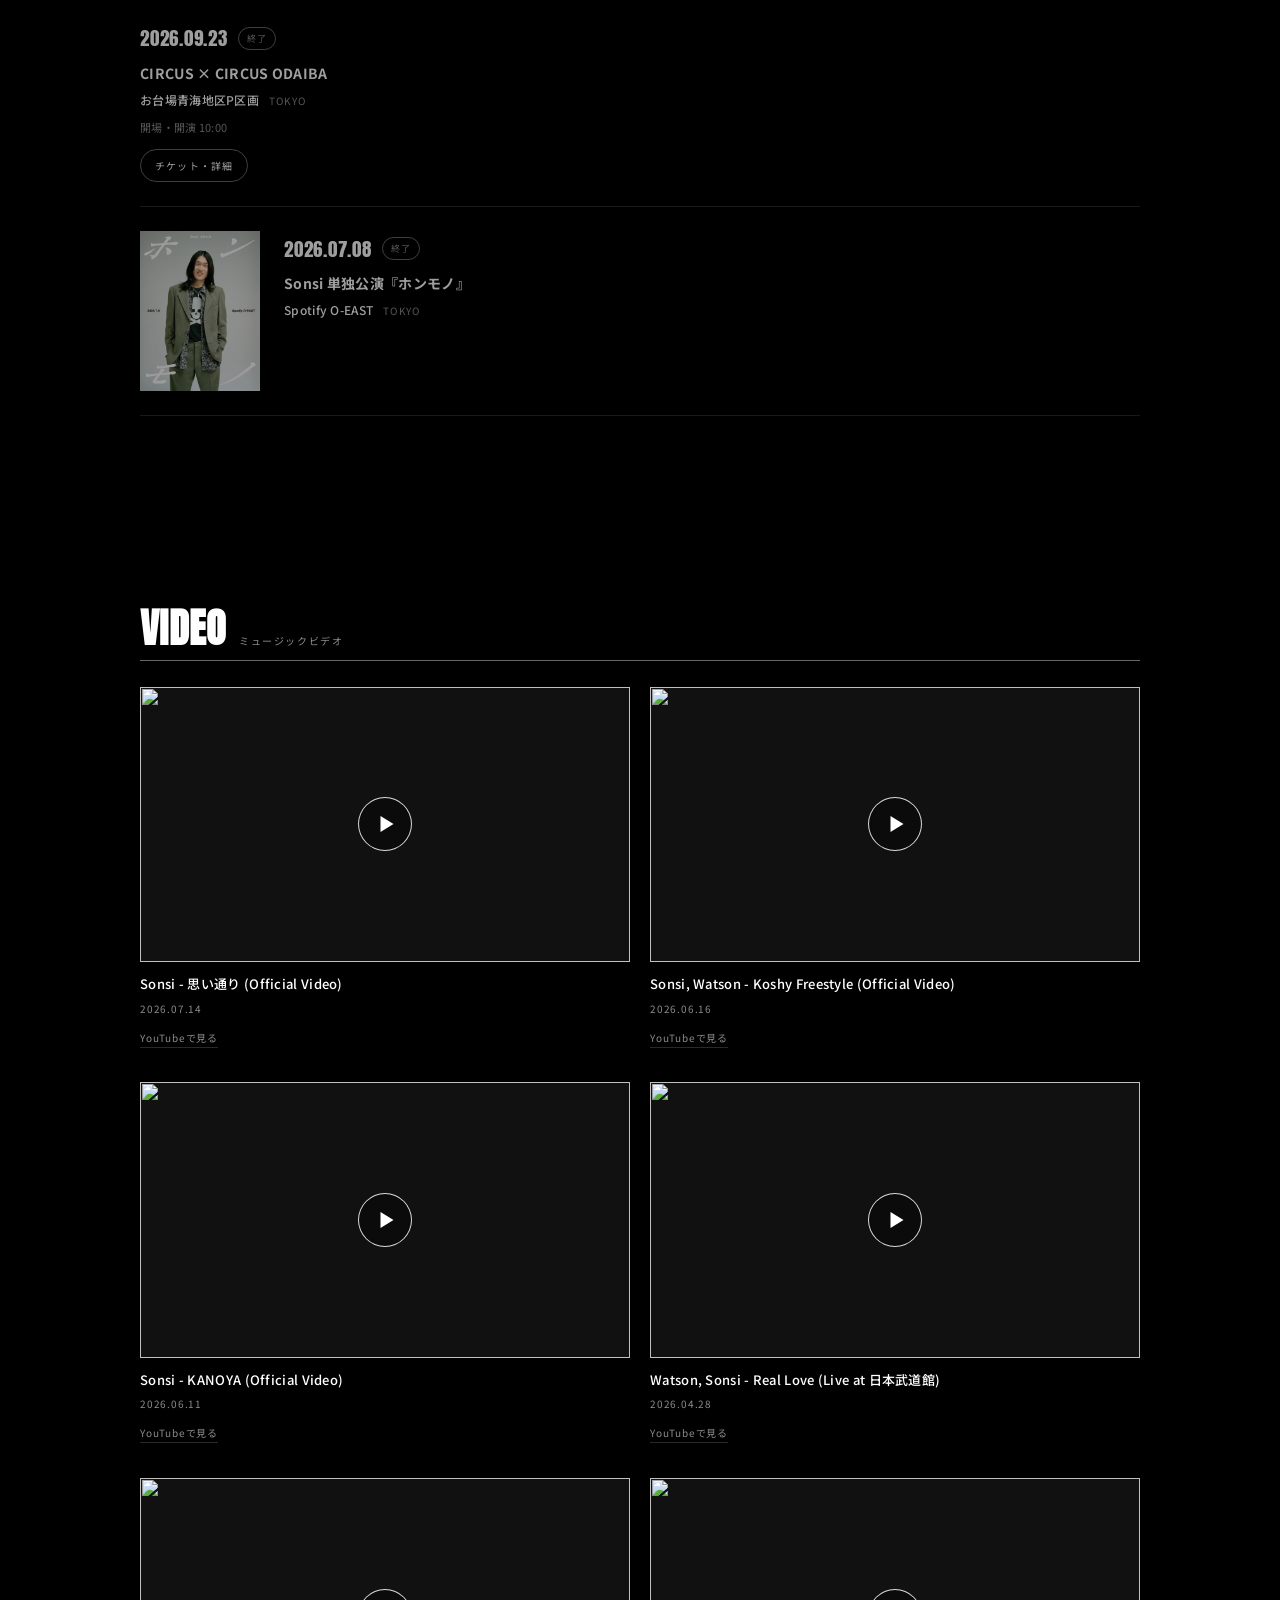
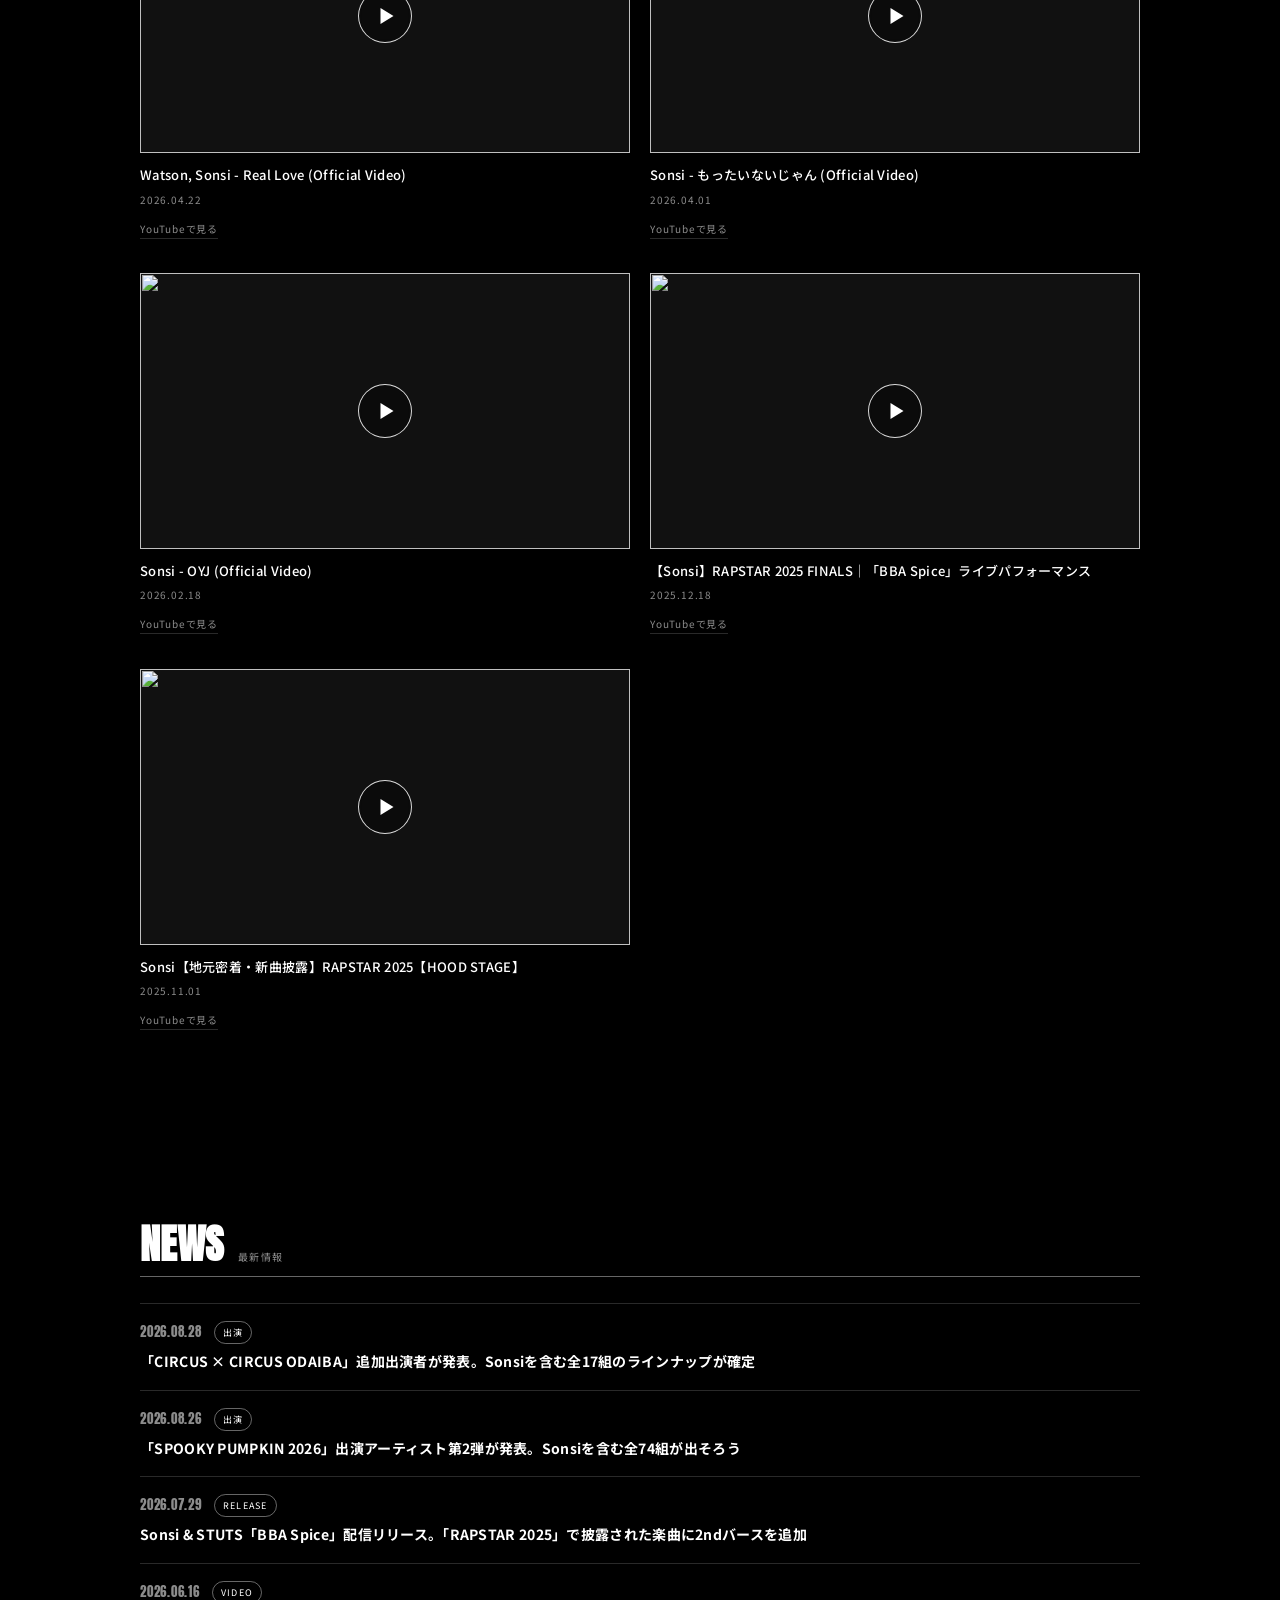
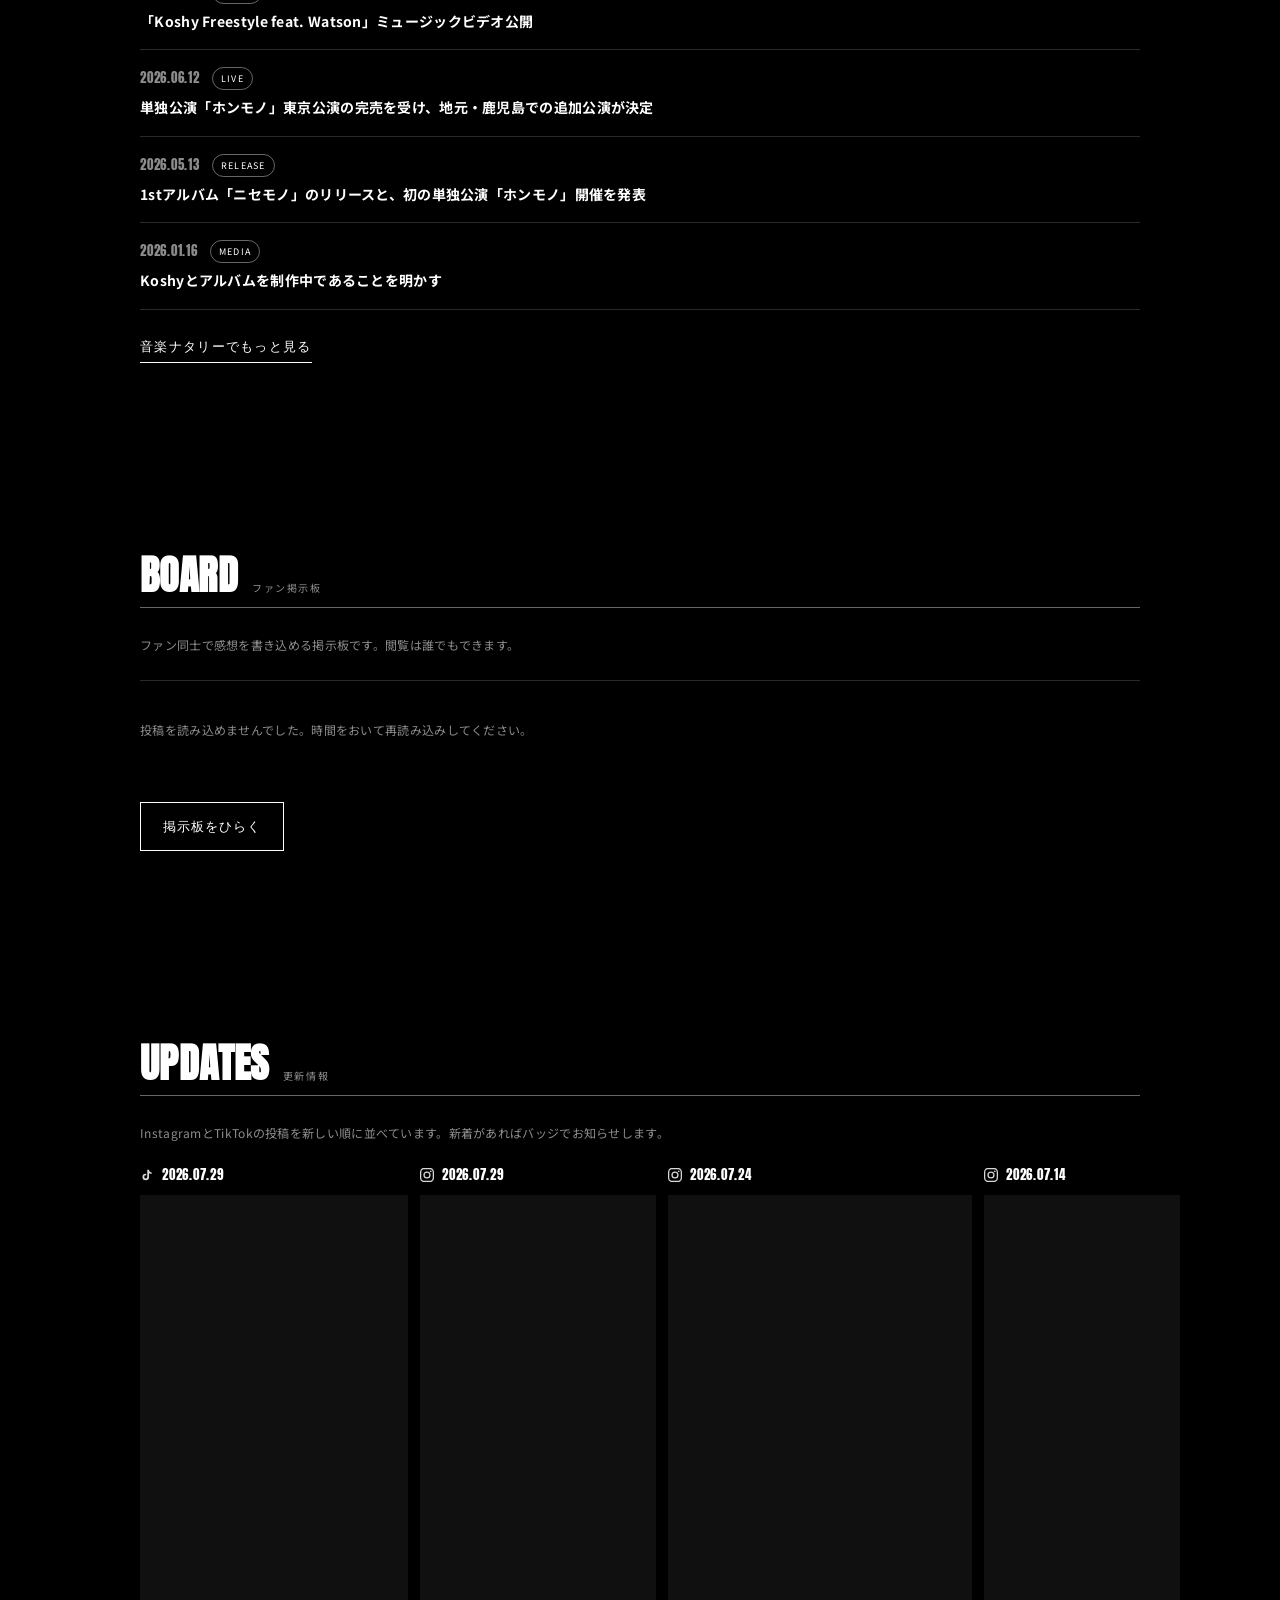
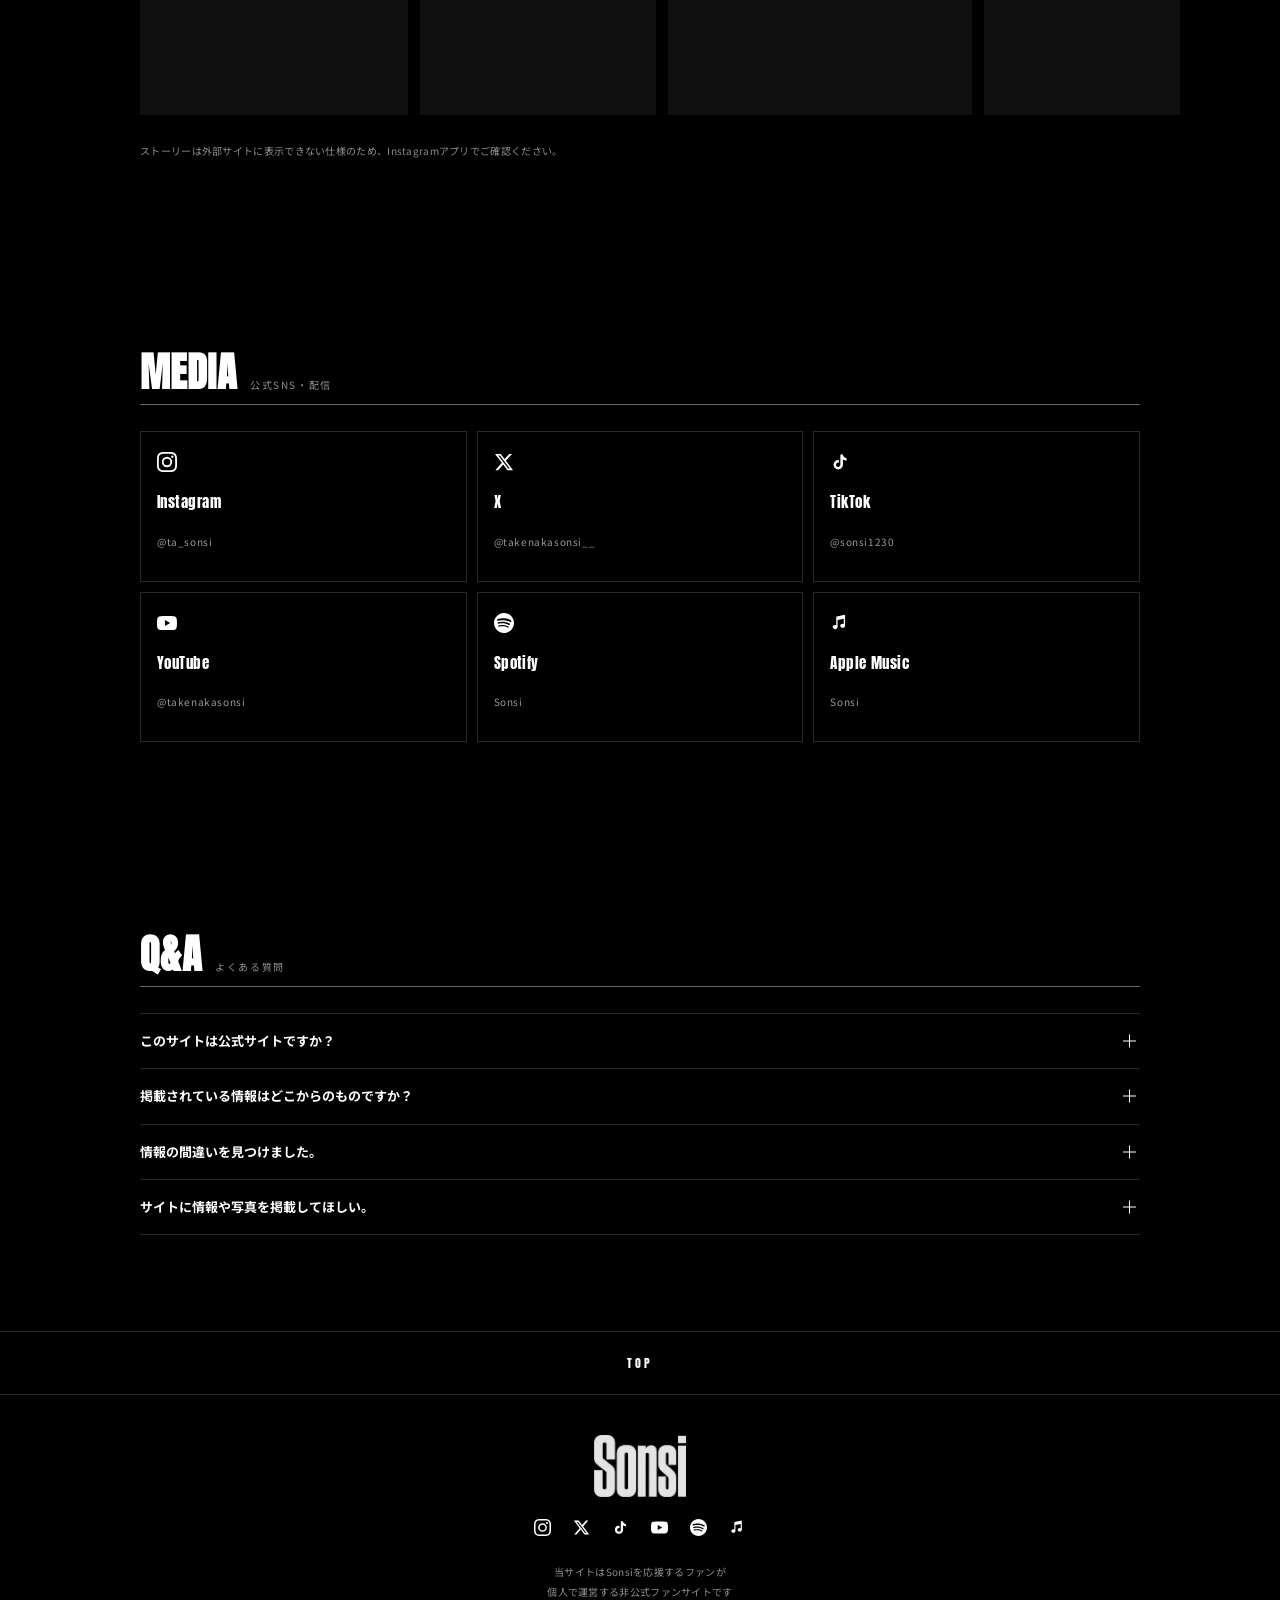
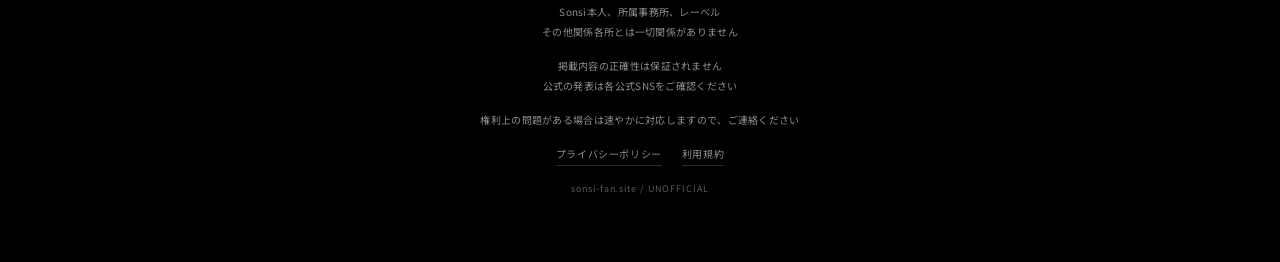
==== commit ea5f0bc2: "Add files via upload" ====
--- a/index.html
+++ b/index.html
@@ -60,7 +60,7 @@
     <a href="#live">LIVE<span class="ja">ライブ</span></a>
     <a href="#video">VIDEO<span class="ja">映像</span></a>
     <a href="#news">NEWS<span class="ja">最新情報</span></a>
-    <a href="#board">BOARD<span class="ja">ファン掲示板</span></a>
+    <a href="/board">BOARD<span class="ja">ファン掲示板</span></a>
     <a href="#updates">UPDATES<span class="ja">更新情報</span></a>
     <a href="#media">MEDIA<span class="ja">SNS</span></a>
     <a href="#qa">Q&amp;A<span class="ja">よくある質問</span></a>
@@ -135,20 +135,11 @@
 </section>
 
 <!-- ===== BOARD ===== -->
-<section class="sec" id="board">
+<section class="sec" id="board" data-limit="3">
   <div class="sec__head"><h2>BOARD</h2><span class="ja">ファン掲示板</span></div>
-  <div id="boardAuth" class="board__auth"></div>
-  <div id="boardForm" class="board__form" hidden>
-    <textarea id="boardInput" class="board__input" rows="3" maxlength="600"
-      placeholder="いま聴いてる曲、ライブの感想、なんでも。"></textarea>
-    <div class="board__formfoot">
-      <span id="boardCount" class="board__count">0 / 500</span>
-      <button id="boardSubmit" class="board__submit">投稿する</button>
-    </div>
-  </div>
-  <p id="boardNotice" class="board__notice"></p>
+  <p class="board__lead">ファン同士で感想を書き込める掲示板です。閲覧は誰でもできます。</p>
   <div id="boardList" class="board__list"></div>
-  <p class="board__rule">誹謗中傷・個人情報・本人や関係者への迷惑になる投稿は削除します。</p>
+  <a class="board__open" href="/board">掲示板をひらく</a>
 </section>
 
 <!-- ===== UPDATES ===== -->
@@ -200,7 +191,7 @@
 <!-- ===== STICKY CTA ===== -->
 <div class="cta" id="cta">
   <a href="https://www.instagram.com/ta_sonsi" target="_blank" rel="noopener">最新はInstagram</a>
-  <a href="#board">掲示板を見る</a>
+  <a href="/board">掲示板を見る</a>
 </div>
 
 <!-- ===== MODAL ===== -->
--- a/style.css
+++ b/style.css
@@ -838,3 +838,16 @@
 .foot__links a{font-size:10px;color:var(--muted);letter-spacing:.06em;
   border-bottom:1px solid var(--line);padding-bottom:2px}
 .foot__links a:hover{color:#fff}
+
+/* 掲示板：ホームからの導線と単独ページ */
+.board__open{
+  display:inline-block;margin-top:22px;font-family:var(--f-disp);font-size:13px;
+  letter-spacing:.08em;border:1px solid #fff;padding:11px 22px;
+  transition:background .2s,color .2s;
+}
+.board__open:hover{background:#fff;color:#000}
+.head__logo.is-static{position:static;opacity:1;pointer-events:auto}
+.head__back{font-size:11px;letter-spacing:.06em;color:var(--muted);
+  border-bottom:1px solid var(--line);padding-bottom:2px}
+.head__back:hover{color:#fff}
+main#board{padding-top:calc(var(--head-h) + 44px)}
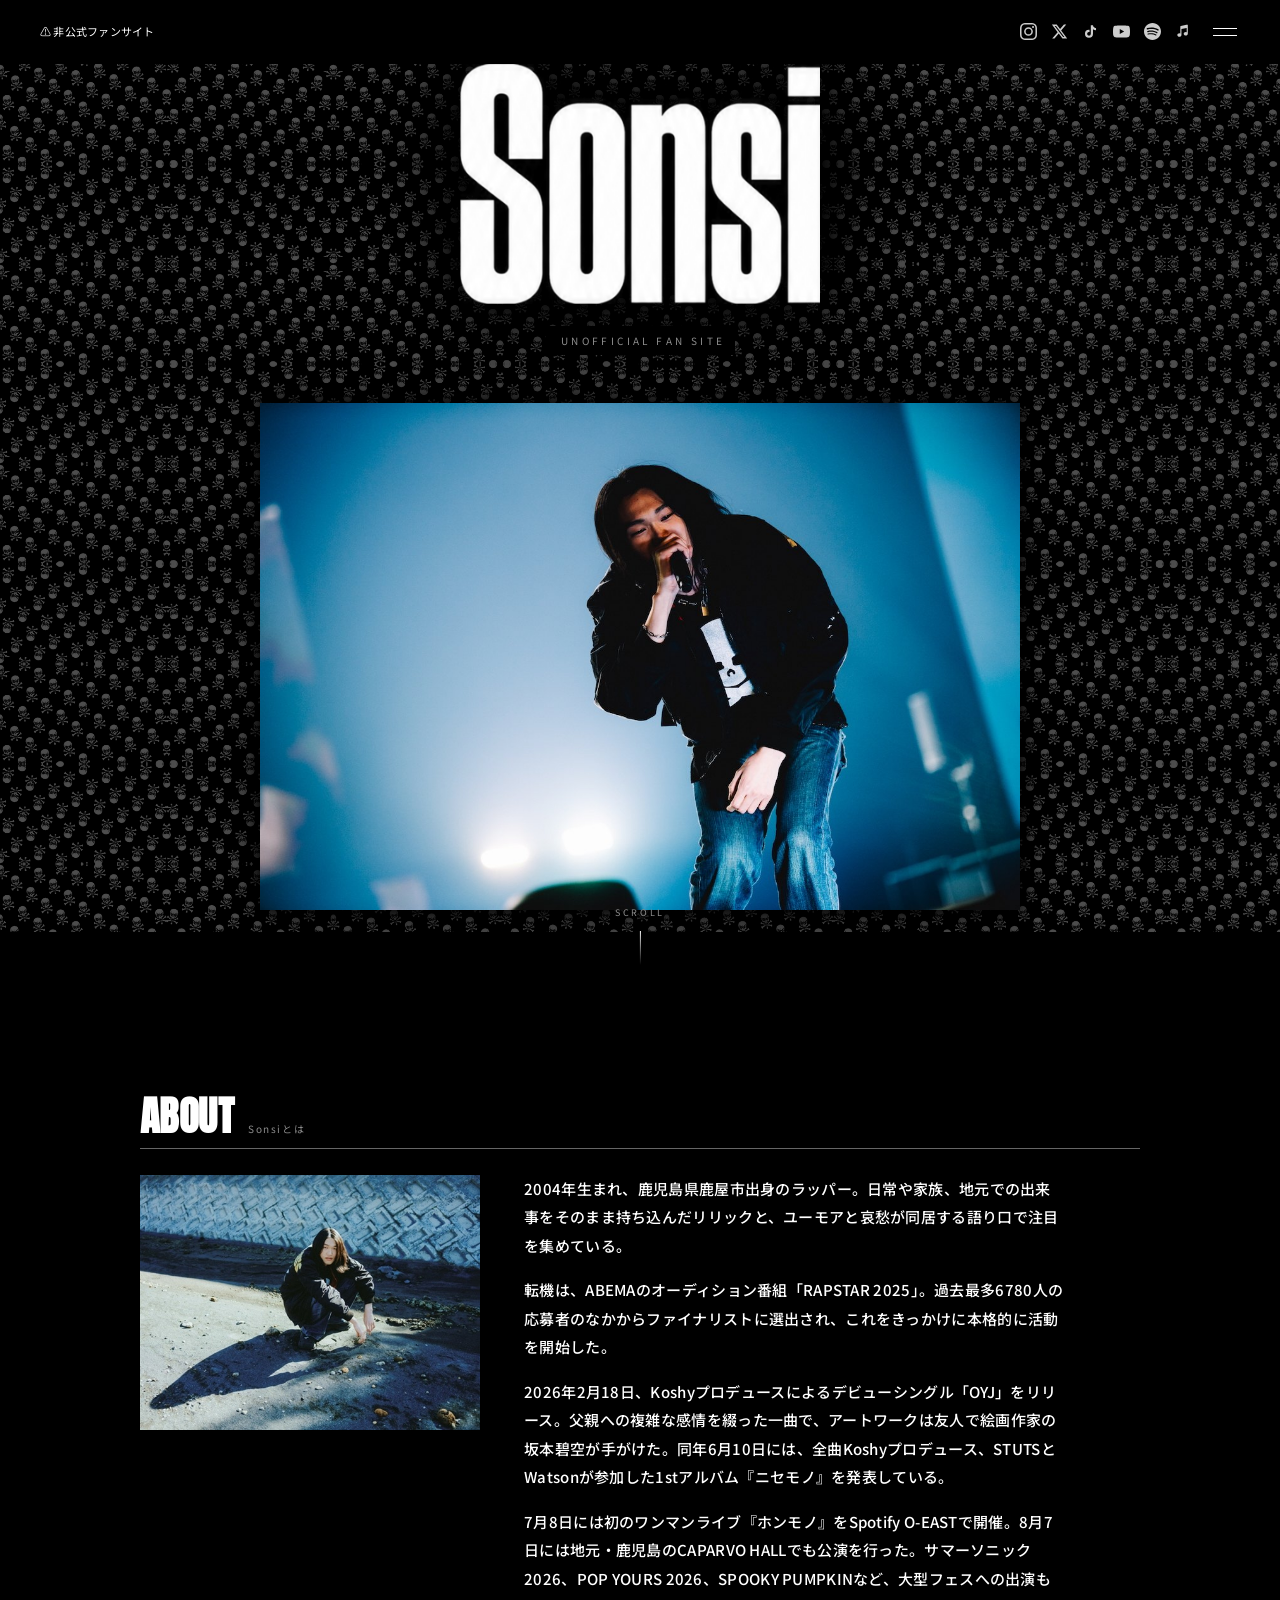
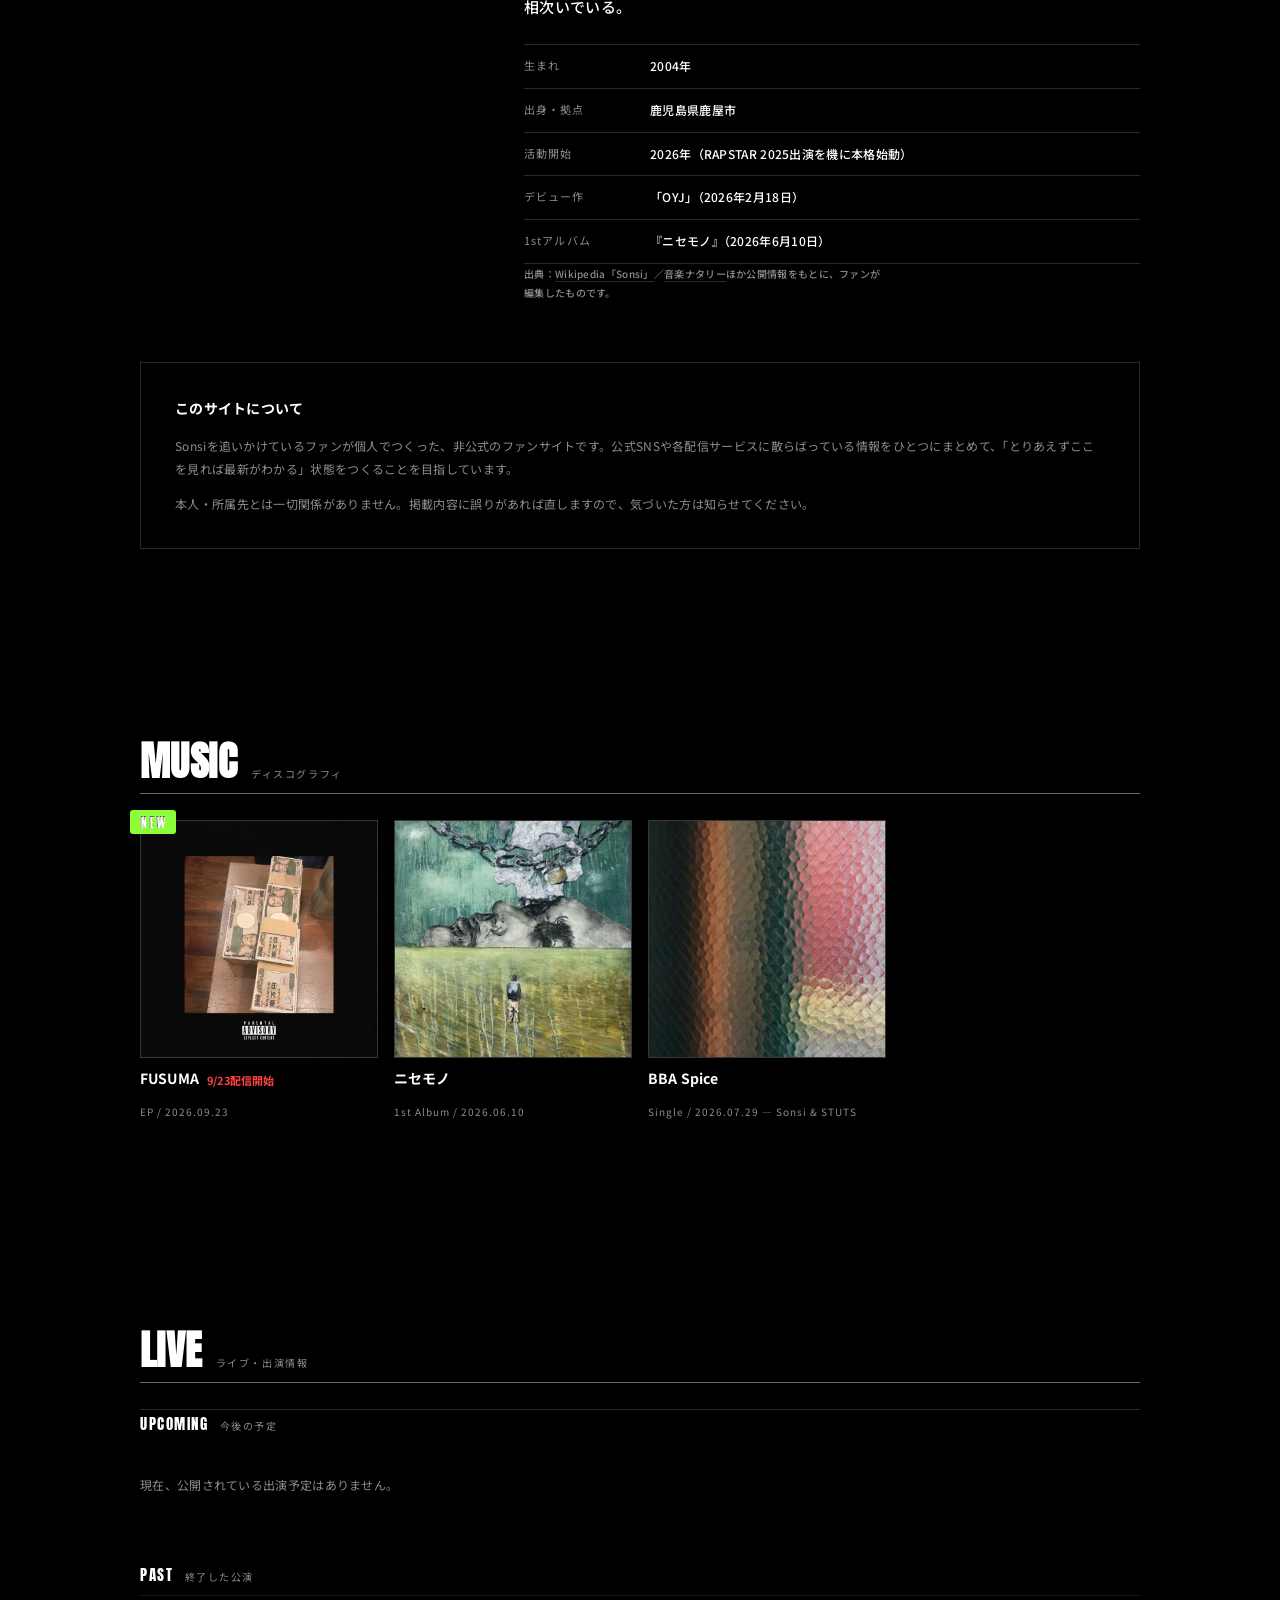
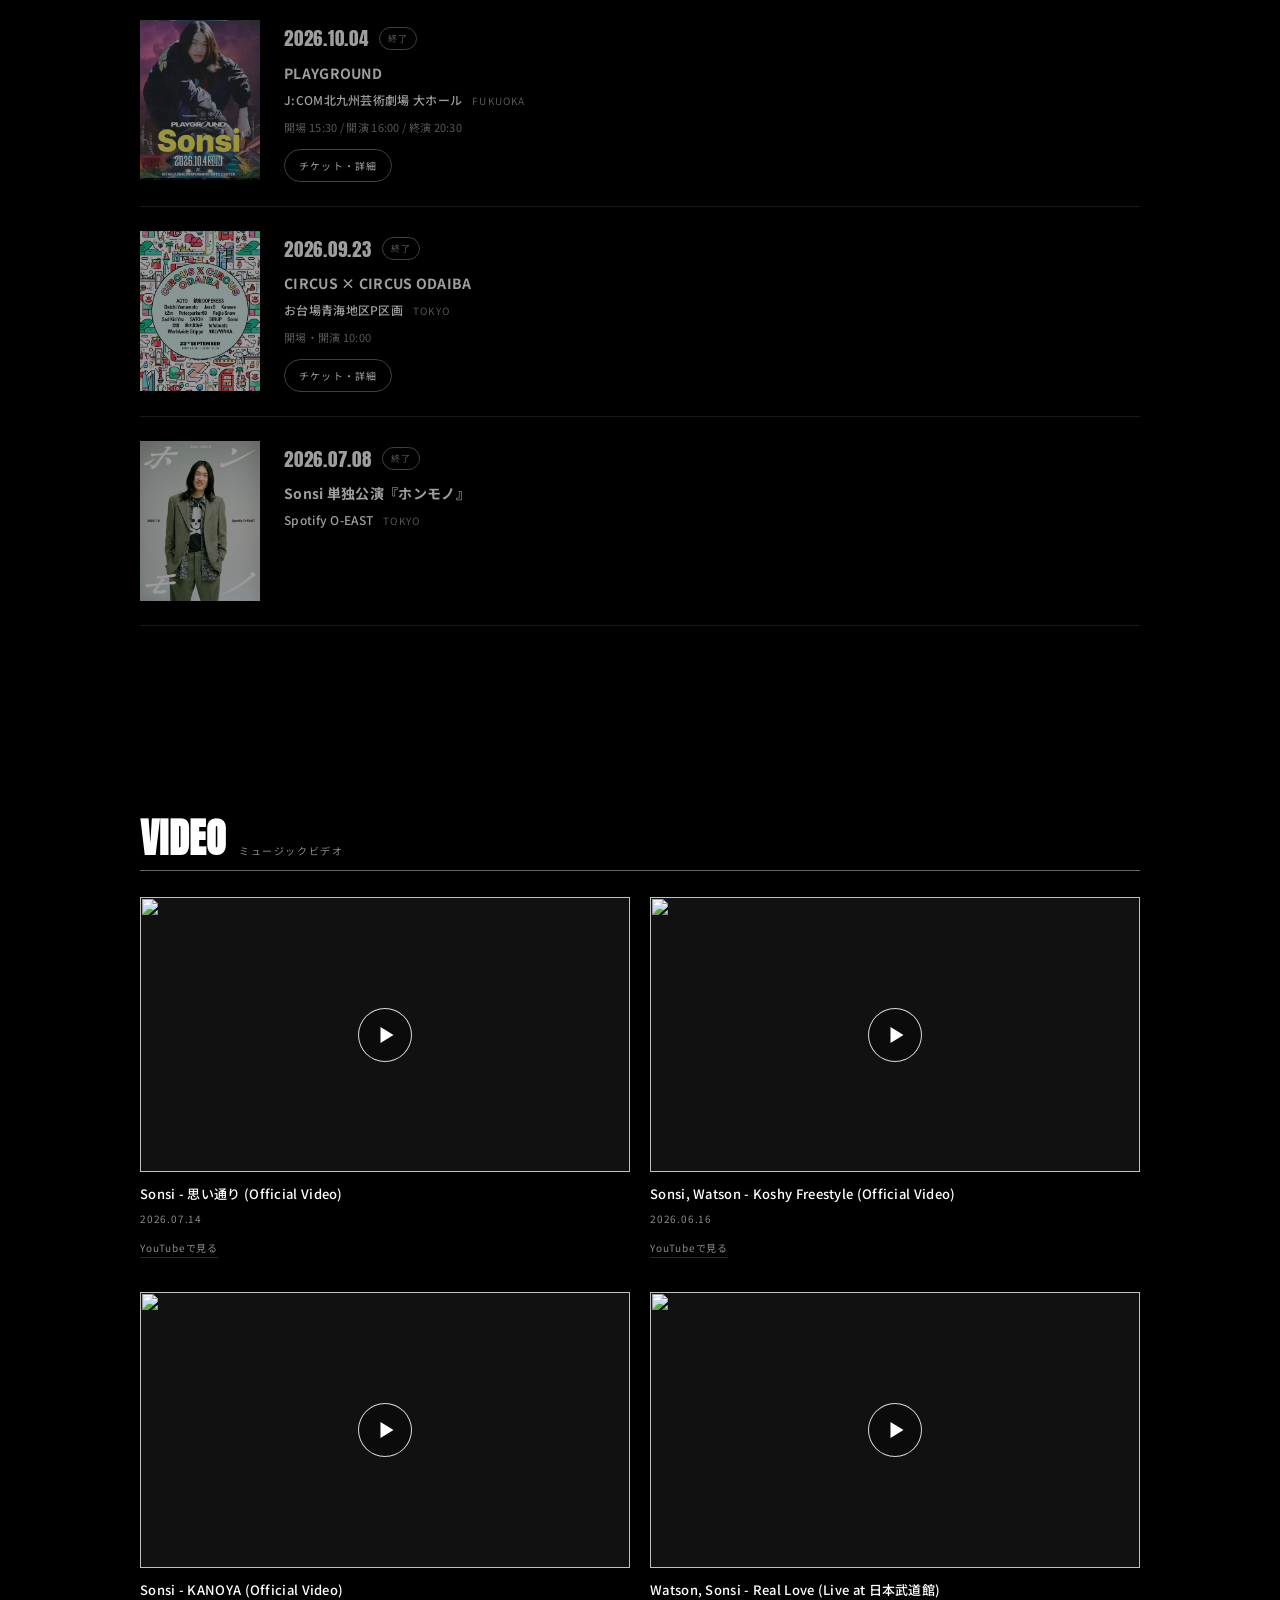
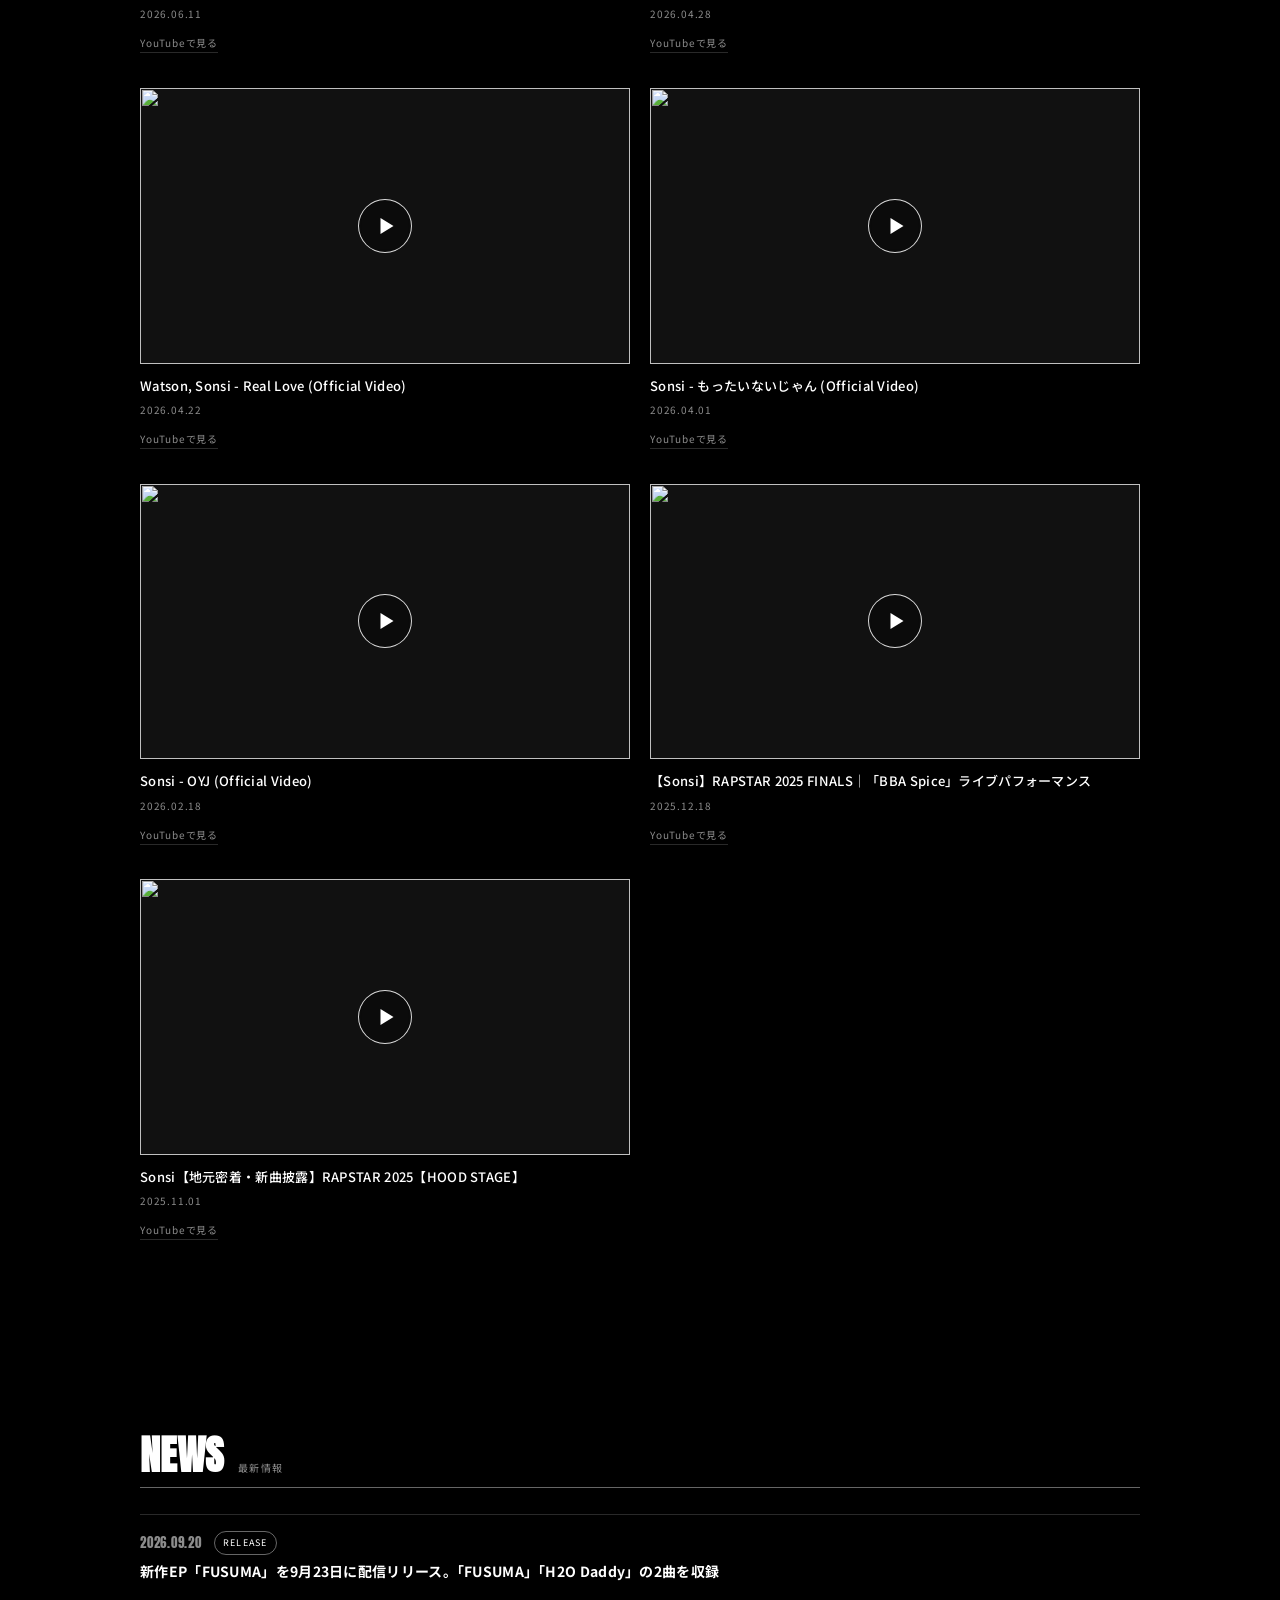
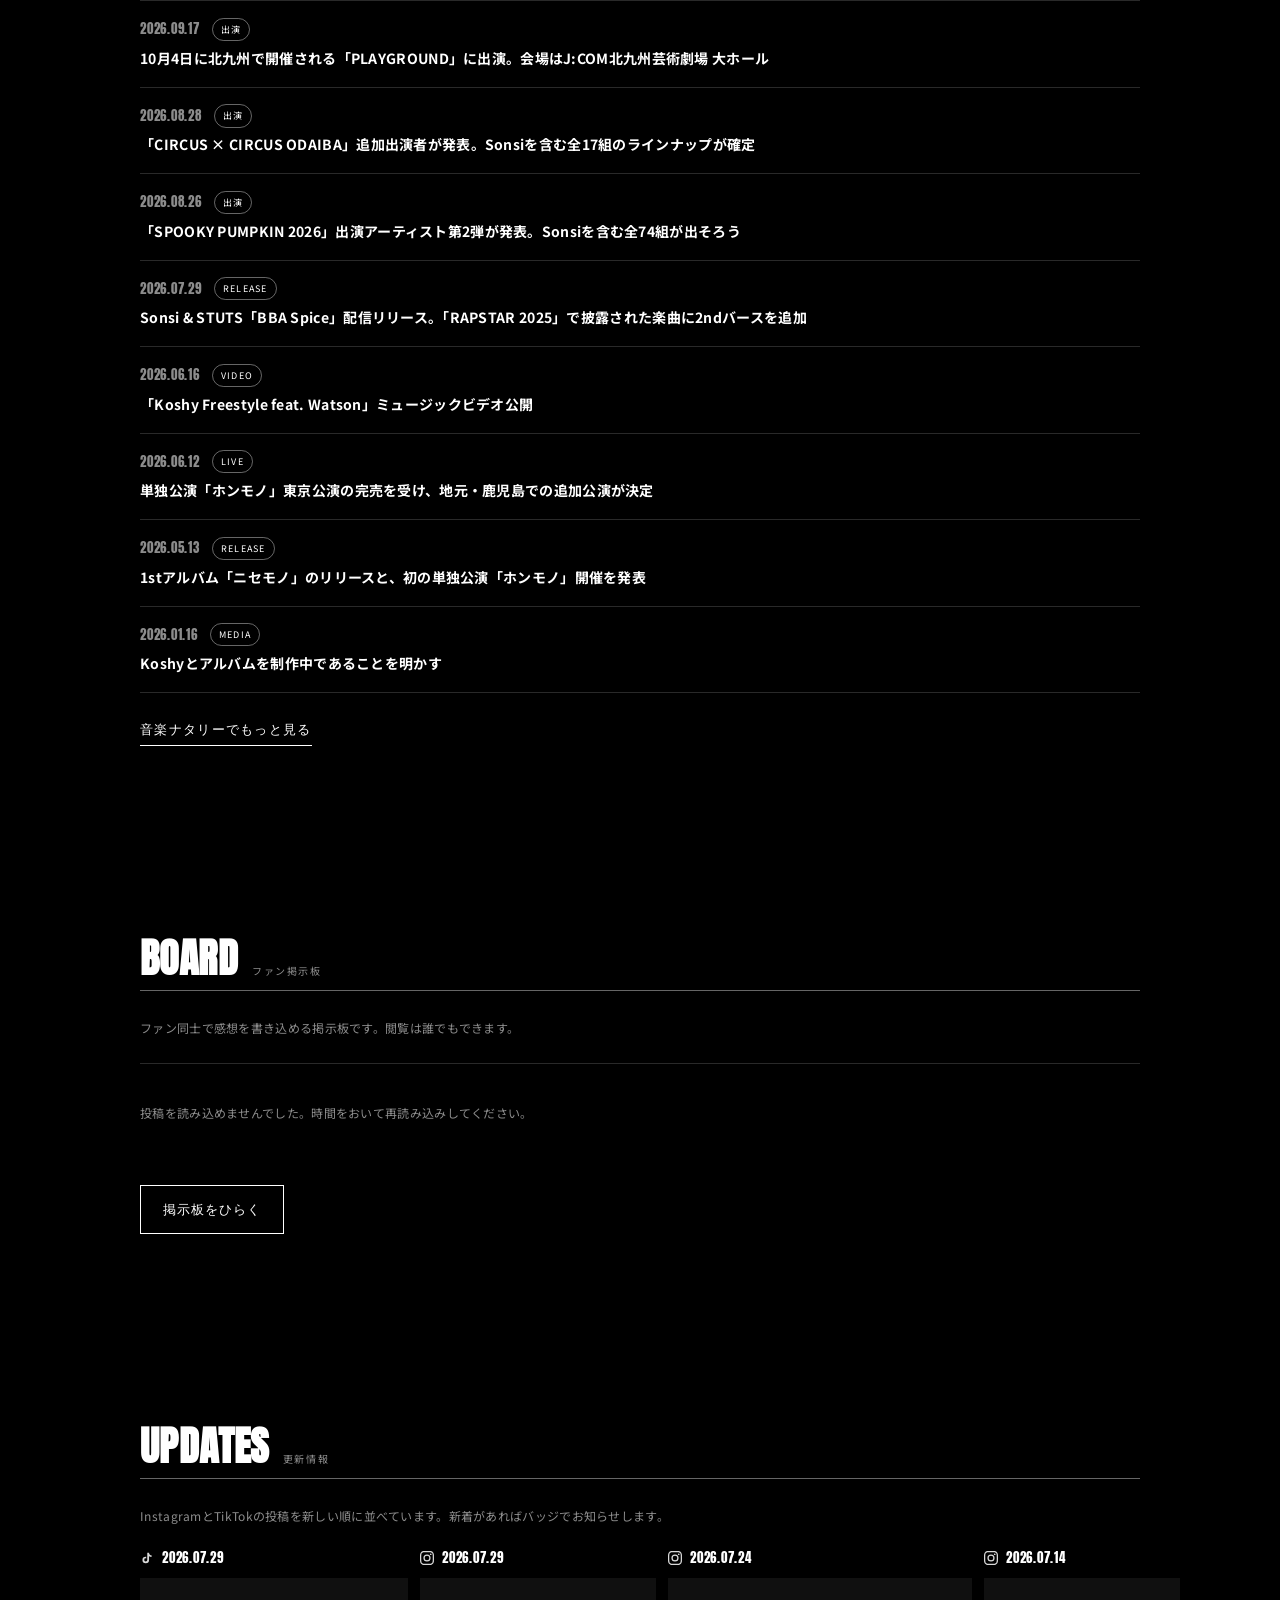
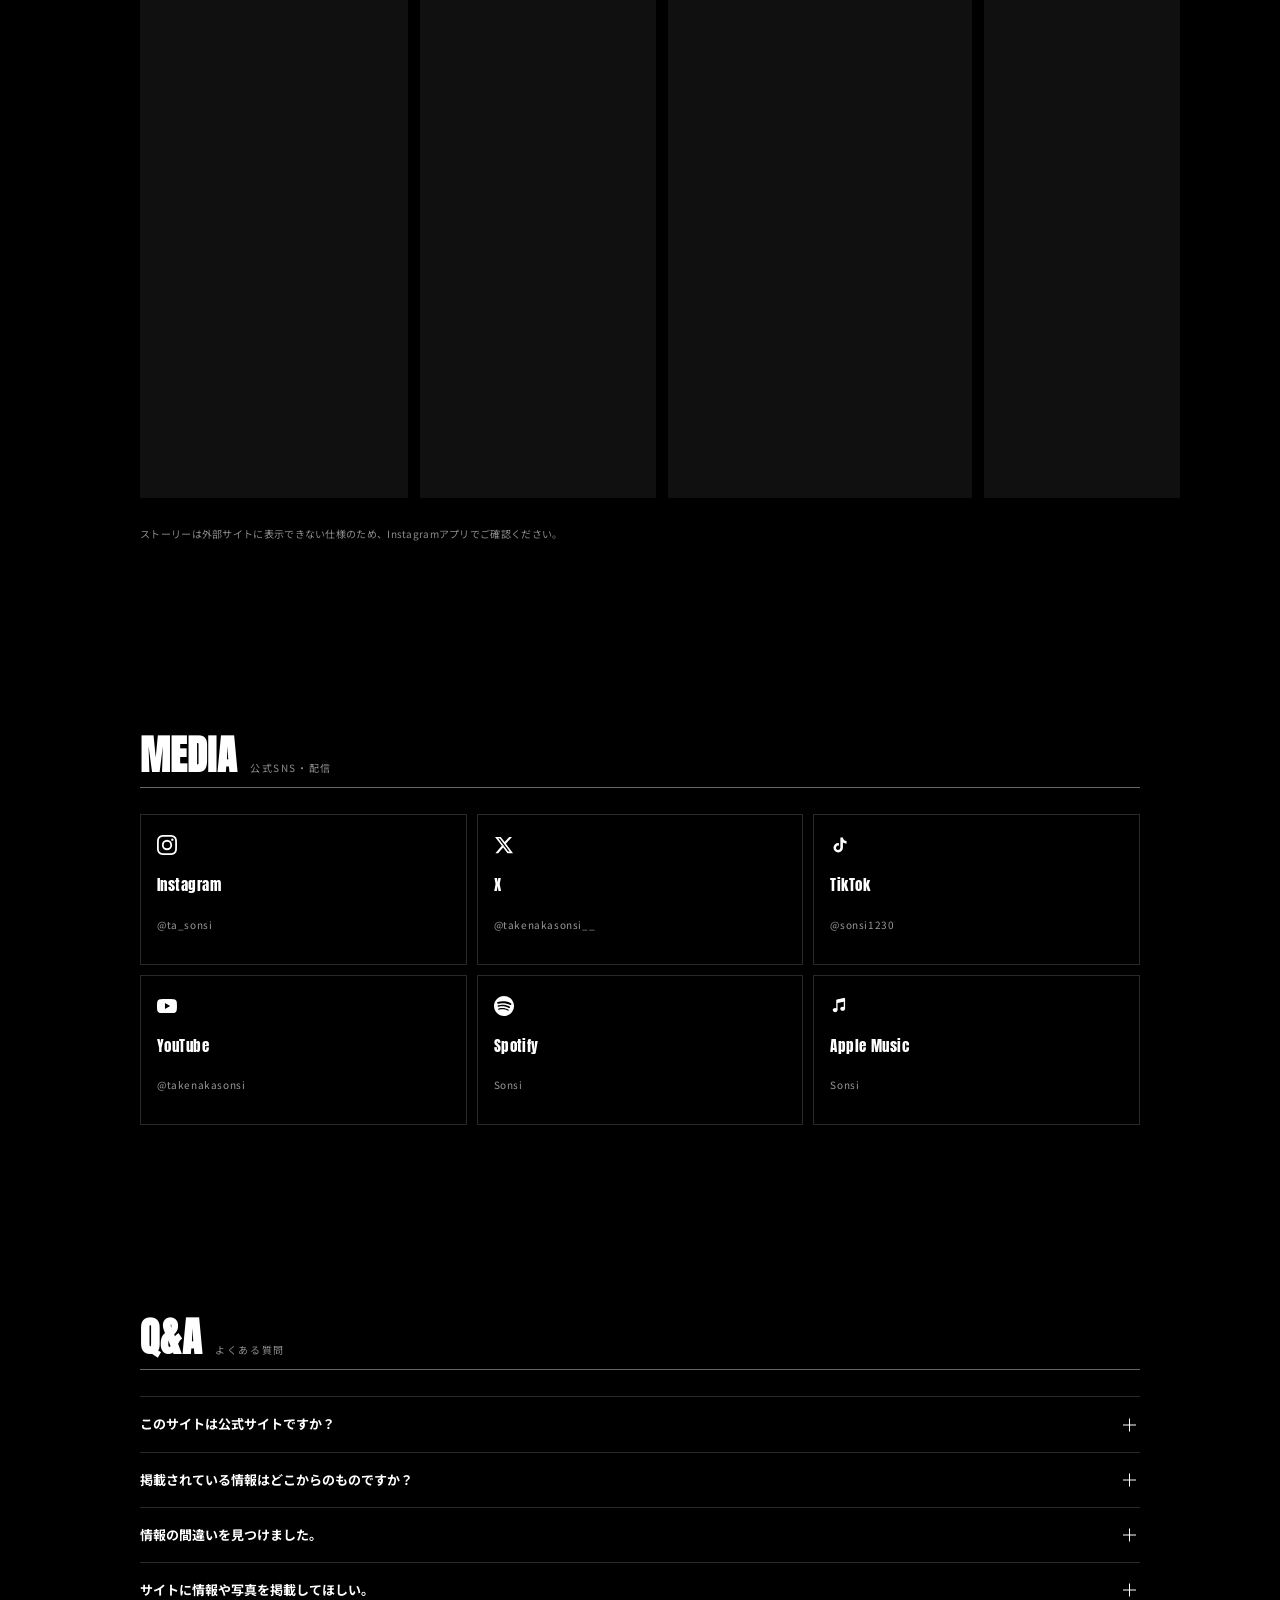
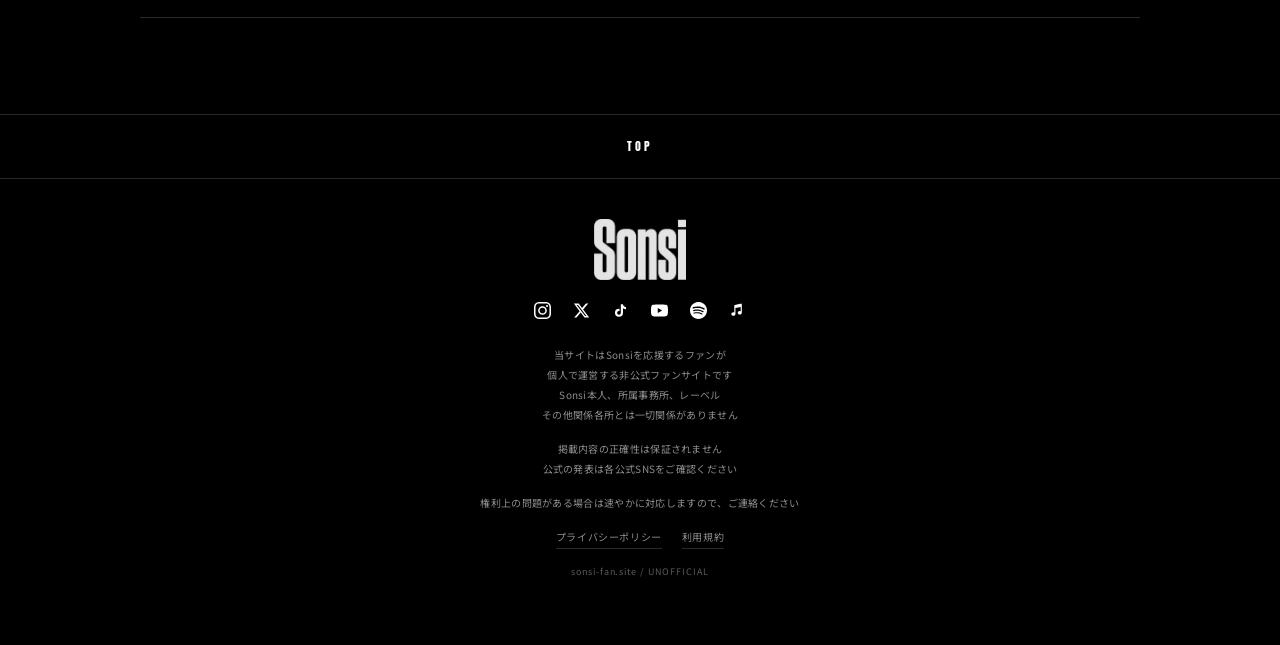
==== commit 2508f636: "Add files via upload" ====
--- a/index.html
+++ b/index.html
@@ -32,6 +32,21 @@
 <link rel="stylesheet" href="style.css?v=1">
 </head>
 <body class="is-locked">
+<!-- NEWバッジの文字を凹ませるフィルター（文字の上端から内側へ影を落とす） -->
+<svg width="0" height="0" style="position:absolute" aria-hidden="true" focusable="false">
+  <filter id="badgeInset" x="-10%" y="-20%" width="120%" height="140%">
+    <feOffset dx="0.5" dy="1.4" in="SourceAlpha" result="shifted"/>
+    <feGaussianBlur in="shifted" stdDeviation="0.55" result="blur"/>
+    <feComposite in="SourceAlpha" in2="blur" operator="out" result="edge"/>
+    <feFlood flood-color="#0d2a00" flood-opacity="0.9"/>
+    <feComposite in2="edge" operator="in" result="shadow"/>
+    <feMerge>
+      <feMergeNode in="SourceGraphic"/>
+      <feMergeNode in="shadow"/>
+    </feMerge>
+  </filter>
+</svg>
+
 
 <!-- ===== SPLASH ===== -->
 <div id="splash" aria-hidden="true">
--- a/style.css
+++ b/style.css
@@ -437,9 +437,9 @@
 /* ============================================================
    MUSIC — ジャケット / 曲順 / 配信カード
    ============================================================ */
-.disc__art{overflow:hidden;padding:0}
+.disc__art{overflow:visible;padding:0}
 .disc__art img{width:100%;height:100%;object-fit:cover}
-.modal__art{overflow:hidden;padding:0;border:1px solid var(--line)}
+.modal__art{overflow:visible;padding:0;border:1px solid var(--line)}
 .modal__art img{width:100%;height:100%;object-fit:cover}
 
 .modal__note{margin:0 0 18px;font-size:12px;color:var(--muted);line-height:1.9}
@@ -851,3 +851,108 @@
   border-bottom:1px solid var(--line);padding-bottom:2px}
 .head__back:hover{color:#fff}
 main#board{padding-top:calc(var(--head-h) + 44px)}
+
+/* ============================================================
+   掲示板：表示名・画像添付・固定投稿
+   ============================================================ */
+.board__rename{
+  font-size:10px;letter-spacing:.06em;color:var(--muted);
+  border-bottom:1px solid var(--line);padding-bottom:2px;margin-left:4px;
+}
+.board__rename:hover{color:#fff}
+
+.board__name{margin-top:16px;border:1px solid var(--line);padding:16px}
+.board__namelead{margin:0 0 12px;font-size:11px;color:var(--muted);line-height:1.9}
+.board__namerow{display:flex;gap:10px;align-items:stretch}
+.board__nameinput{
+  flex:1;min-width:0;background:transparent;color:#fff;border:1px solid var(--line);
+  padding:10px 12px;font:inherit;font-size:14px;font-weight:500;
+}
+.board__nameinput:focus{outline:none;border-color:#fff}
+.board__namerow .board__submit{margin-left:0;flex:none;padding:9px 18px}
+
+.board__uploadbox{display:flex;align-items:center;gap:12px;margin-top:10px;flex-wrap:wrap}
+.board__file{
+  font-size:11px;letter-spacing:.08em;color:var(--muted);cursor:pointer;
+  border:1px solid var(--line-strong);border-radius:999px;padding:7px 14px;
+  transition:background .2s,color .2s;
+}
+.board__file:hover{background:#fff;color:#000}
+.board__preview{display:flex;align-items:center;gap:8px;font-size:10px;color:var(--muted)}
+.board__preview img{width:34px;height:34px;object-fit:cover;display:block}
+
+.post.is-pinned{
+  border-left:2px solid #fff;padding-left:14px;position:relative;
+}
+.post__pin{
+  display:inline-block;font-family:var(--f-disp);font-size:10px;letter-spacing:.14em;
+  background:#fff;color:#000;padding:2px 8px;margin-bottom:9px;
+}
+.post__img{display:block;margin-top:11px;max-width:420px}
+.post__img img{width:100%;height:auto;display:block;border:1px solid var(--line)}
+
+/* ============================================================
+   ディスコグラフィー：新譜バッジ・配信予定
+   ============================================================ */
+.disc__art,.modal__art{position:relative}
+
+.disc__badge{
+  position:absolute;top:-11px;left:-11px;z-index:3;
+  font-family:var(--f-disp);font-size:13px;letter-spacing:.2em;line-height:1;
+  color:#fff;background:#8dff3a;
+  /* 字間の分だけ右の余白を詰めて、文字を中央に見せる */
+  padding:6px 8px 5px 10px;border-radius:3px;
+  animation:badgeBlink 1.6s ease-in-out infinite;
+}
+/* 文字の内側に影を落とし、刻まれたように見せる（SVGフィルター #badgeInset） */
+.disc__badge-txt{display:block;filter:url(#badgeInset)}
+
+@keyframes badgeBlink{
+  0%,100%{
+    opacity:1;
+    box-shadow:0 0 4px #8dff3a, 0 0 10px rgba(141,255,58,.7), 0 0 18px rgba(141,255,58,.35);
+  }
+  50%{
+    opacity:.55;
+    box-shadow:0 0 2px rgba(141,255,58,.6), 0 0 6px rgba(141,255,58,.3), 0 0 10px rgba(141,255,58,.15);
+  }
+}
+
+.disc__release{
+  display:inline-block;margin-left:8px;
+  font-family:var(--f-body);font-size:11px;font-weight:700;letter-spacing:.02em;
+  color:#ff4242;vertical-align:middle;
+}
+
+/* 配信前のサービスカード */
+.svc__card.is-soon{
+  opacity:.34;filter:grayscale(1);cursor:default;pointer-events:none;
+}
+.svc__soonnote{
+  margin:12px 0 0;font-size:10px;color:var(--muted);letter-spacing:.02em;
+}
+
+/* 動きを減らす設定の端末では点滅させない */
+@media (prefers-reduced-motion:reduce){
+  .disc__badge{animation:none;box-shadow:0 0 6px rgba(141,255,58,.6)}
+}
+
+/* リリース情報の埋め込みプレイヤー */
+.svc__embed{margin-top:22px;padding-top:20px;border-top:1px solid var(--line)}
+.svc__embed iframe{
+  width:100%;max-width:300px;height:600px;border:0;display:block;margin:0 auto;
+}
+
+/* ニュースのNEW表示（日付の左、文字のみ） */
+.news__new{
+  font-family:var(--f-disp);font-size:11px;letter-spacing:.14em;line-height:1;
+  color:#8dff3a;margin-right:9px;
+  animation:newsNewBlink 1.6s ease-in-out infinite;
+}
+@keyframes newsNewBlink{
+  0%,100%{opacity:1;text-shadow:0 0 4px rgba(141,255,58,.85), 0 0 10px rgba(141,255,58,.4)}
+  50%    {opacity:.4;text-shadow:0 0 2px rgba(141,255,58,.35)}
+}
+@media (prefers-reduced-motion:reduce){
+  .news__new{animation:none}
+}
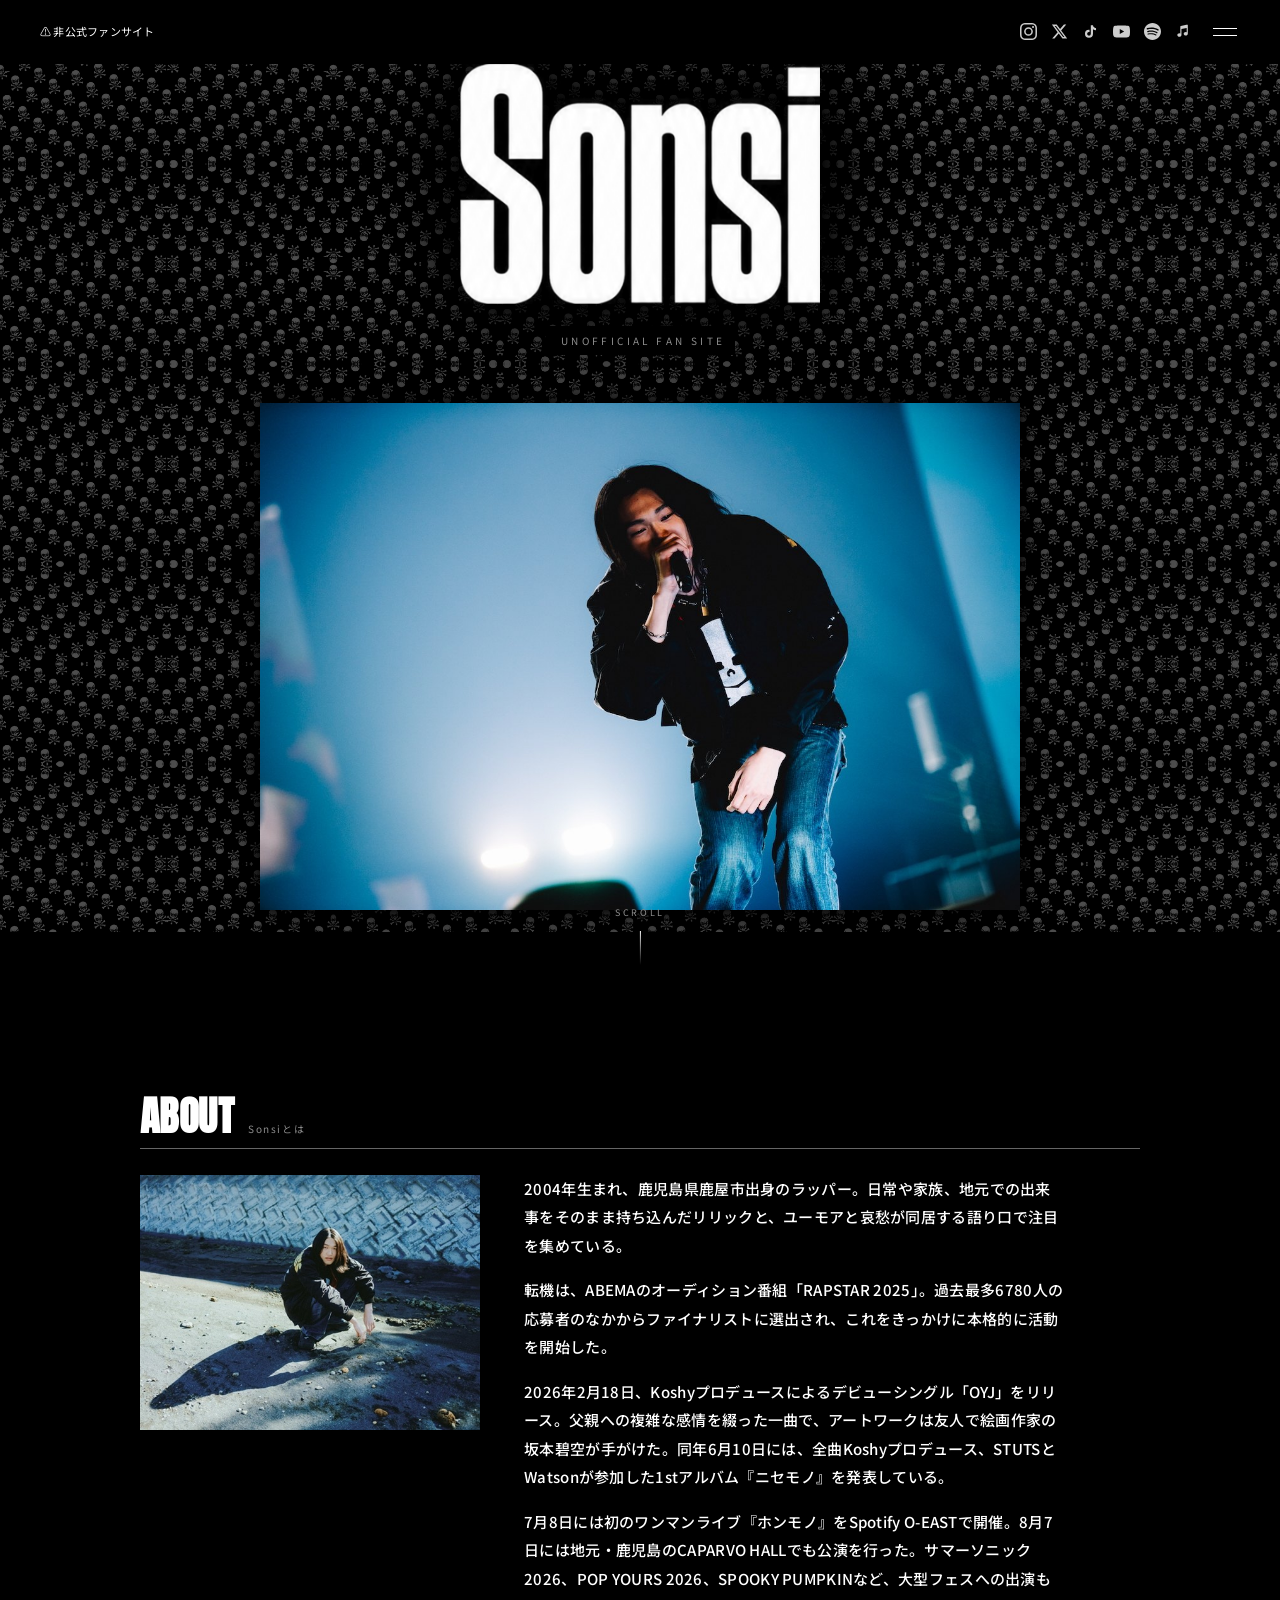
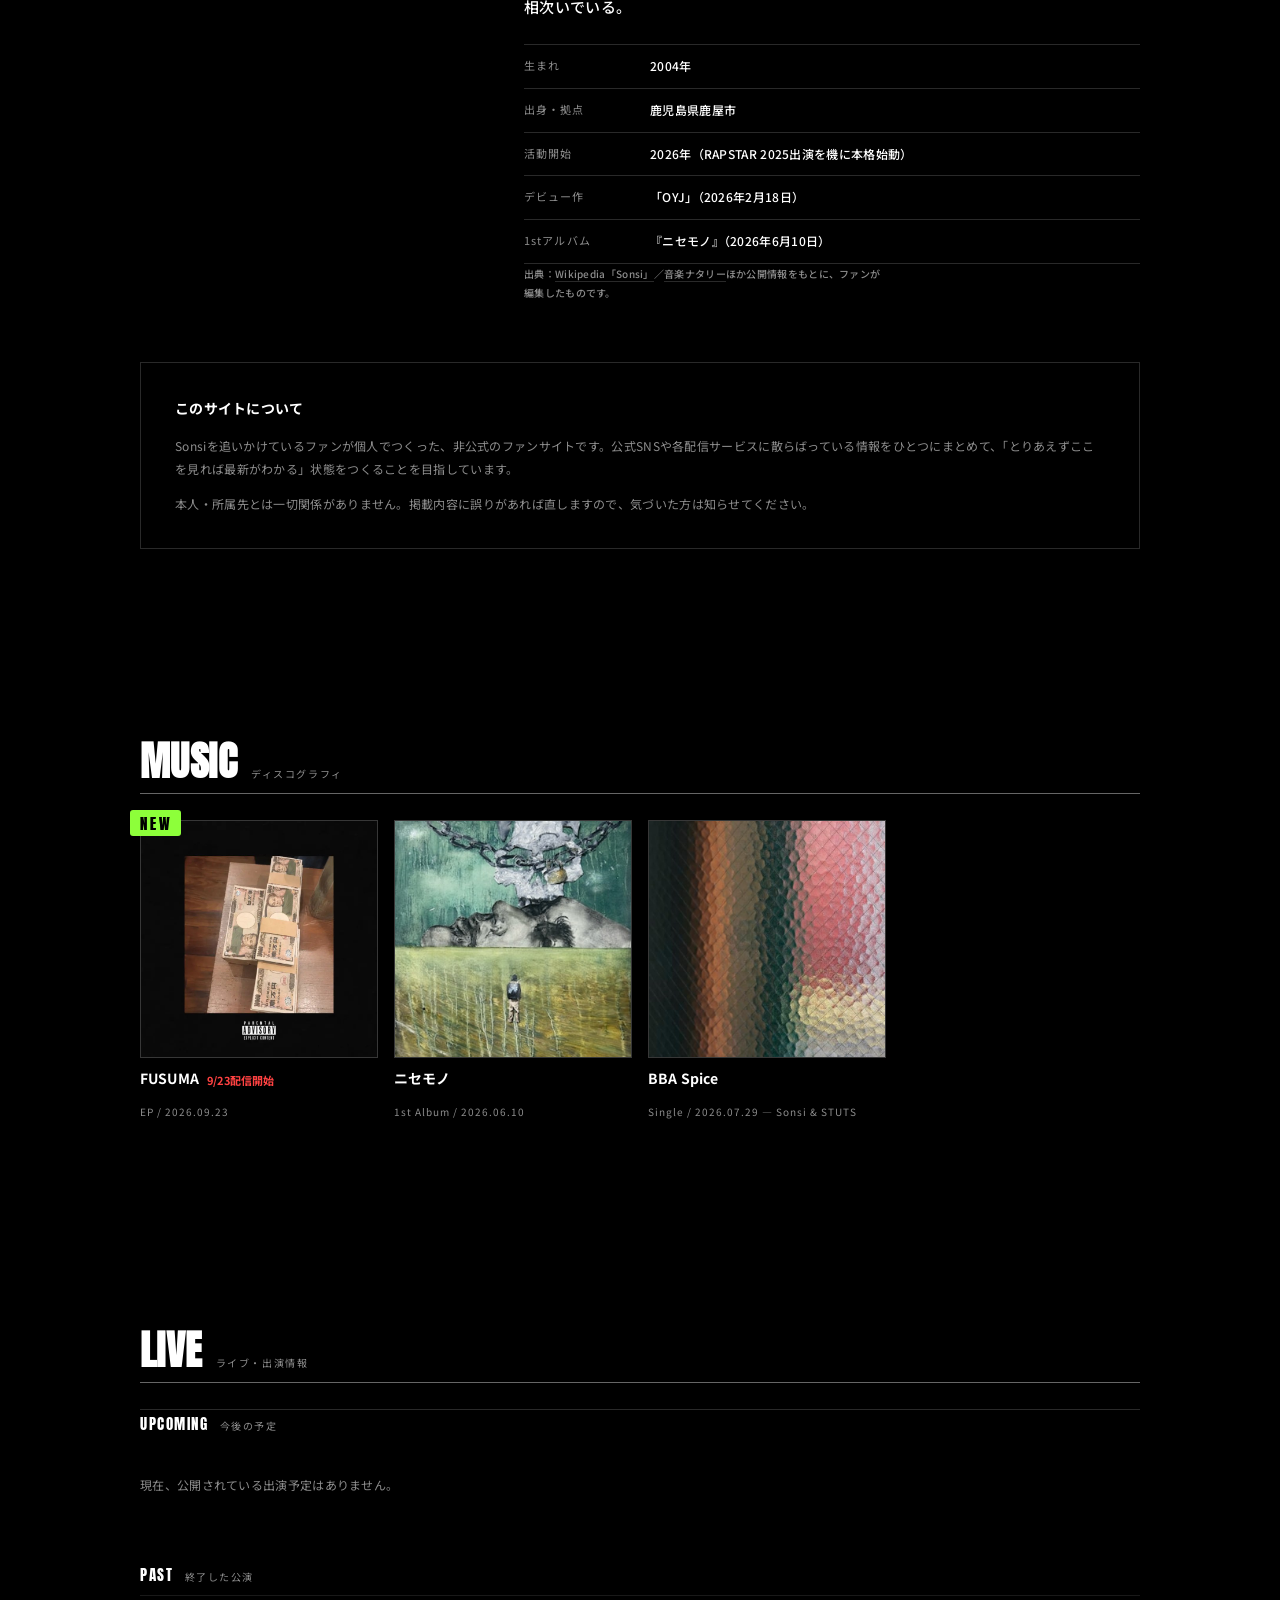
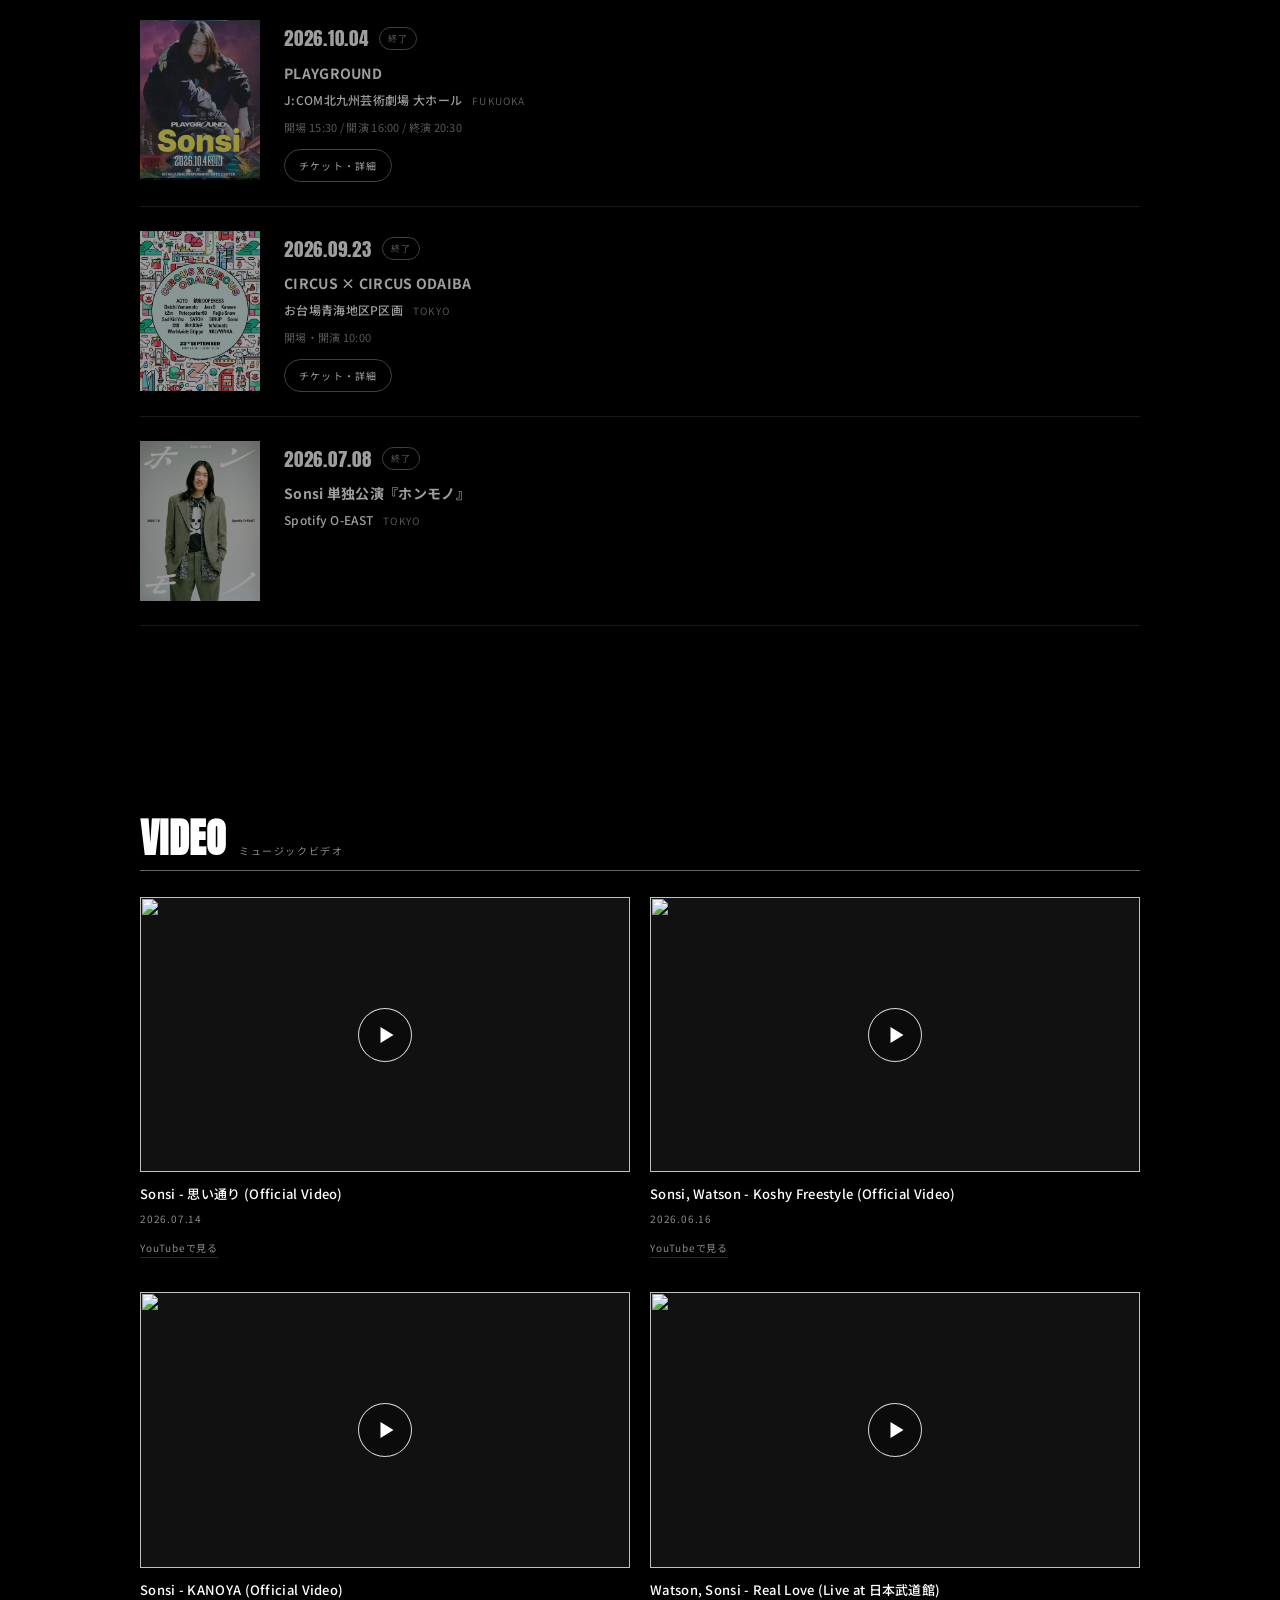
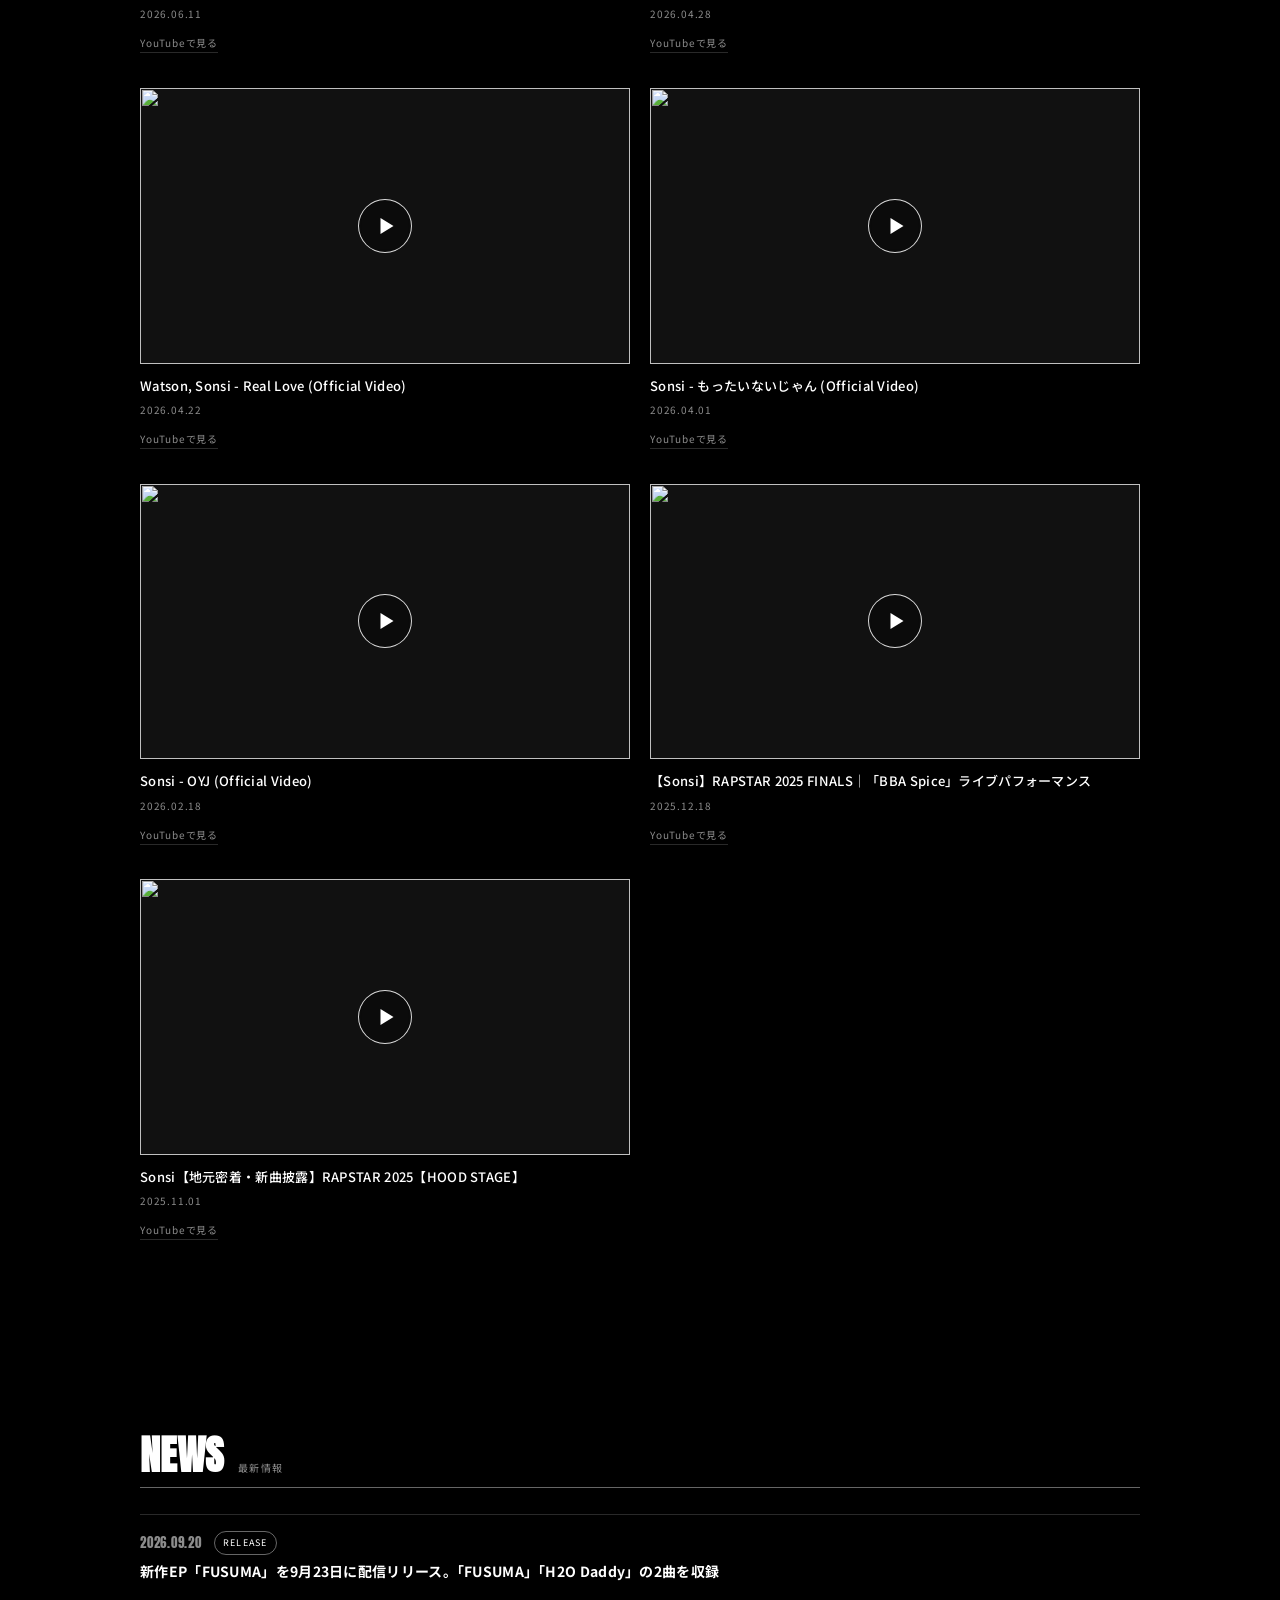
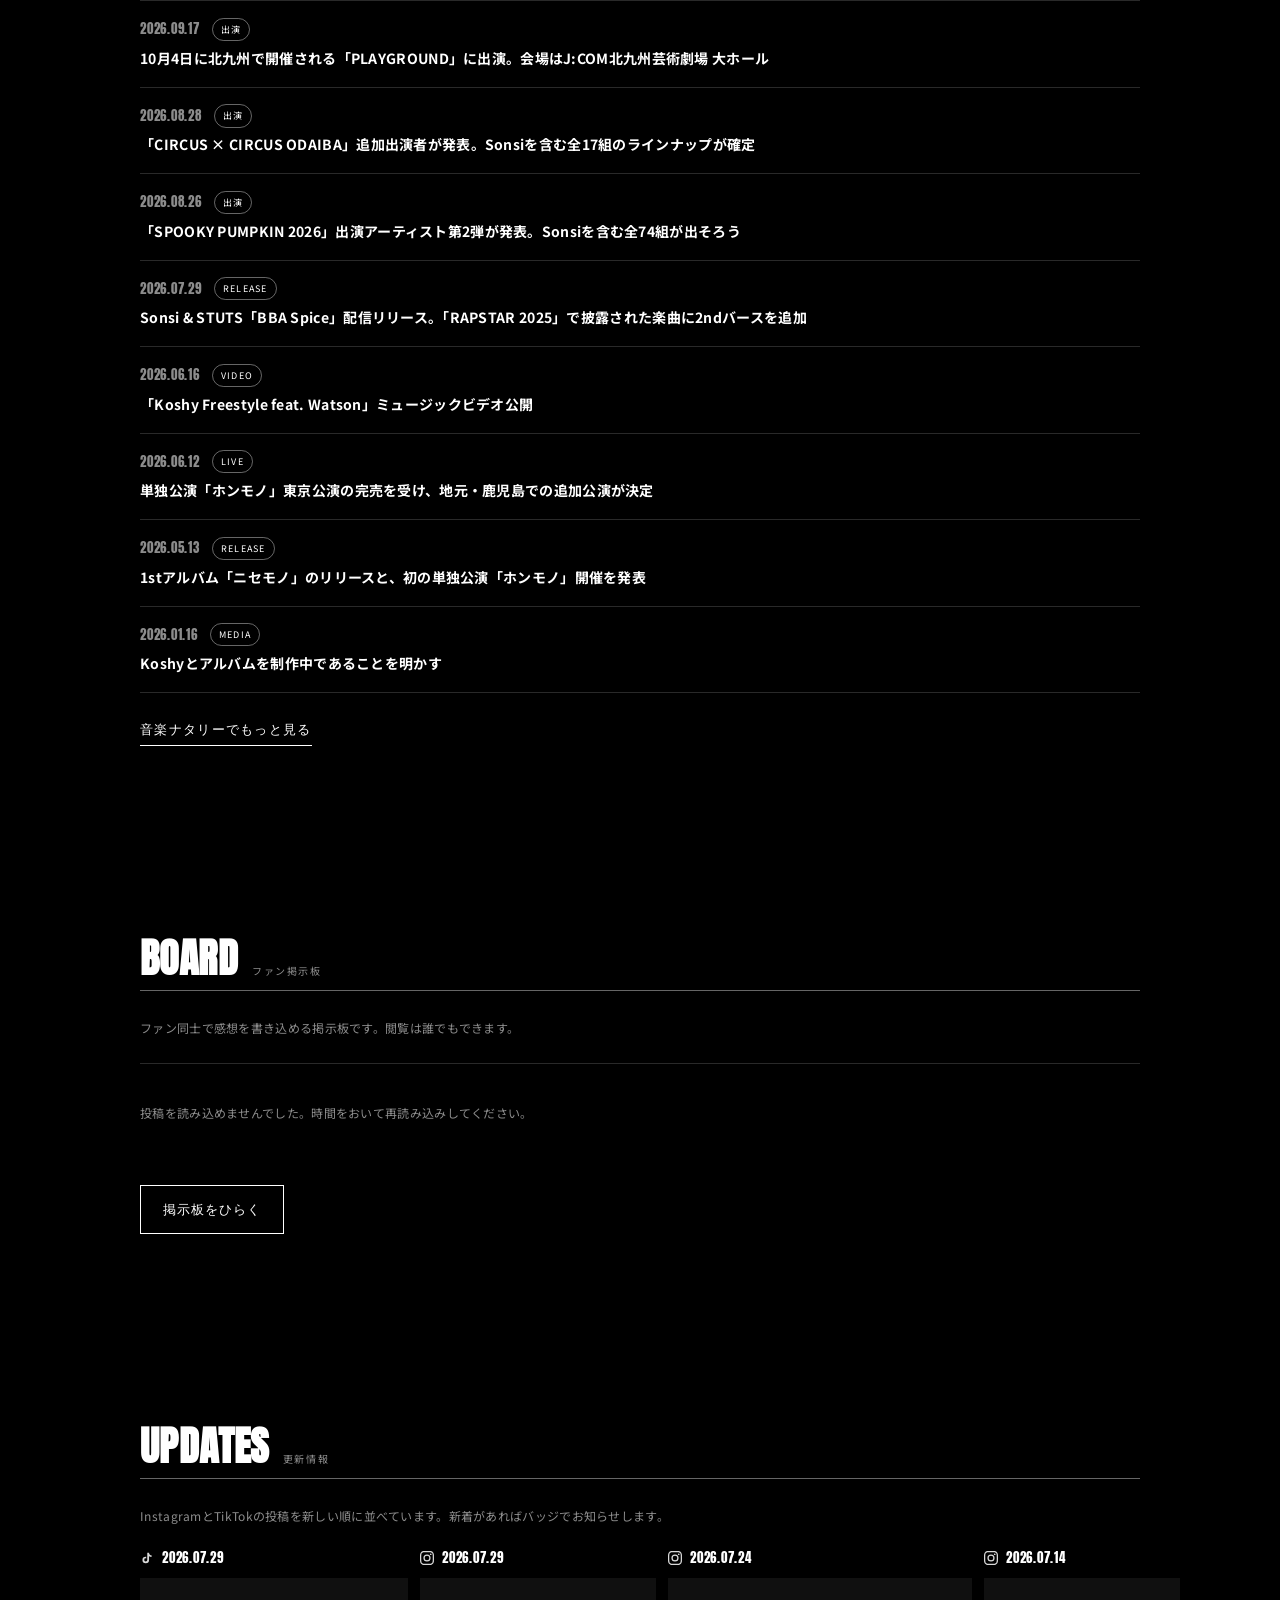
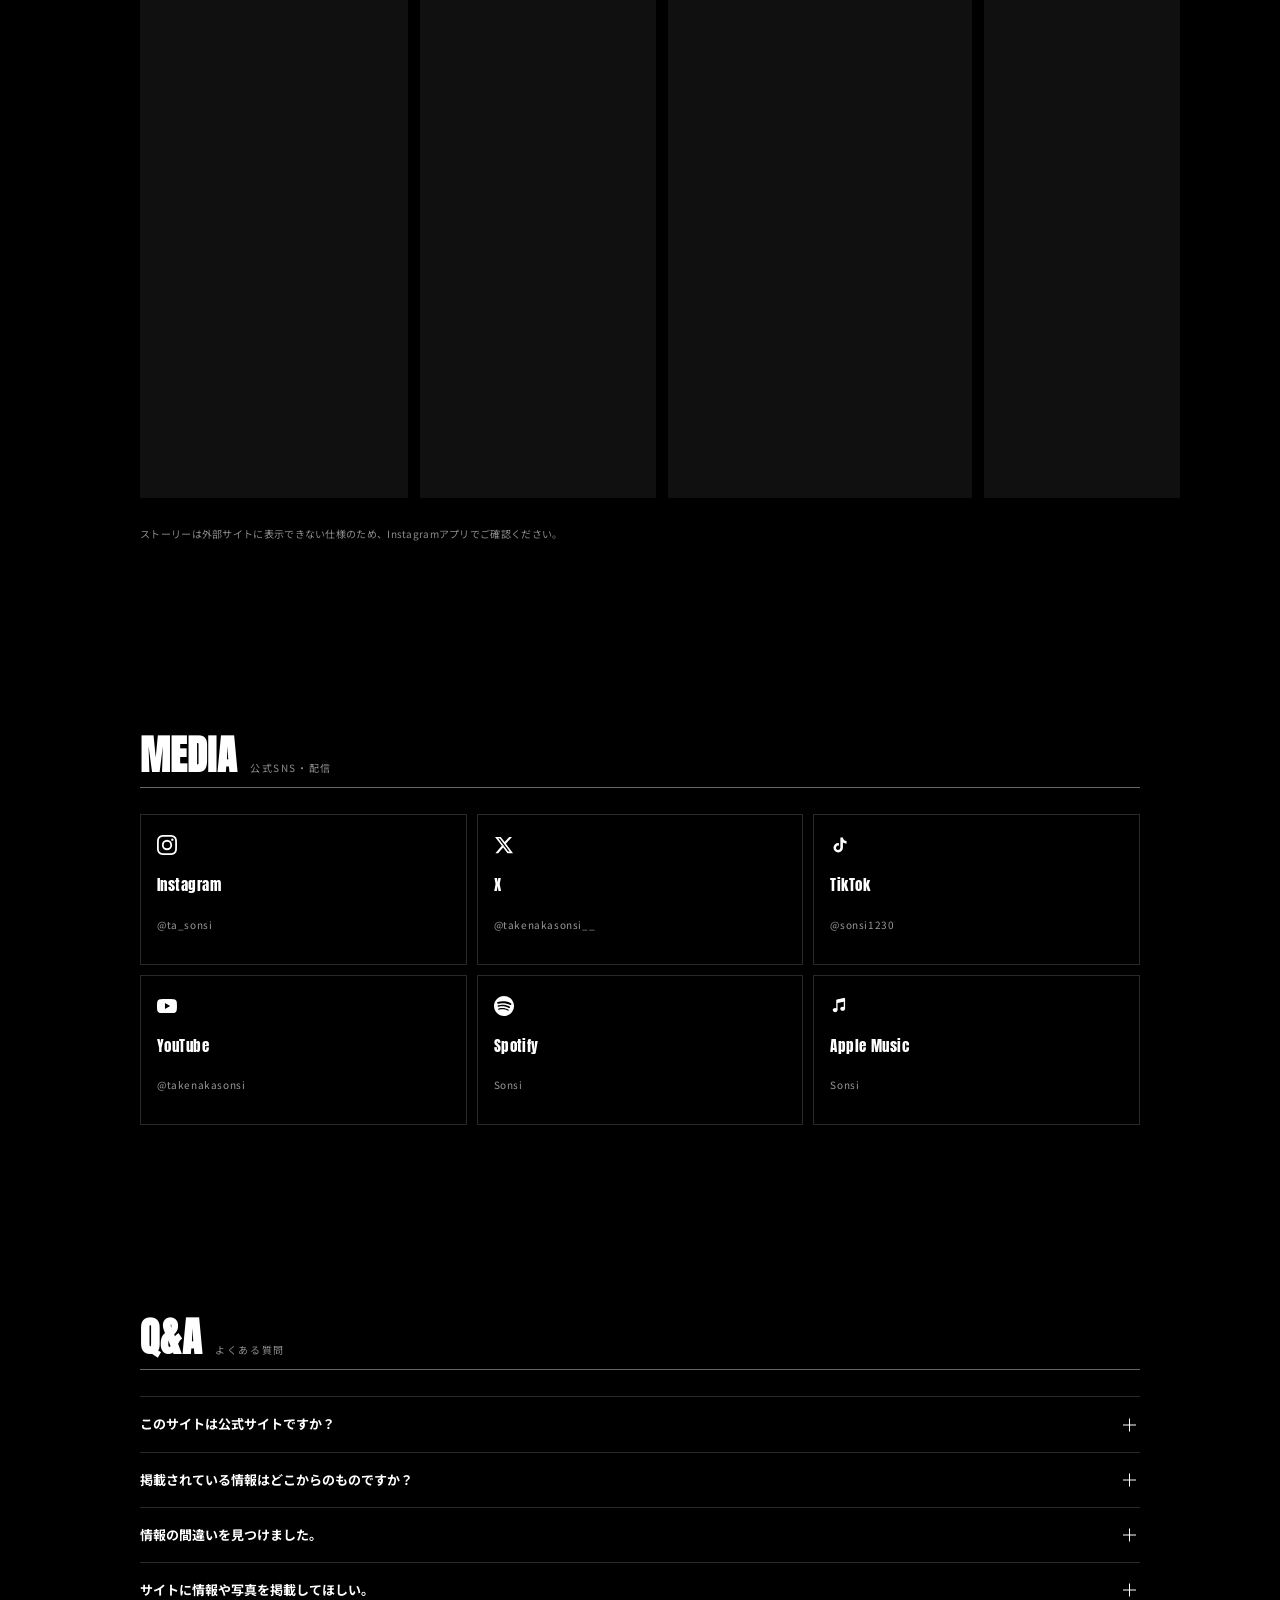
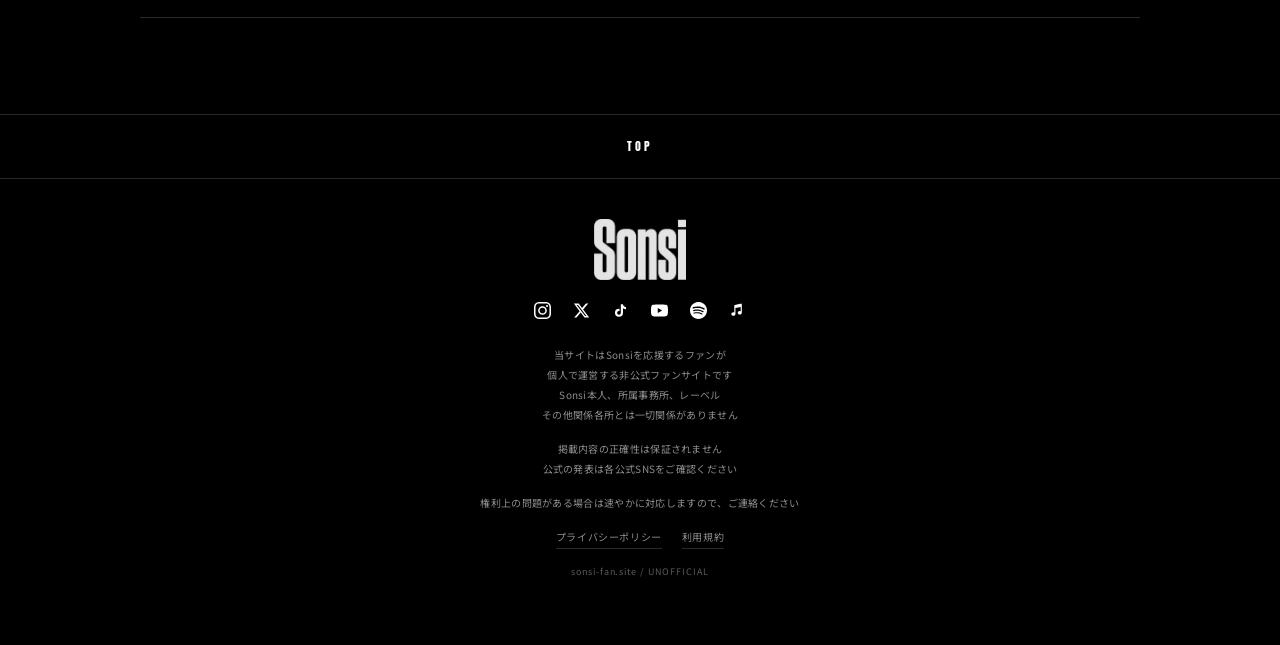
==== commit 2089f662: "Add files via upload" ====
--- a/index.html
+++ b/index.html
@@ -38,7 +38,7 @@
     <feOffset dx="0.5" dy="1.4" in="SourceAlpha" result="shifted"/>
     <feGaussianBlur in="shifted" stdDeviation="0.55" result="blur"/>
     <feComposite in="SourceAlpha" in2="blur" operator="out" result="edge"/>
-    <feFlood flood-color="#0d2a00" flood-opacity="0.9"/>
+    <feFlood flood-color="#000" flood-opacity="0.85"/>
     <feComposite in2="edge" operator="in" result="shadow"/>
     <feMerge>
       <feMergeNode in="SourceGraphic"/>
--- a/style.css
+++ b/style.css
@@ -898,14 +898,22 @@
 
 .disc__badge{
   position:absolute;top:-11px;left:-11px;z-index:3;
-  font-family:var(--f-disp);font-size:13px;letter-spacing:.2em;line-height:1;
-  color:#fff;background:#8dff3a;
+  font-family:var(--f-disp);font-size:15px;letter-spacing:.2em;line-height:1;
+  color:#000;background:#8dff3a;
   /* 字間の分だけ右の余白を詰めて、文字を中央に見せる */
   padding:6px 8px 5px 10px;border-radius:3px;
   animation:badgeBlink 1.6s ease-in-out infinite;
 }
 /* 文字の内側に影を落とし、刻まれたように見せる（SVGフィルター #badgeInset） */
-.disc__badge-txt{display:block;filter:url(#badgeInset)}
+.disc__badge-txt{
+  display:block;filter:url(#badgeInset);
+  /* バッジの点滅と同じ周期で、明るいときはグレー寄り・暗いときは真っ黒 */
+  animation:badgeTxt 1.6s ease-in-out infinite;
+}
+@keyframes badgeTxt{
+  0%,100%{color:#555}
+  50%    {color:#000}
+}
 
 @keyframes badgeBlink{
   0%,100%{
@@ -935,6 +943,7 @@
 /* 動きを減らす設定の端末では点滅させない */
 @media (prefers-reduced-motion:reduce){
   .disc__badge{animation:none;box-shadow:0 0 6px rgba(141,255,58,.6)}
+  .disc__badge-txt{animation:none;color:#222}
 }
 
 /* リリース情報の埋め込みプレイヤー */
